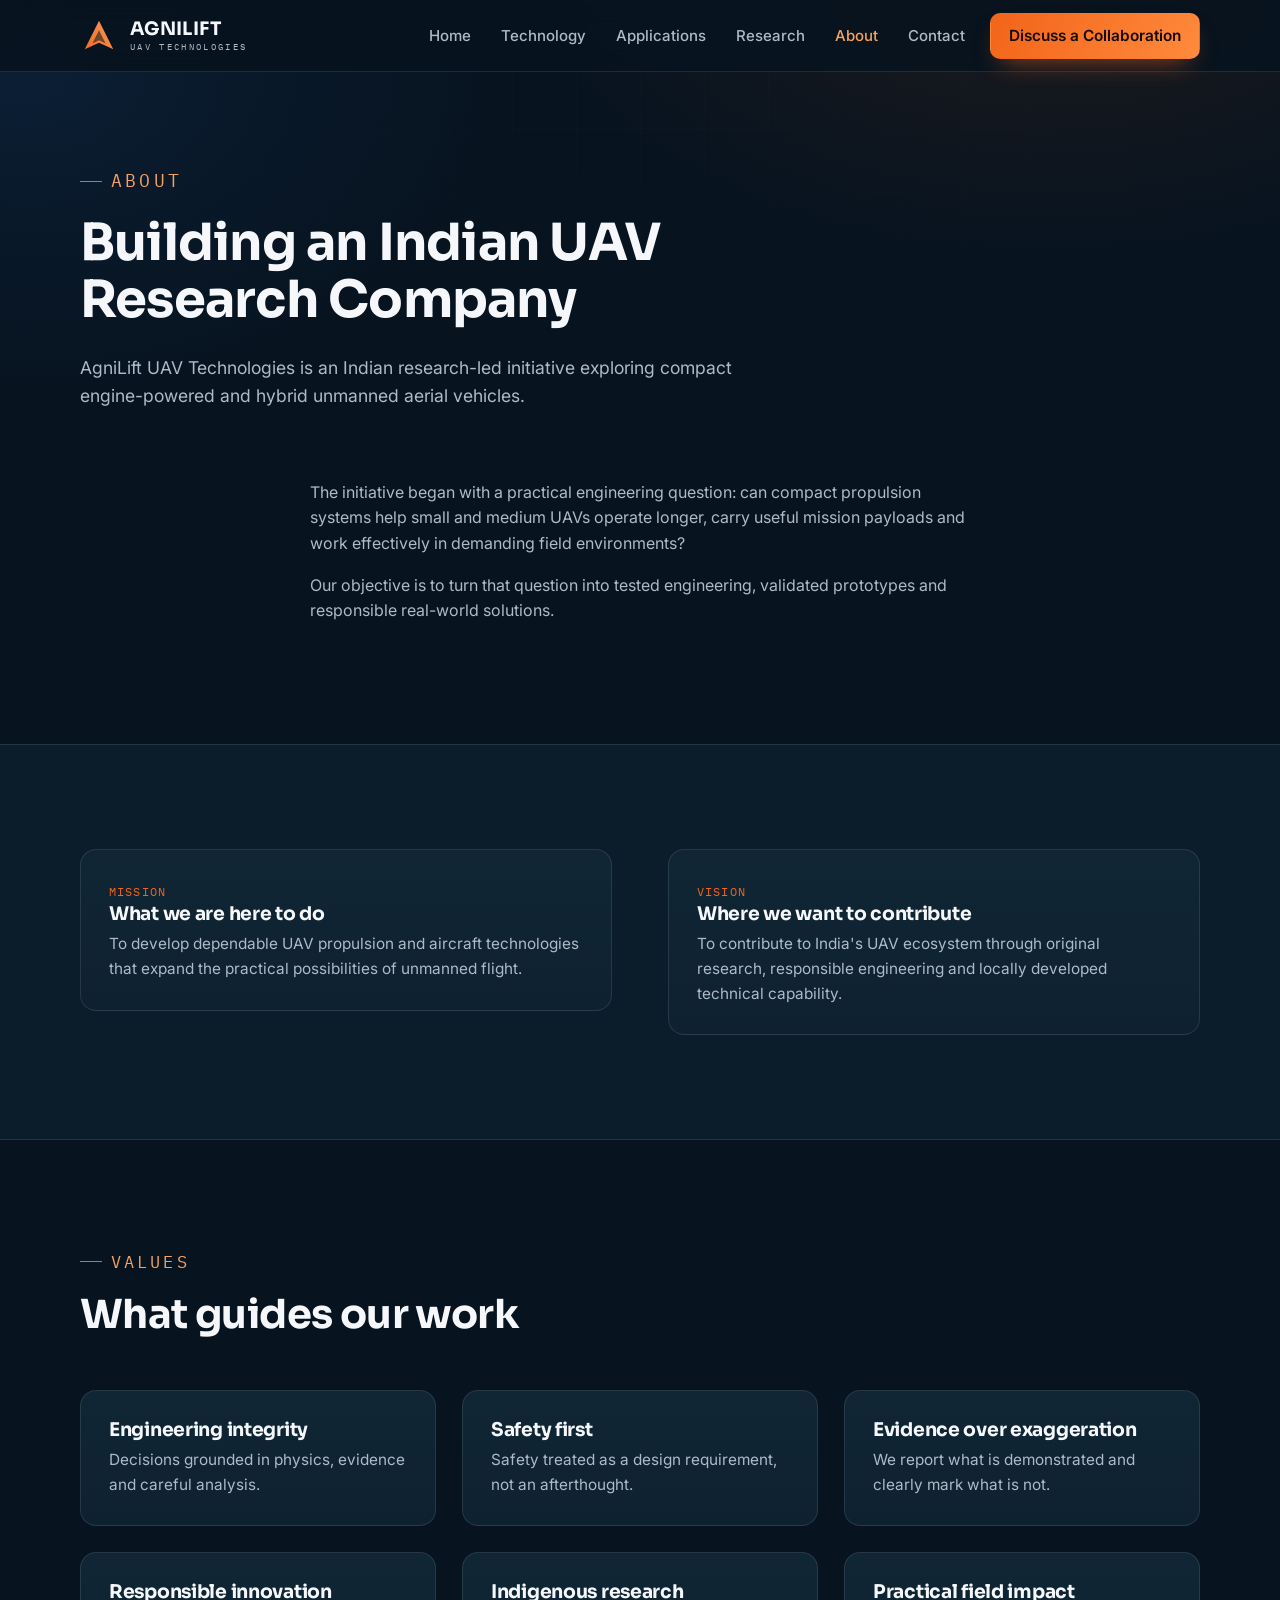
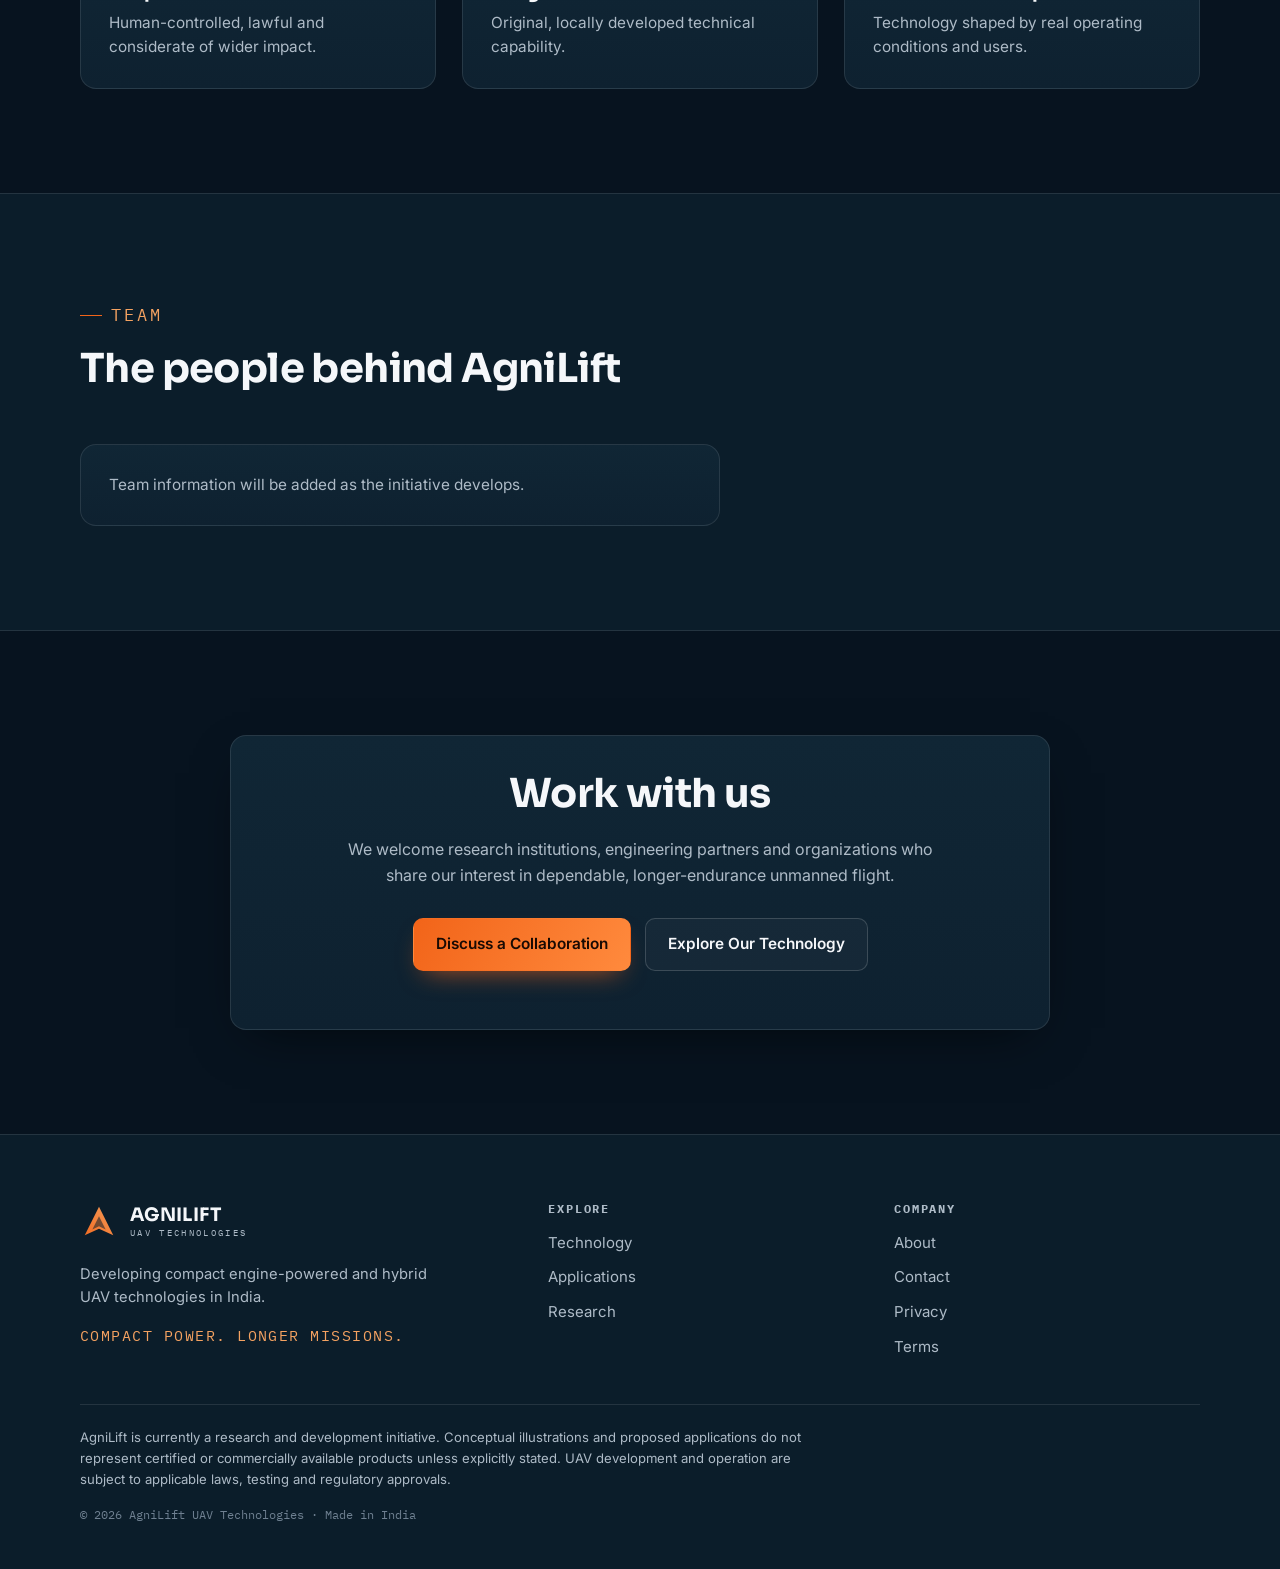
==== about.html @ cc24b802 "Rebrand to AgniLift UAV Technologies — public company website Redesign the site from an internal fou" ====
<!DOCTYPE html>
<html lang="en">
<head>
<meta charset="UTF-8">
<meta name="viewport" content="width=device-width, initial-scale=1.0">
<title>About | AgniLift UAV Technologies</title>
<meta name="description" content="AgniLift UAV Technologies is an Indian research-led initiative exploring compact engine-powered and hybrid unmanned aerial vehicles — our mission, vision and values.">
<meta name="theme-color" content="#07131F">
<meta property="og:type" content="website">
<meta property="og:title" content="About | AgniLift UAV Technologies">
<meta property="og:description" content="Building an Indian UAV research company around compact engine-powered and hybrid propulsion.">
<meta property="og:site_name" content="AgniLift UAV Technologies">
<link rel="preconnect" href="https://fonts.googleapis.com">
<link rel="preconnect" href="https://fonts.gstatic.com" crossorigin>
<link href="https://fonts.googleapis.com/css2?family=Sora:wght@500;600;700&family=Inter:wght@400;500;600&family=IBM+Plex+Mono:wght@400;500&display=swap" rel="stylesheet">
<link rel="stylesheet" href="assets/style.css">
</head>
<body>
<a class="skip-link" href="#main">Skip to content</a>

<header class="site-header">
  <div class="container header-inner">
    <a class="logo" href="index.html" aria-label="AgniLift UAV Technologies — home">
      <svg class="logo-mark" viewBox="0 0 40 40" role="img" aria-label="AgniLift">
        <defs><linearGradient id="agl1" x1="0" y1="40" x2="40" y2="0" gradientUnits="userSpaceOnUse">
          <stop offset="0" stop-color="#F26419"/><stop offset="1" stop-color="#F4A261"/></linearGradient></defs>
        <path d="M20 4 L35 34 L20 27 L5 34 Z" fill="url(#agl1)"/>
        <path d="M20 14 L27 28 L20 24.5 L13 28 Z" fill="#07131F" opacity=".55"/>
      </svg>
      <span class="logo-text"><span class="logo-name">AGNILIFT</span><span class="logo-desc">UAV TECHNOLOGIES</span></span>
    </a>
    <nav class="main-nav" aria-label="Primary">
      <button class="nav-toggle" type="button" aria-label="Open menu" aria-expanded="false" aria-controls="nav-menu">
        <span class="nav-toggle-bars" aria-hidden="true"><span></span><span></span><span></span></span>
      </button>
      <ul class="nav-menu" id="nav-menu">
        <li><a href="index.html">Home</a></li>
        <li><a href="technology.html">Technology</a></li>
        <li><a href="applications.html">Applications</a></li>
        <li><a href="research.html">Research</a></li>
        <li><a href="about.html" class="active" aria-current="page">About</a></li>
        <li><a href="contact.html">Contact</a></li>
        <li class="nav-cta-item"><a class="btn btn-primary" href="contact.html">Discuss a Collaboration</a></li>
      </ul>
    </nav>
  </div>
</header>
<div class="nav-backdrop"></div>

<main id="main">

  <section class="page-hero">
    <div class="container">
      <p class="eyebrow">About</p>
      <h1>Building an Indian UAV Research Company</h1>
      <p>AgniLift UAV Technologies is an Indian research-led initiative exploring compact engine-powered and hybrid unmanned aerial vehicles.</p>
    </div>
  </section>

  <section class="section" style="padding-top:8px">
    <div class="container prose" style="max-width:74ch">
      <p>The initiative began with a practical engineering question: can compact propulsion systems help small and medium UAVs operate longer, carry useful mission payloads and work effectively in demanding field environments?</p>
      <p>Our objective is to turn that question into tested engineering, validated prototypes and responsible real-world solutions.</p>
    </div>
  </section>

  <section class="section alt">
    <div class="container split">
      <div class="card flame">
        <span class="card-index">MISSION</span>
        <h3>What we are here to do</h3>
        <p>To develop dependable UAV propulsion and aircraft technologies that expand the practical possibilities of unmanned flight.</p>
      </div>
      <div class="card">
        <span class="card-index">VISION</span>
        <h3>Where we want to contribute</h3>
        <p>To contribute to India's UAV ecosystem through original research, responsible engineering and locally developed technical capability.</p>
      </div>
    </div>
  </section>

  <section class="section">
    <div class="container">
      <div class="section-head">
        <p class="eyebrow">Values</p>
        <h2>What guides our work</h2>
      </div>
      <div class="grid grid-3">
        <div class="card"><h3>Engineering integrity</h3><p>Decisions grounded in physics, evidence and careful analysis.</p></div>
        <div class="card"><h3>Safety first</h3><p>Safety treated as a design requirement, not an afterthought.</p></div>
        <div class="card"><h3>Evidence over exaggeration</h3><p>We report what is demonstrated and clearly mark what is not.</p></div>
        <div class="card"><h3>Responsible innovation</h3><p>Human-controlled, lawful and considerate of wider impact.</p></div>
        <div class="card"><h3>Indigenous research</h3><p>Original, locally developed technical capability.</p></div>
        <div class="card"><h3>Practical field impact</h3><p>Technology shaped by real operating conditions and users.</p></div>
      </div>
    </div>
  </section>

  <section class="section alt">
    <div class="container">
      <div class="section-head">
        <p class="eyebrow">Team</p>
        <h2>The people behind AgniLift</h2>
      </div>
      <div class="card" style="max-width:640px">
        <p style="margin:0">Team information will be added as the initiative develops.</p>
      </div>
    </div>
  </section>

  <section class="section">
    <div class="container">
      <div class="form-card" style="text-align:center; max-width:820px; margin:0 auto">
        <h2>Work with us</h2>
        <p style="margin:0 auto 24px; max-width:60ch">We welcome research institutions, engineering partners and organizations who share our interest in dependable, longer-endurance unmanned flight.</p>
        <div class="hero-cta" style="justify-content:center">
          <a class="btn btn-primary" href="contact.html">Discuss a Collaboration</a>
          <a class="btn btn-ghost" href="technology.html">Explore Our Technology</a>
        </div>
      </div>
    </div>
  </section>

</main>

<footer class="site-footer">
  <div class="container">
    <div class="footer-top">
      <div class="footer-brand">
        <a class="logo" href="index.html" aria-label="AgniLift UAV Technologies — home">
          <svg class="logo-mark" viewBox="0 0 40 40" role="img" aria-label="AgniLift">
            <defs><linearGradient id="agl2" x1="0" y1="40" x2="40" y2="0" gradientUnits="userSpaceOnUse">
              <stop offset="0" stop-color="#F26419"/><stop offset="1" stop-color="#F4A261"/></linearGradient></defs>
            <path d="M20 4 L35 34 L20 27 L5 34 Z" fill="url(#agl2)"/>
            <path d="M20 14 L27 28 L20 24.5 L13 28 Z" fill="#0B1D2A" opacity=".55"/>
          </svg>
          <span class="logo-text"><span class="logo-name">AGNILIFT</span><span class="logo-desc">UAV TECHNOLOGIES</span></span>
        </a>
        <p>Developing compact engine-powered and hybrid UAV technologies in India.</p>
        <p class="footer-tag">Compact Power. Longer Missions.</p>
      </div>
      <div class="footer-col">
        <h4>Explore</h4>
        <ul><li><a href="technology.html">Technology</a></li><li><a href="applications.html">Applications</a></li><li><a href="research.html">Research</a></li></ul>
      </div>
      <div class="footer-col">
        <h4>Company</h4>
        <ul><li><a href="about.html">About</a></li><li><a href="contact.html">Contact</a></li><li><a href="privacy.html">Privacy</a></li><li><a href="terms.html">Terms</a></li></ul>
      </div>
    </div>
    <div class="footer-bottom">
      <p class="footer-disclaimer">AgniLift is currently a research and development initiative. Conceptual illustrations and proposed applications do not represent certified or commercially available products unless explicitly stated. UAV development and operation are subject to applicable laws, testing and regulatory approvals.</p>
      <p class="footer-copy">© <span id="year">2026</span> AgniLift UAV Technologies · Made in India</p>
    </div>
  </div>
</footer>

<script src="assets/app.js" defer></script>
</body>
</html>
---- assets/style.css ----
/* ==========================================================================
   AgniLift UAV Technologies — shared stylesheet
   Premium dark aerospace theme. One file, reusable components.
   ========================================================================== */

:root {
  /* Colour system */
  --bg:            #07131F;   /* deep navy */
  --bg-section:    #0B1D2A;   /* dark section */
  --card:          #102635;   /* elevated card */
  --card-2:        #0e2130;
  --flame:         #F26419;   /* primary flame orange (controlled highlight) */
  --amber:         #F4A261;   /* warm amber highlight */
  --blue:          #2F80ED;   /* aerospace blue */
  --blue-soft:     #5a9bf0;
  --text:          #F5F7FA;   /* main text */
  --text-dim:      #AEBBC7;   /* secondary text */
  --border:        rgba(255,255,255,0.10);
  --border-2:      rgba(255,255,255,0.16);

  /* Type */
  --font-head: "Sora", "Space Grotesk", system-ui, -apple-system, "Segoe UI", sans-serif;
  --font-body: "Inter", system-ui, -apple-system, "Segoe UI", Roboto, sans-serif;
  --font-mono: "IBM Plex Mono", ui-monospace, "SF Mono", Menlo, monospace;

  /* Scale */
  --maxw: 1200px;
  --radius: 16px;
  --radius-sm: 10px;
  --gap: clamp(16px, 2.5vw, 26px);
  --shadow: 0 18px 50px -20px rgba(0,0,0,.65);
  --shadow-soft: 0 10px 30px -18px rgba(0,0,0,.7);
  --pad-x: clamp(18px, 5vw, 40px);
  --ring: 0 0 0 3px rgba(47,128,237,.55);
}

* { box-sizing: border-box; }

html { scroll-behavior: smooth; scroll-padding-top: 88px; -webkit-text-size-adjust: 100%; overflow-x: clip; }

body {
  margin: 0;
  font-family: var(--font-body);
  background: var(--bg);
  color: var(--text);
  line-height: 1.6;
  font-size: 16px;
  -webkit-font-smoothing: antialiased;
  text-rendering: optimizeLegibility;
  overflow-x: hidden;
}

/* Ambient background: subtle grid + radial glows */
body::before {
  content: "";
  position: fixed; inset: 0; z-index: -2;
  background:
    radial-gradient(900px 520px at 82% -6%, rgba(242,100,25,.10), transparent 60%),
    radial-gradient(820px 560px at 2% 8%, rgba(47,128,237,.10), transparent 58%),
    var(--bg);
}
body::after {
  content: "";
  position: fixed; inset: 0; z-index: -1; opacity: .5;
  background-image:
    linear-gradient(rgba(255,255,255,.028) 1px, transparent 1px),
    linear-gradient(90deg, rgba(255,255,255,.028) 1px, transparent 1px);
  background-size: 64px 64px;
  -webkit-mask-image: radial-gradient(circle at 50% 0%, #000 0%, transparent 78%);
          mask-image: radial-gradient(circle at 50% 0%, #000 0%, transparent 78%);
}

img, svg { max-width: 100%; }
a { color: var(--amber); text-decoration: none; }
a:hover { text-decoration: underline; }

h1, h2, h3, h4 { font-family: var(--font-head); font-weight: 700; line-height: 1.12; letter-spacing: -.015em; color: var(--text); margin: 0 0 .5em; }
h2 { font-size: clamp(1.7rem, 3.6vw, 2.5rem); }
h3 { font-size: 1.25rem; }
p { margin: 0 0 1em; color: var(--text-dim); max-width: 68ch; }
strong { color: var(--text); font-weight: 600; }

/* ---------- Layout helpers ---------- */
.container { max-width: var(--maxw); margin: 0 auto; padding: 0 var(--pad-x); }
.section { padding: clamp(56px, 9vw, 104px) 0; }
.section.alt { background: var(--bg-section); border-top: 1px solid var(--border); border-bottom: 1px solid var(--border); }
.section-head { max-width: 760px; margin-bottom: clamp(28px, 5vw, 52px); }
.section-head.center { margin-left: auto; margin-right: auto; text-align: center; }
.section-head p { font-size: 1.08rem; }

.eyebrow {
  display: inline-flex; align-items: center; gap: 9px;
  font-family: var(--font-mono); font-size: .72rem; letter-spacing: .18em;
  text-transform: uppercase; color: var(--amber);
  margin-bottom: 18px;
}
.eyebrow::before { content: ""; width: 22px; height: 1px; background: var(--flame); display: inline-block; }
.kicker { font-family: var(--font-mono); font-size: .74rem; letter-spacing: .16em; text-transform: uppercase; color: var(--blue-soft); }

/* ---------- Skip link ---------- */
.skip-link {
  position: absolute; left: 12px; top: -60px; z-index: 200;
  background: var(--flame); color: #10060a; font-weight: 600;
  padding: 10px 16px; border-radius: 8px; transition: top .18s ease;
}
.skip-link:focus { top: 12px; text-decoration: none; outline: none; box-shadow: var(--ring); }

/* ---------- Buttons ---------- */
.btn {
  display: inline-flex; align-items: center; justify-content: center; gap: 9px;
  font-family: var(--font-body); font-weight: 600; font-size: .96rem;
  padding: 13px 22px; border-radius: 10px; border: 1px solid transparent;
  cursor: pointer; min-height: 44px; transition: transform .16s ease, background .2s ease, border-color .2s ease, box-shadow .2s ease;
}
.btn:hover { text-decoration: none; }
.btn-primary { background: linear-gradient(120deg, var(--flame), #ff8a3d); color: #180a03; box-shadow: 0 12px 26px -12px rgba(242,100,25,.7); }
.btn-primary:hover { transform: translateY(-2px); }
.btn-ghost { background: rgba(255,255,255,.03); color: var(--text); border-color: var(--border-2); }
.btn-ghost:hover { border-color: var(--blue); background: rgba(47,128,237,.10); transform: translateY(-2px); }
.btn-block { width: 100%; }
.btn:focus-visible { outline: none; box-shadow: var(--ring); }
.arrow { transition: transform .18s ease; }
.btn:hover .arrow { transform: translateX(3px); }

/* ---------- Header / nav ---------- */
.site-header {
  position: sticky; top: 0; z-index: 100;
  background: transparent;
}
/* Frosted background on a pseudo-element so the header itself does NOT
   create a containing block that would trap the fixed mobile drawer. */
.site-header::before {
  content: ""; position: absolute; inset: 0; z-index: -1;
  background: rgba(7,19,31,.9);
  -webkit-backdrop-filter: blur(12px); backdrop-filter: blur(12px);
  border-bottom: 1px solid var(--border);
}
.header-inner { display: flex; align-items: center; gap: 20px; min-height: 72px; position: relative; }

.logo { display: inline-flex; align-items: center; gap: 12px; }
.logo:hover { text-decoration: none; }
.logo-mark { width: 38px; height: 38px; flex: none; display: block; }
.logo-text { display: flex; flex-direction: column; line-height: 1; }
.logo-name { font-family: var(--font-head); font-weight: 700; font-size: 1.16rem; letter-spacing: .02em; color: var(--text); }
.logo-desc { font-family: var(--font-mono); font-size: .56rem; letter-spacing: .26em; color: var(--text-dim); margin-top: 4px; }

.main-nav { margin-left: auto; display: flex; align-items: center; }
.nav-menu { list-style: none; display: flex; align-items: center; gap: 4px; margin: 0; padding: 0; }
.nav-menu > li { display: flex; }
.nav-menu a:not(.btn) {
  color: var(--text-dim); font-weight: 500; font-size: .94rem;
  padding: 9px 13px; border-radius: 8px; min-height: 40px; display: inline-flex; align-items: center;
}
.nav-menu a:not(.btn):hover { color: var(--text); background: rgba(255,255,255,.05); text-decoration: none; }
.nav-menu a.active { color: var(--amber); }
.nav-cta-item { margin-left: 8px; }
.nav-menu .btn-primary { padding: 10px 18px; }

.nav-toggle {
  display: none; width: 46px; height: 46px; border: 1px solid var(--border-2);
  background: rgba(255,255,255,.03); border-radius: 10px; cursor: pointer;
  align-items: center; justify-content: center; margin-left: auto;
}
.nav-toggle:focus-visible { outline: none; box-shadow: var(--ring); }
.nav-toggle-bars { position: relative; width: 20px; height: 14px; }
.nav-toggle-bars span { position: absolute; left: 0; width: 100%; height: 2px; background: var(--text); border-radius: 2px; transition: transform .25s ease, opacity .2s ease, top .25s ease; }
.nav-toggle-bars span:nth-child(1) { top: 0; }
.nav-toggle-bars span:nth-child(2) { top: 6px; }
.nav-toggle-bars span:nth-child(3) { top: 12px; }
.nav-toggle[aria-expanded="true"] .nav-toggle-bars span:nth-child(1) { top: 6px; transform: rotate(45deg); }
.nav-toggle[aria-expanded="true"] .nav-toggle-bars span:nth-child(2) { opacity: 0; }
.nav-toggle[aria-expanded="true"] .nav-toggle-bars span:nth-child(3) { top: 6px; transform: rotate(-45deg); }

.nav-backdrop { display: none; }

@media (max-width: 900px) {
  .nav-toggle { display: inline-flex; }
  .main-nav { margin-left: 0; }
  .nav-menu {
    position: fixed; inset: 0 0 0 auto; width: min(320px, 84vw);
    flex-direction: column; align-items: stretch; gap: 6px;
    background: var(--bg-section); border-left: 1px solid var(--border);
    padding: 88px 22px 32px; transform: translateX(100%);
    transition: transform .28s cubic-bezier(.4,0,.2,1); overflow-y: auto;
    box-shadow: -20px 0 60px -20px rgba(0,0,0,.8);
  }
  .nav-menu.open { transform: translateX(0); }
  .nav-menu a:not(.btn) { padding: 14px 14px; font-size: 1rem; border-radius: 10px; }
  .nav-cta-item { margin: 10px 0 0; }
  .nav-menu .btn-primary { width: 100%; }
  .nav-backdrop.show { display: block; position: fixed; inset: 0; background: rgba(3,9,15,.6); z-index: 90; backdrop-filter: blur(2px); }
  body.nav-locked { overflow: hidden; }
}

/* ---------- Hero ---------- */
.hero { position: relative; padding: clamp(48px, 8vw, 92px) 0 clamp(40px, 6vw, 72px); }
.hero-grid { display: grid; grid-template-columns: 1.05fr .95fr; gap: clamp(28px, 5vw, 60px); align-items: center; }
.hero h1 { font-size: clamp(2.4rem, 6.2vw, 4.1rem); letter-spacing: -.03em; margin-bottom: 22px; }
.hero h1 .line2 { color: var(--flame); display: block; }
.hero-lead { font-size: clamp(1.05rem, 1.7vw, 1.22rem); color: var(--text-dim); max-width: 54ch; }
.hero-cta { display: flex; flex-wrap: wrap; gap: 14px; margin: 30px 0 22px; }
.hero-status { display: inline-flex; align-items: center; gap: 10px; font-family: var(--font-mono); font-size: .78rem; color: var(--text-dim); letter-spacing: .04em; }
.status-dot { width: 9px; height: 9px; border-radius: 50%; background: var(--blue); box-shadow: 0 0 0 4px rgba(47,128,237,.2); position: relative; }
.status-dot::after { content: ""; position: absolute; inset: 0; border-radius: 50%; background: var(--blue); animation: pulse 2.6s ease-out infinite; }
@keyframes pulse { 0% { transform: scale(1); opacity: .8; } 70%,100% { transform: scale(2.6); opacity: 0; } }

/* Hero visual (conceptual UAV) */
.hero-visual { position: relative; }
.hero-visual figure { margin: 0; }
.hero-visual .visual-frame {
  position: relative; border: 1px solid var(--border); border-radius: var(--radius);
  background: linear-gradient(180deg, rgba(16,38,53,.7), rgba(11,29,42,.5));
  padding: 18px; box-shadow: var(--shadow);
}
.hero-visual figcaption {
  font-family: var(--font-mono); font-size: .68rem; letter-spacing: .14em; text-transform: uppercase;
  color: var(--text-dim); margin-top: 12px; text-align: center;
}
.orbit { transform-origin: center; animation: spin 60s linear infinite; }
.orbit.rev { animation-duration: 90s; animation-direction: reverse; }
@keyframes spin { to { transform: rotate(360deg); } }
.airflow { stroke-dasharray: 4 8; animation: dash 3.5s linear infinite; }
@keyframes dash { to { stroke-dashoffset: -24; } }

@media (max-width: 860px) {
  .hero-grid { grid-template-columns: 1fr; }
  .hero-visual { order: -1; max-width: 460px; }
}

/* ---------- Trust strip ---------- */
.trust-strip { border-top: 1px solid var(--border); border-bottom: 1px solid var(--border); background: rgba(11,29,42,.5); }
.trust-grid { display: grid; grid-template-columns: repeat(4, 1fr); }
.trust-item { display: flex; align-items: center; gap: 12px; padding: 22px var(--pad-x); }
.trust-item + .trust-item { border-left: 1px solid var(--border); }
.trust-item svg { width: 26px; height: 26px; color: var(--blue-soft); flex: none; }
.trust-item span { font-size: .92rem; font-weight: 500; color: var(--text); }
@media (max-width: 760px) {
  .trust-grid { grid-template-columns: 1fr 1fr; }
  .trust-item:nth-child(odd) { border-left: none; }
  .trust-item:nth-child(n+3) { border-top: 1px solid var(--border); }
}
@media (max-width: 420px) { .trust-grid { grid-template-columns: 1fr; } .trust-item + .trust-item { border-left: none; border-top: 1px solid var(--border); } }

/* ---------- Cards & grids ---------- */
.grid { display: grid; gap: var(--gap); }
.grid-2 { grid-template-columns: repeat(2, 1fr); }
.grid-3 { grid-template-columns: repeat(3, 1fr); }
.grid-4 { grid-template-columns: repeat(4, 1fr); }
@media (max-width: 900px) { .grid-3, .grid-4 { grid-template-columns: repeat(2, 1fr); } }
@media (max-width: 620px) { .grid-2, .grid-3, .grid-4 { grid-template-columns: 1fr; } }

.card {
  background: linear-gradient(180deg, var(--card), var(--card-2));
  border: 1px solid var(--border); border-radius: var(--radius);
  padding: clamp(20px, 3vw, 28px); position: relative; overflow: hidden;
  transition: transform .2s ease, border-color .2s ease, box-shadow .2s ease;
}
.card:hover { transform: translateY(-3px); border-color: var(--border-2); box-shadow: var(--shadow-soft); }
.card .card-icon {
  width: 46px; height: 46px; border-radius: 12px; display: grid; place-items: center;
  background: rgba(47,128,237,.12); border: 1px solid rgba(47,128,237,.25); margin-bottom: 16px;
}
.card .card-icon svg { width: 24px; height: 24px; color: var(--blue-soft); }
.card.flame .card-icon { background: rgba(242,100,25,.12); border-color: rgba(242,100,25,.3); }
.card.flame .card-icon svg { color: var(--amber); }
.card h3 { font-size: 1.18rem; margin-bottom: 8px; }
.card p { font-size: .96rem; margin: 0; }
.card .card-index { font-family: var(--font-mono); font-size: .72rem; color: var(--flame); letter-spacing: .1em; }

/* ---------- Propulsion diagram (steps) ---------- */
.steps { display: grid; grid-template-columns: repeat(3, 1fr); gap: var(--gap); }
@media (max-width: 900px) { .steps { grid-template-columns: 1fr; } }
.step {
  background: linear-gradient(180deg, var(--card), var(--card-2));
  border: 1px solid var(--border); border-radius: var(--radius); padding: 26px; position: relative;
}
.step.primary { border-color: rgba(242,100,25,.4); box-shadow: 0 0 0 1px rgba(242,100,25,.15), var(--shadow-soft); }
.step-badge { position: absolute; top: 18px; right: 18px; font-family: var(--font-mono); font-size: .62rem; letter-spacing: .1em; text-transform: uppercase; color: #180a03; background: var(--amber); padding: 4px 9px; border-radius: 999px; }
.step-num { font-family: var(--font-mono); color: var(--blue-soft); font-size: .8rem; letter-spacing: .1em; }
.step h3 { margin: 8px 0 10px; font-size: 1.15rem; }
.step .diagram { margin: 14px 0 16px; }
.step .best-for { font-family: var(--font-mono); font-size: .68rem; letter-spacing: .12em; text-transform: uppercase; color: var(--text-dim); margin: 14px 0 8px; }
.step ul { margin: 0; padding-left: 18px; }
.step li { color: var(--text-dim); font-size: .92rem; margin: 5px 0; }

/* ---------- Timeline ---------- */
.timeline { display: grid; grid-template-columns: repeat(5, 1fr); gap: 0; position: relative; }
.timeline::before { content: ""; position: absolute; left: 0; right: 0; top: 34px; height: 2px; background: linear-gradient(90deg, var(--flame), var(--blue)); opacity: .4; }
.tl-node { padding: 0 14px; position: relative; }
.tl-node:first-child { padding-left: 0; }
.tl-dot { width: 16px; height: 16px; border-radius: 50%; background: var(--bg); border: 2px solid var(--flame); position: relative; margin: 27px 0 18px; }
.tl-node:nth-child(n+2) .tl-dot { border-color: var(--blue); }
.tl-step { font-family: var(--font-mono); font-size: .72rem; color: var(--amber); letter-spacing: .08em; }
.tl-node h3 { font-size: 1.02rem; margin: 6px 0 6px; }
.tl-node p { font-size: .88rem; margin: 0; }
@media (max-width: 900px) {
  .timeline { grid-template-columns: 1fr; }
  .timeline::before { left: 7px; right: auto; top: 0; bottom: 0; width: 2px; height: auto; }
  .tl-node { padding: 0 0 26px 34px; }
  .tl-node:first-child { padding-left: 34px; }
  .tl-dot { position: absolute; left: 0; top: 4px; margin: 0; }
}

/* ---------- Feature list / commitments ---------- */
.commit-list { list-style: none; padding: 0; margin: 0; display: grid; grid-template-columns: 1fr 1fr; gap: 14px 30px; }
@media (max-width: 620px) { .commit-list { grid-template-columns: 1fr; } }
.commit-list li { display: flex; gap: 12px; align-items: flex-start; color: var(--text); font-size: .98rem; }
.commit-list li svg { width: 20px; height: 20px; color: var(--blue-soft); flex: none; margin-top: 3px; }

/* ---------- Callouts ---------- */
.note {
  border: 1px solid var(--border); border-left: 3px solid var(--blue);
  background: rgba(47,128,237,.06); border-radius: 0 12px 12px 0;
  padding: 16px 20px; margin: 22px 0; font-size: .94rem; color: var(--text-dim);
}
.note.flag { border-left-color: var(--amber); background: rgba(244,162,97,.07); }
.note strong { color: var(--text); }

/* Prose blocks (technology / research / applications) */
.prose { max-width: 74ch; }
.prose h2 { margin-top: 1.6em; }
.prose h3 { margin-top: 1.4em; color: var(--text); }
.prose p, .prose li { color: var(--text-dim); }
.prose ul { padding-left: 20px; }
.prose li { margin: 6px 0; }
.prose .mono-label { font-family: var(--font-mono); font-size: .7rem; letter-spacing: .14em; text-transform: uppercase; color: var(--blue-soft); }

/* Split content row */
.split { display: grid; grid-template-columns: 1fr 1fr; gap: clamp(26px, 5vw, 56px); align-items: start; }
@media (max-width: 860px) { .split { grid-template-columns: 1fr; } }

/* ---------- Tables → responsive ---------- */
.table-wrap { overflow-x: auto; border: 1px solid var(--border); border-radius: var(--radius); margin: 22px 0; -webkit-overflow-scrolling: touch; }
table { border-collapse: collapse; width: 100%; min-width: 560px; font-size: .92rem; }
thead th { background: var(--card); text-align: left; font-family: var(--font-head); font-weight: 600; color: var(--text); padding: 13px 16px; border-bottom: 1px solid var(--border-2); }
tbody td { padding: 12px 16px; border-bottom: 1px solid var(--border); color: var(--text-dim); vertical-align: top; }
tbody tr:last-child td { border-bottom: none; }
td strong { color: var(--text); }
.pill { display: inline-block; font-family: var(--font-mono); font-size: .68rem; padding: 2px 9px; border-radius: 999px; border: 1px solid var(--border-2); color: var(--text-dim); }
.pill.blue { color: var(--blue-soft); border-color: rgba(47,128,237,.4); background: rgba(47,128,237,.08); }
.pill.flame { color: var(--amber); border-color: rgba(242,100,25,.4); background: rgba(242,100,25,.08); }

/* ---------- Page hero (interior) ---------- */
.page-hero { padding: clamp(50px, 8vw, 92px) 0 clamp(28px, 4vw, 44px); position: relative; }
.page-hero h1 { font-size: clamp(2rem, 5vw, 3.2rem); max-width: 18ch; }
.page-hero p { font-size: 1.1rem; max-width: 62ch; }

/* ---------- Forms ---------- */
.form-card { background: linear-gradient(180deg, var(--card), var(--card-2)); border: 1px solid var(--border); border-radius: var(--radius); padding: clamp(22px, 4vw, 36px); box-shadow: var(--shadow); }
.form-row { display: grid; grid-template-columns: 1fr 1fr; gap: 18px; }
@media (max-width: 620px) { .form-row { grid-template-columns: 1fr; } }
.field { display: flex; flex-direction: column; gap: 7px; margin-bottom: 18px; }
.field label { font-size: .86rem; font-weight: 500; color: var(--text); }
.field .req { color: var(--flame); }
.field input, .field select, .field textarea {
  font-family: var(--font-body); font-size: .96rem; color: var(--text);
  background: rgba(7,19,31,.6); border: 1px solid var(--border-2); border-radius: 10px;
  padding: 12px 14px; min-height: 46px; width: 100%; transition: border-color .18s ease, box-shadow .18s ease;
}
.field textarea { min-height: 130px; resize: vertical; }
.field input::placeholder, .field textarea::placeholder { color: #6f8091; }
.field input:focus, .field select:focus, .field textarea:focus { outline: none; border-color: var(--blue); box-shadow: var(--ring); }
.form-note { font-size: .84rem; color: var(--text-dim); margin-top: 6px; }
.form-status { margin-top: 16px; padding: 14px 16px; border-radius: 10px; font-size: .92rem; display: none; }
.form-status.show { display: block; }
.form-status.info { background: rgba(47,128,237,.1); border: 1px solid rgba(47,128,237,.35); color: var(--text); }

/* ---------- Footer ---------- */
.site-footer { background: var(--bg-section); border-top: 1px solid var(--border); padding: clamp(44px, 6vw, 68px) 0 32px; margin-top: 0; }
.footer-top { display: grid; grid-template-columns: 1.4fr 1fr 1fr; gap: 40px; }
@media (max-width: 760px) { .footer-top { grid-template-columns: 1fr; gap: 28px; } }
.footer-brand p { font-size: .92rem; max-width: 42ch; margin-top: 14px; }
.footer-tag { font-family: var(--font-mono); font-size: .74rem; letter-spacing: .1em; color: var(--amber); text-transform: uppercase; margin-top: 12px; }
.footer-col h4 { font-family: var(--font-mono); font-size: .72rem; letter-spacing: .16em; text-transform: uppercase; color: var(--text-dim); margin-bottom: 14px; }
.footer-col ul { list-style: none; padding: 0; margin: 0; }
.footer-col li { margin: 9px 0; }
.footer-col a { color: var(--text-dim); font-size: .94rem; }
.footer-col a:hover { color: var(--text); }
.footer-bottom { border-top: 1px solid var(--border); margin-top: 36px; padding-top: 22px; }
.footer-disclaimer { font-size: .82rem; color: var(--text-dim); max-width: 92ch; }
.footer-copy { font-family: var(--font-mono); font-size: .74rem; color: #6f8091; margin-top: 16px; }

hr.rule { border: none; border-top: 1px solid var(--border); margin: 40px 0; }

/* Application detail cards */
.app-card { display: grid; grid-template-columns: 200px 1fr; gap: clamp(18px, 3vw, 36px); align-items: start; }
@media (max-width: 760px) { .app-card { grid-template-columns: 1fr; } }
.app-card .app-head .card-icon { margin-bottom: 14px; }
.app-card .app-head h3 { font-size: 1.35rem; margin: 0; }
.app-fields { display: grid; grid-template-columns: 1fr 1fr; gap: 16px 30px; }
@media (max-width: 620px) { .app-fields { grid-template-columns: 1fr; } }
.app-fields .mono-label { margin-bottom: 5px; }
.app-fields p:last-child { margin: 0; }
.app-fields .field-span { grid-column: 1 / -1; }

/* Reveal-on-scroll (progressive; visible by default without JS) */
.reveal { opacity: 1; }
.js .reveal { opacity: 0; transform: translateY(16px); transition: opacity .6s ease, transform .6s ease; }
.js .reveal.in { opacity: 1; transform: none; }

/* ---------- Reduced motion ---------- */
@media (prefers-reduced-motion: reduce) {
  * { animation-duration: .001ms !important; animation-iteration-count: 1 !important; transition-duration: .001ms !important; scroll-behavior: auto !important; }
  .js .reveal { opacity: 1; transform: none; }
}
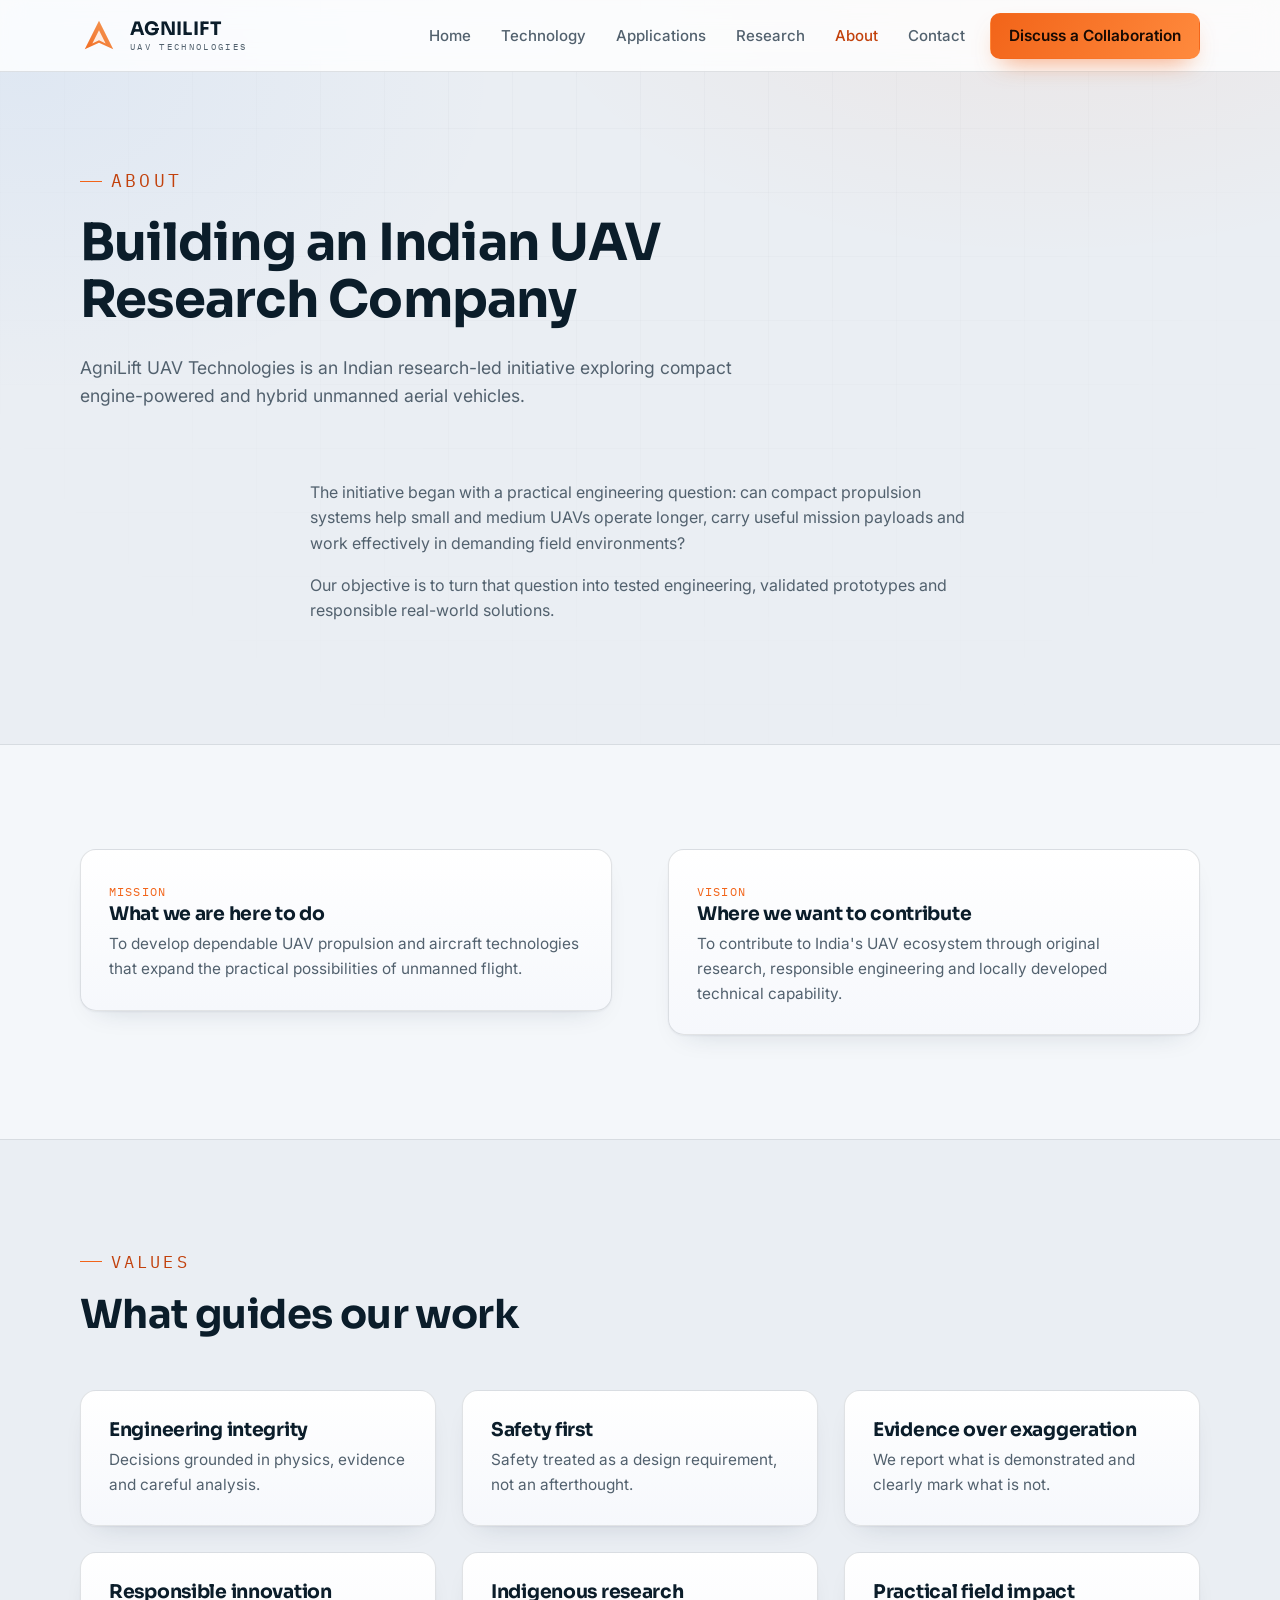
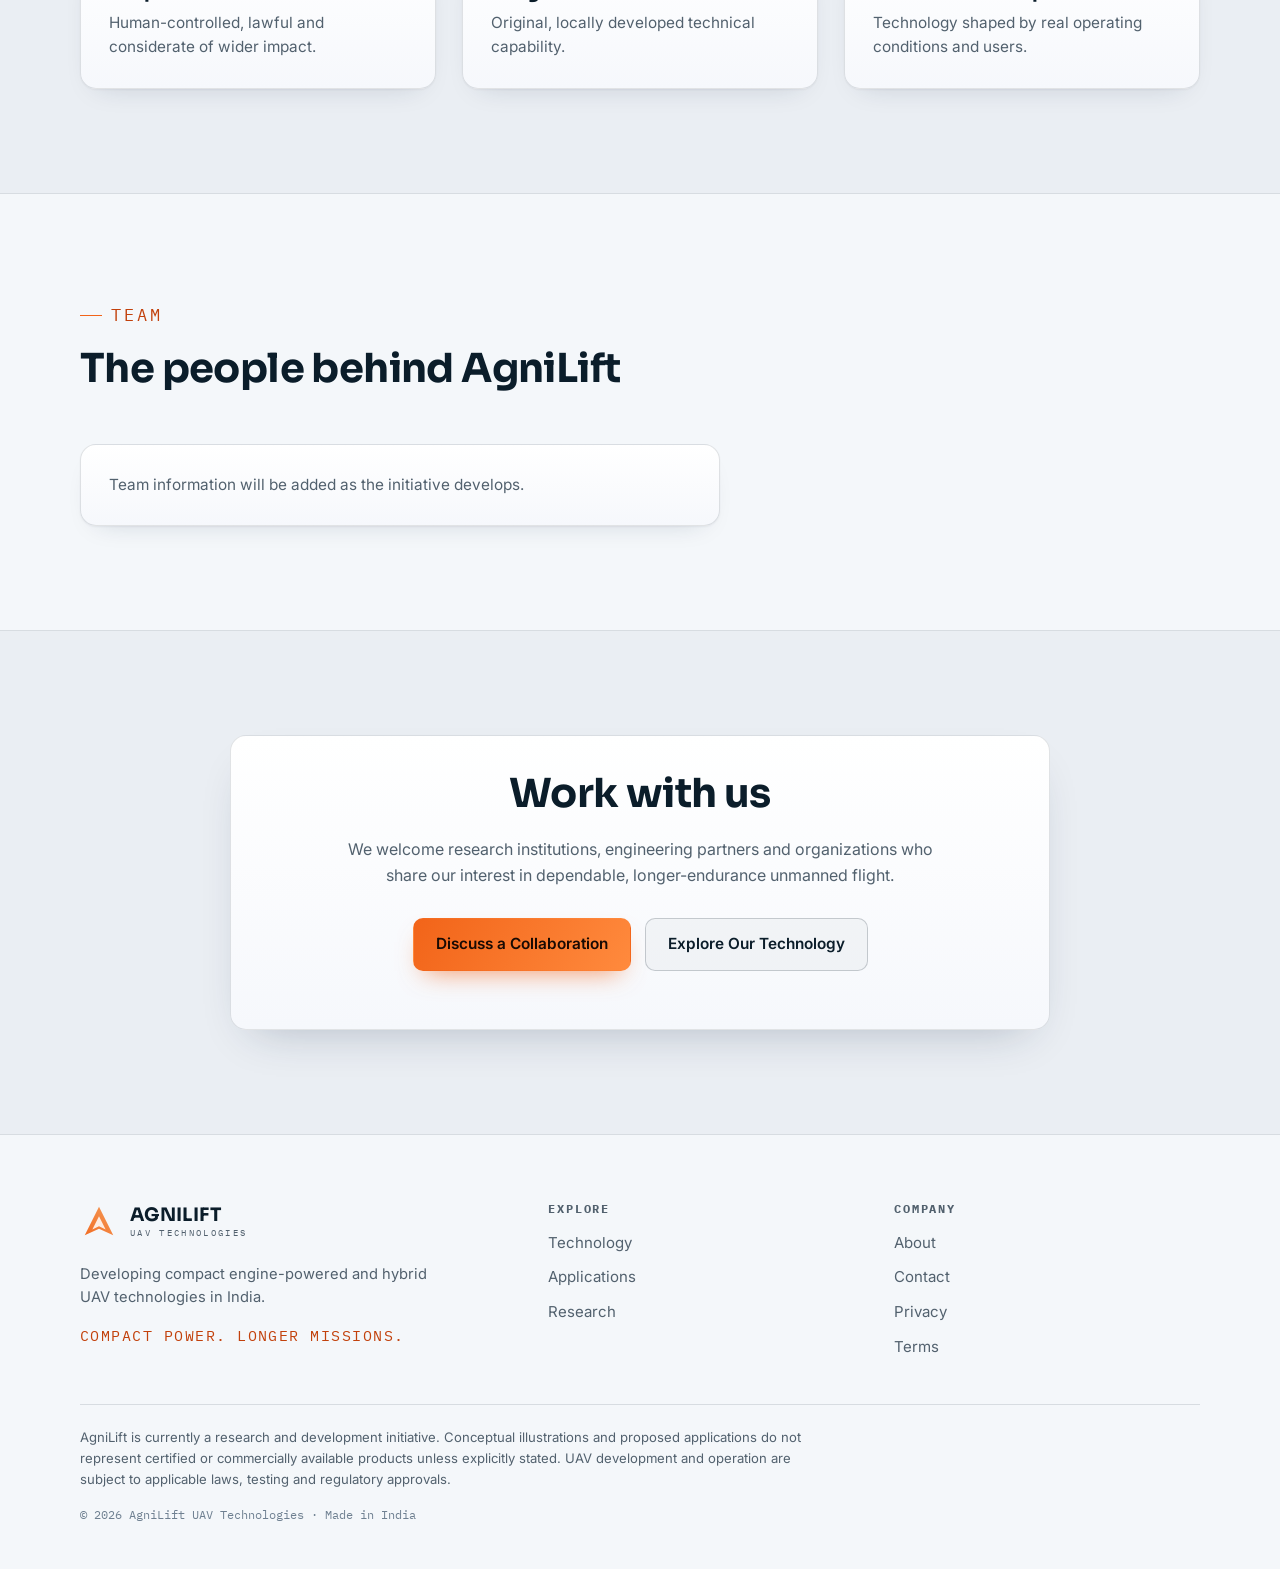
==== commit b30e0290: "Switch site to Titanium light theme Remap the design tokens to a light aerospace palette (ivory page" ====
--- a/about.html
+++ b/about.html
@@ -5,7 +5,7 @@
 <meta name="viewport" content="width=device-width, initial-scale=1.0">
 <title>About | AgniLift UAV Technologies</title>
 <meta name="description" content="AgniLift UAV Technologies is an Indian research-led initiative exploring compact engine-powered and hybrid unmanned aerial vehicles — our mission, vision and values.">
-<meta name="theme-color" content="#07131F">
+<meta name="theme-color" content="#EAEEF3">
 <meta property="og:type" content="website">
 <meta property="og:title" content="About | AgniLift UAV Technologies">
 <meta property="og:description" content="Building an Indian UAV research company around compact engine-powered and hybrid propulsion.">
@@ -25,7 +25,7 @@
         <defs><linearGradient id="agl1" x1="0" y1="40" x2="40" y2="0" gradientUnits="userSpaceOnUse">
           <stop offset="0" stop-color="#F26419"/><stop offset="1" stop-color="#F4A261"/></linearGradient></defs>
         <path d="M20 4 L35 34 L20 27 L5 34 Z" fill="url(#agl1)"/>
-        <path d="M20 14 L27 28 L20 24.5 L13 28 Z" fill="#07131F" opacity=".55"/>
+        <path d="M20 14 L27 28 L20 24.5 L13 28 Z" fill="#FFFFFF" opacity=".85"/>
       </svg>
       <span class="logo-text"><span class="logo-name">AGNILIFT</span><span class="logo-desc">UAV TECHNOLOGIES</span></span>
     </a>
@@ -132,7 +132,7 @@
             <defs><linearGradient id="agl2" x1="0" y1="40" x2="40" y2="0" gradientUnits="userSpaceOnUse">
               <stop offset="0" stop-color="#F26419"/><stop offset="1" stop-color="#F4A261"/></linearGradient></defs>
             <path d="M20 4 L35 34 L20 27 L5 34 Z" fill="url(#agl2)"/>
-            <path d="M20 14 L27 28 L20 24.5 L13 28 Z" fill="#0B1D2A" opacity=".55"/>
+            <path d="M20 14 L27 28 L20 24.5 L13 28 Z" fill="#FFFFFF" opacity=".85"/>
           </svg>
           <span class="logo-text"><span class="logo-name">AGNILIFT</span><span class="logo-desc">UAV TECHNOLOGIES</span></span>
         </a>
--- a/assets/style.css
+++ b/assets/style.css
@@ -1,22 +1,22 @@
 /* ==========================================================================
    AgniLift UAV Technologies — shared stylesheet
-   Premium dark aerospace theme. One file, reusable components.
+   Premium light (Titanium) aerospace theme. One file, reusable components.
    ========================================================================== */
 
 :root {
   /* Colour system */
-  --bg:            #07131F;   /* deep navy */
-  --bg-section:    #0B1D2A;   /* dark section */
-  --card:          #102635;   /* elevated card */
-  --card-2:        #0e2130;
+  --bg:            #EAEEF3;   /* light page */
+  --bg-section:    #F4F7FA;   /* lighter alternating section */
+  --card:          #FFFFFF;   /* elevated card */
+  --card-2:        #F6F8FC;
   --flame:         #F26419;   /* primary flame orange (controlled highlight) */
-  --amber:         #F4A261;   /* warm amber highlight */
+  --amber:         #C2410C;   /* burnt-orange accent, readable on white */
   --blue:          #2F80ED;   /* aerospace blue */
-  --blue-soft:     #5a9bf0;
-  --text:          #F5F7FA;   /* main text */
-  --text-dim:      #AEBBC7;   /* secondary text */
-  --border:        rgba(255,255,255,0.10);
-  --border-2:      rgba(255,255,255,0.16);
+  --blue-soft:     #2563EB;   /* deeper blue for icons/text on white */
+  --text:          #0B1D2A;   /* ink text */
+  --text-dim:      #52616E;   /* secondary text */
+  --border:        rgba(11,29,42,0.12);
+  --border-2:      rgba(11,29,42,0.20);
 
   /* Type */
   --font-head: "Sora", "Space Grotesk", system-ui, -apple-system, "Segoe UI", sans-serif;
@@ -28,8 +28,8 @@
   --radius: 16px;
   --radius-sm: 10px;
   --gap: clamp(16px, 2.5vw, 26px);
-  --shadow: 0 18px 50px -20px rgba(0,0,0,.65);
-  --shadow-soft: 0 10px 30px -18px rgba(0,0,0,.7);
+  --shadow: 0 20px 45px -24px rgba(20,40,70,.30);
+  --shadow-soft: 0 12px 28px -20px rgba(20,40,70,.20);
   --pad-x: clamp(18px, 5vw, 40px);
   --ring: 0 0 0 3px rgba(47,128,237,.55);
 }
@@ -55,16 +55,16 @@
   content: "";
   position: fixed; inset: 0; z-index: -2;
   background:
-    radial-gradient(900px 520px at 82% -6%, rgba(242,100,25,.10), transparent 60%),
-    radial-gradient(820px 560px at 2% 8%, rgba(47,128,237,.10), transparent 58%),
+    radial-gradient(900px 520px at 82% -6%, rgba(242,100,25,.07), transparent 60%),
+    radial-gradient(820px 560px at 2% 8%, rgba(47,128,237,.06), transparent 58%),
     var(--bg);
 }
 body::after {
   content: "";
   position: fixed; inset: 0; z-index: -1; opacity: .5;
   background-image:
-    linear-gradient(rgba(255,255,255,.028) 1px, transparent 1px),
-    linear-gradient(90deg, rgba(255,255,255,.028) 1px, transparent 1px);
+    linear-gradient(rgba(11,29,42,.05) 1px, transparent 1px),
+    linear-gradient(90deg, rgba(11,29,42,.05) 1px, transparent 1px);
   background-size: 64px 64px;
   -webkit-mask-image: radial-gradient(circle at 50% 0%, #000 0%, transparent 78%);
           mask-image: radial-gradient(circle at 50% 0%, #000 0%, transparent 78%);
@@ -115,7 +115,7 @@
 .btn:hover { text-decoration: none; }
 .btn-primary { background: linear-gradient(120deg, var(--flame), #ff8a3d); color: #180a03; box-shadow: 0 12px 26px -12px rgba(242,100,25,.7); }
 .btn-primary:hover { transform: translateY(-2px); }
-.btn-ghost { background: rgba(255,255,255,.03); color: var(--text); border-color: var(--border-2); }
+.btn-ghost { background: rgba(11,29,42,.03); color: var(--text); border-color: var(--border-2); }
 .btn-ghost:hover { border-color: var(--blue); background: rgba(47,128,237,.10); transform: translateY(-2px); }
 .btn-block { width: 100%; }
 .btn:focus-visible { outline: none; box-shadow: var(--ring); }
@@ -131,8 +131,8 @@
    create a containing block that would trap the fixed mobile drawer. */
 .site-header::before {
   content: ""; position: absolute; inset: 0; z-index: -1;
-  background: rgba(7,19,31,.9);
-  -webkit-backdrop-filter: blur(12px); backdrop-filter: blur(12px);
+  background: rgba(255,255,255,.82);
+  -webkit-backdrop-filter: blur(12px) saturate(1.4); backdrop-filter: blur(12px) saturate(1.4);
   border-bottom: 1px solid var(--border);
 }
 .header-inner { display: flex; align-items: center; gap: 20px; min-height: 72px; position: relative; }
@@ -151,14 +151,14 @@
   color: var(--text-dim); font-weight: 500; font-size: .94rem;
   padding: 9px 13px; border-radius: 8px; min-height: 40px; display: inline-flex; align-items: center;
 }
-.nav-menu a:not(.btn):hover { color: var(--text); background: rgba(255,255,255,.05); text-decoration: none; }
+.nav-menu a:not(.btn):hover { color: var(--text); background: rgba(11,29,42,.05); text-decoration: none; }
 .nav-menu a.active { color: var(--amber); }
 .nav-cta-item { margin-left: 8px; }
 .nav-menu .btn-primary { padding: 10px 18px; }
 
 .nav-toggle {
   display: none; width: 46px; height: 46px; border: 1px solid var(--border-2);
-  background: rgba(255,255,255,.03); border-radius: 10px; cursor: pointer;
+  background: rgba(11,29,42,.03); border-radius: 10px; cursor: pointer;
   align-items: center; justify-content: center; margin-left: auto;
 }
 .nav-toggle:focus-visible { outline: none; box-shadow: var(--ring); }
@@ -208,8 +208,8 @@
 .hero-visual { position: relative; }
 .hero-visual figure { margin: 0; }
 .hero-visual .visual-frame {
-  position: relative; border: 1px solid var(--border); border-radius: var(--radius);
-  background: linear-gradient(180deg, rgba(16,38,53,.7), rgba(11,29,42,.5));
+  position: relative; border: 1px solid rgba(255,255,255,.08); border-radius: var(--radius);
+  background: linear-gradient(180deg, #0f2233, #0a1826);
   padding: 18px; box-shadow: var(--shadow);
 }
 .hero-visual figcaption {
@@ -228,7 +228,7 @@
 }
 
 /* ---------- Trust strip ---------- */
-.trust-strip { border-top: 1px solid var(--border); border-bottom: 1px solid var(--border); background: rgba(11,29,42,.5); }
+.trust-strip { border-top: 1px solid var(--border); border-bottom: 1px solid var(--border); background: var(--bg-section); }
 .trust-grid { display: grid; grid-template-columns: repeat(4, 1fr); }
 .trust-item { display: flex; align-items: center; gap: 12px; padding: 22px var(--pad-x); }
 .trust-item + .trust-item { border-left: 1px solid var(--border); }
@@ -253,9 +253,10 @@
   background: linear-gradient(180deg, var(--card), var(--card-2));
   border: 1px solid var(--border); border-radius: var(--radius);
   padding: clamp(20px, 3vw, 28px); position: relative; overflow: hidden;
+  box-shadow: 0 1px 2px rgba(11,29,42,.05), 0 12px 28px -18px rgba(20,40,70,.22);
   transition: transform .2s ease, border-color .2s ease, box-shadow .2s ease;
 }
-.card:hover { transform: translateY(-3px); border-color: var(--border-2); box-shadow: var(--shadow-soft); }
+.card:hover { transform: translateY(-3px); border-color: var(--border-2); box-shadow: 0 2px 4px rgba(11,29,42,.06), 0 18px 40px -20px rgba(20,40,70,.30); }
 .card .card-icon {
   width: 46px; height: 46px; border-radius: 12px; display: grid; place-items: center;
   background: rgba(47,128,237,.12); border: 1px solid rgba(47,128,237,.25); margin-bottom: 16px;
@@ -273,6 +274,7 @@
 .step {
   background: linear-gradient(180deg, var(--card), var(--card-2));
   border: 1px solid var(--border); border-radius: var(--radius); padding: 26px; position: relative;
+  box-shadow: 0 1px 2px rgba(11,29,42,.05), 0 12px 28px -18px rgba(20,40,70,.22);
 }
 .step.primary { border-color: rgba(242,100,25,.4); box-shadow: 0 0 0 1px rgba(242,100,25,.15), var(--shadow-soft); }
 .step-badge { position: absolute; top: 18px; right: 18px; font-family: var(--font-mono); font-size: .62rem; letter-spacing: .1em; text-transform: uppercase; color: #180a03; background: var(--amber); padding: 4px 9px; border-radius: 999px; }
@@ -354,11 +356,11 @@
 .field .req { color: var(--flame); }
 .field input, .field select, .field textarea {
   font-family: var(--font-body); font-size: .96rem; color: var(--text);
-  background: rgba(7,19,31,.6); border: 1px solid var(--border-2); border-radius: 10px;
+  background: #FFFFFF; border: 1px solid var(--border-2); border-radius: 10px;
   padding: 12px 14px; min-height: 46px; width: 100%; transition: border-color .18s ease, box-shadow .18s ease;
 }
 .field textarea { min-height: 130px; resize: vertical; }
-.field input::placeholder, .field textarea::placeholder { color: #6f8091; }
+.field input::placeholder, .field textarea::placeholder { color: #8a97a3; }
 .field input:focus, .field select:focus, .field textarea:focus { outline: none; border-color: var(--blue); box-shadow: var(--ring); }
 .form-note { font-size: .84rem; color: var(--text-dim); margin-top: 6px; }
 .form-status { margin-top: 16px; padding: 14px 16px; border-radius: 10px; font-size: .92rem; display: none; }
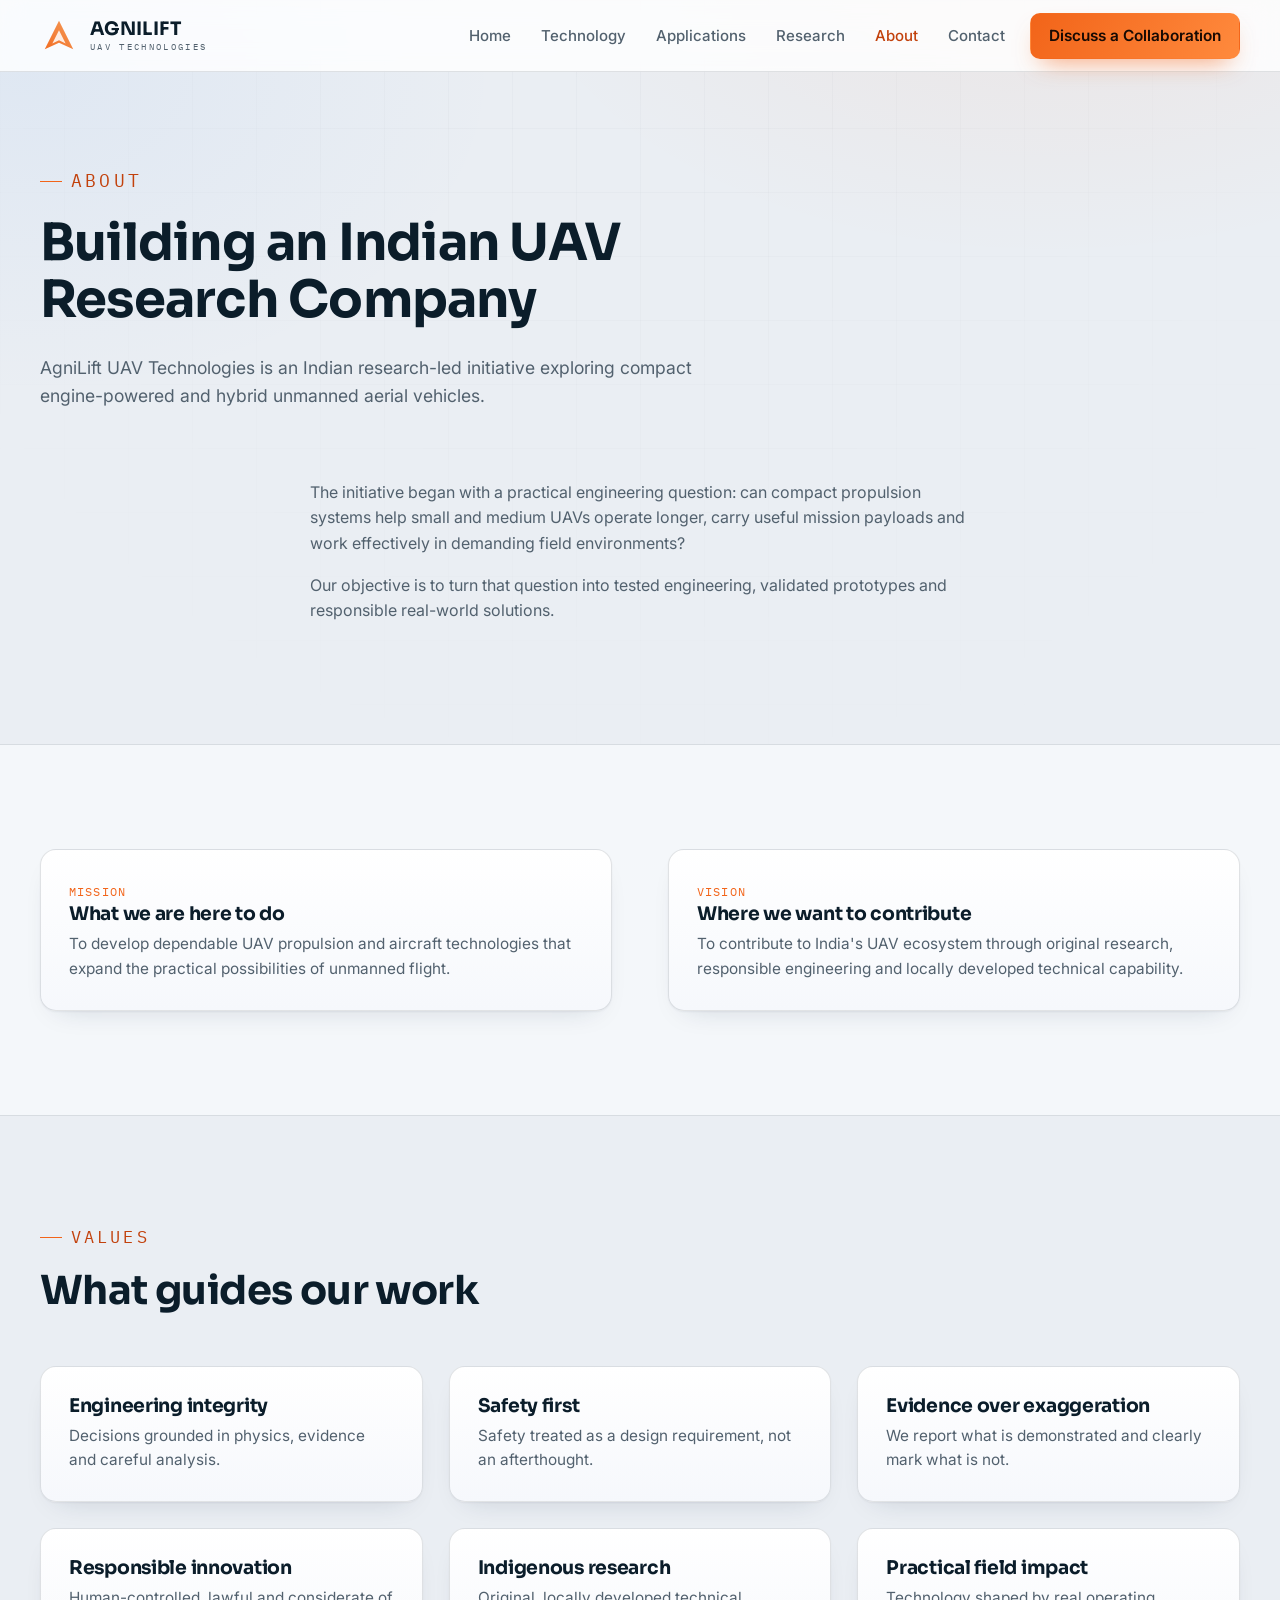
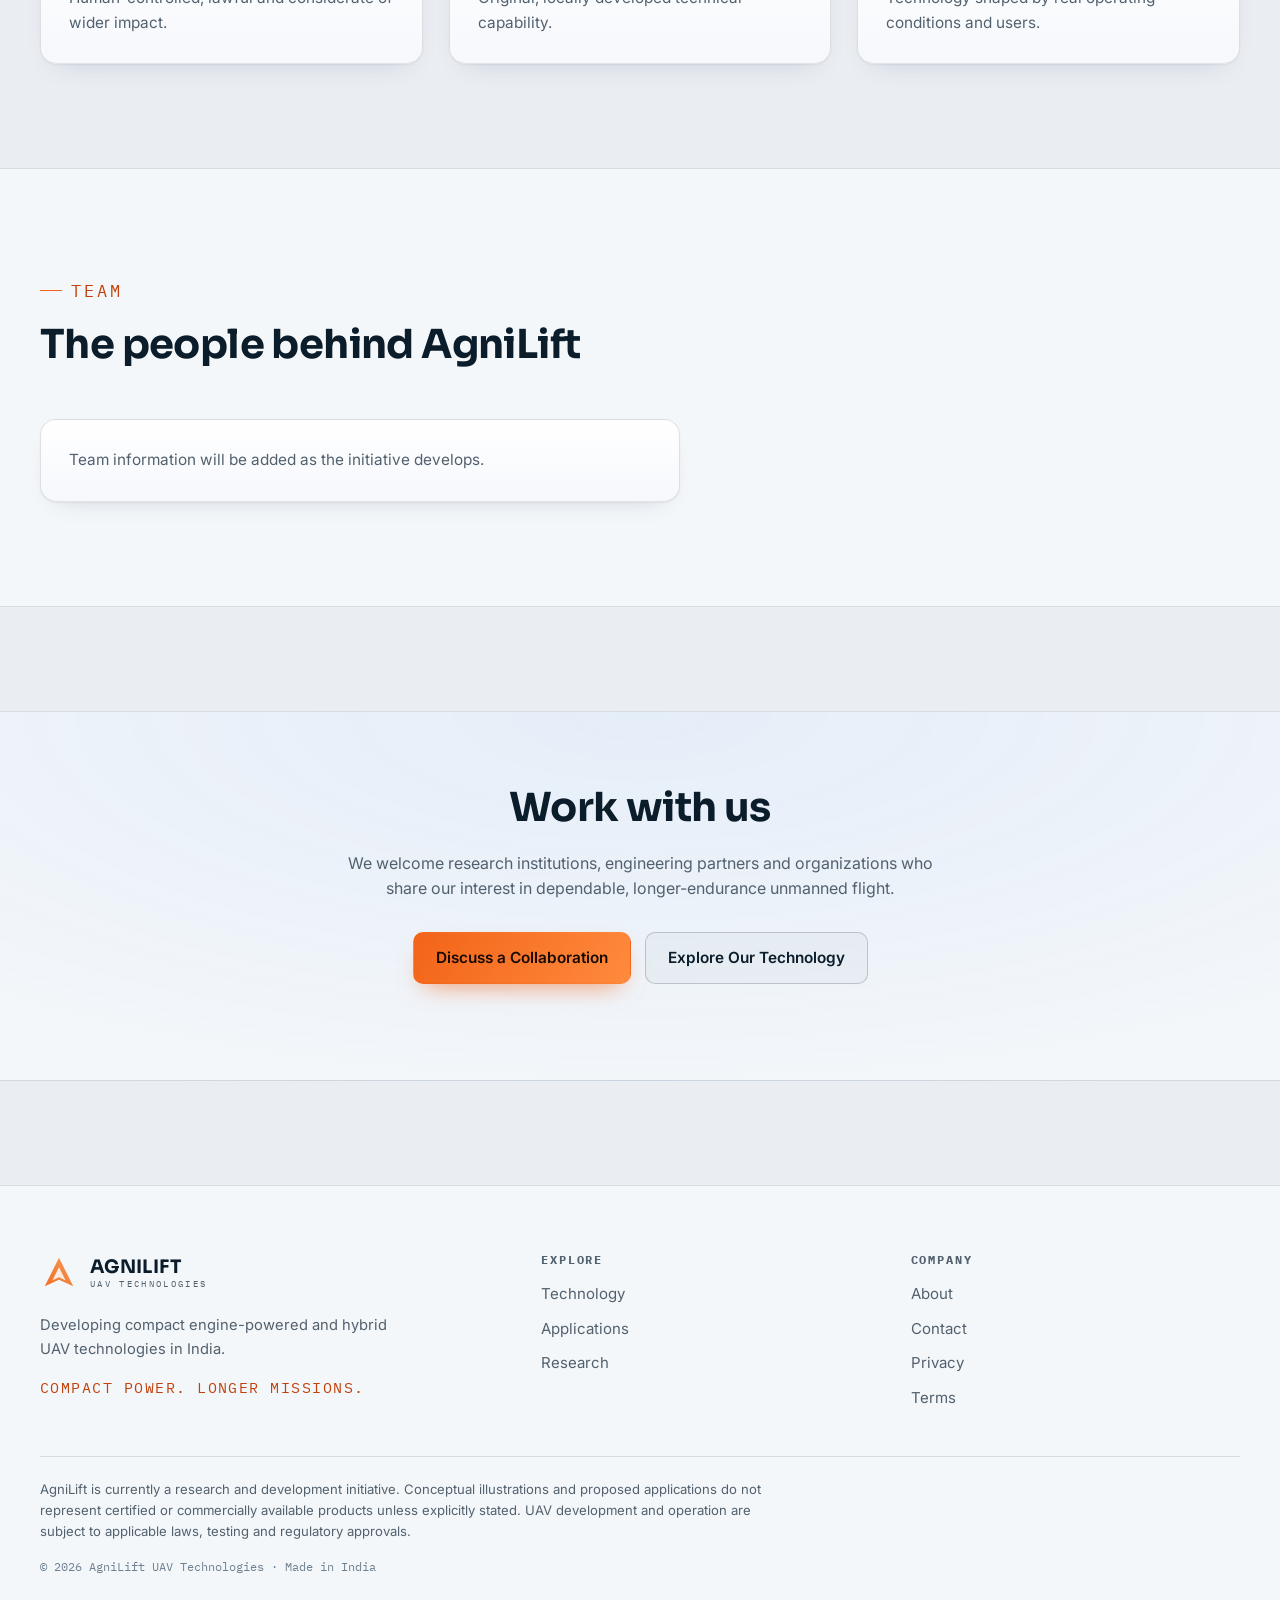
==== commit 388c4290: "Improve desktop fit: wider layout + full-width CTA bands On wide monitors the capped 1200px content " ====
--- a/about.html
+++ b/about.html
@@ -110,7 +110,7 @@
 
   <section class="section">
     <div class="container">
-      <div class="form-card" style="text-align:center; max-width:820px; margin:0 auto">
+      <div class="cta-inner">
         <h2>Work with us</h2>
         <p style="margin:0 auto 24px; max-width:60ch">We welcome research institutions, engineering partners and organizations who share our interest in dependable, longer-endurance unmanned flight.</p>
         <div class="hero-cta" style="justify-content:center">
--- a/assets/style.css
+++ b/assets/style.css
@@ -24,7 +24,7 @@
   --font-mono: "IBM Plex Mono", ui-monospace, "SF Mono", Menlo, monospace;
 
   /* Scale */
-  --maxw: 1200px;
+  --maxw: 1280px;
   --radius: 16px;
   --radius-sm: 10px;
   --gap: clamp(16px, 2.5vw, 26px);
@@ -366,6 +366,8 @@
 .form-status { margin-top: 16px; padding: 14px 16px; border-radius: 10px; font-size: .92rem; display: none; }
 .form-status.show { display: block; }
 .form-status.info { background: rgba(47,128,237,.1); border: 1px solid rgba(47,128,237,.35); color: var(--text); }
+.form-status.success { background: rgba(34,160,90,.10); border: 1px solid rgba(34,160,90,.40); color: #1c7a48; }
+.form-status.error { background: rgba(214,60,60,.09); border: 1px solid rgba(214,60,60,.40); color: #b02a2a; }
 
 /* ---------- Footer ---------- */
 .site-footer { background: var(--bg-section); border-top: 1px solid var(--border); padding: clamp(44px, 6vw, 68px) 0 32px; margin-top: 0; }
@@ -384,6 +386,18 @@
 
 hr.rule { border: none; border-top: 1px solid var(--border); margin: 40px 0; }
 
+/* Full-width CTA band (breaks out of the centered container) */
+.cta-inner {
+  width: 100vw; margin-left: calc(50% - 50vw);
+  padding: clamp(44px, 6vw, 74px) var(--pad-x);
+  background: radial-gradient(140% 180% at 50% 0%, rgba(47,128,237,.08), transparent 60%), var(--bg-section);
+  border-top: 1px solid var(--border); border-bottom: 1px solid var(--border);
+  text-align: center;
+}
+.cta-inner > * { max-width: 720px; margin-left: auto; margin-right: auto; }
+.cta-inner > h2 { margin-top: 0; }
+.cta-inner .eyebrow { justify-content: center; display: inline-flex; }
+
 /* Application detail cards */
 .app-card { display: grid; grid-template-columns: 200px 1fr; gap: clamp(18px, 3vw, 36px); align-items: start; }
 @media (max-width: 760px) { .app-card { grid-template-columns: 1fr; } }
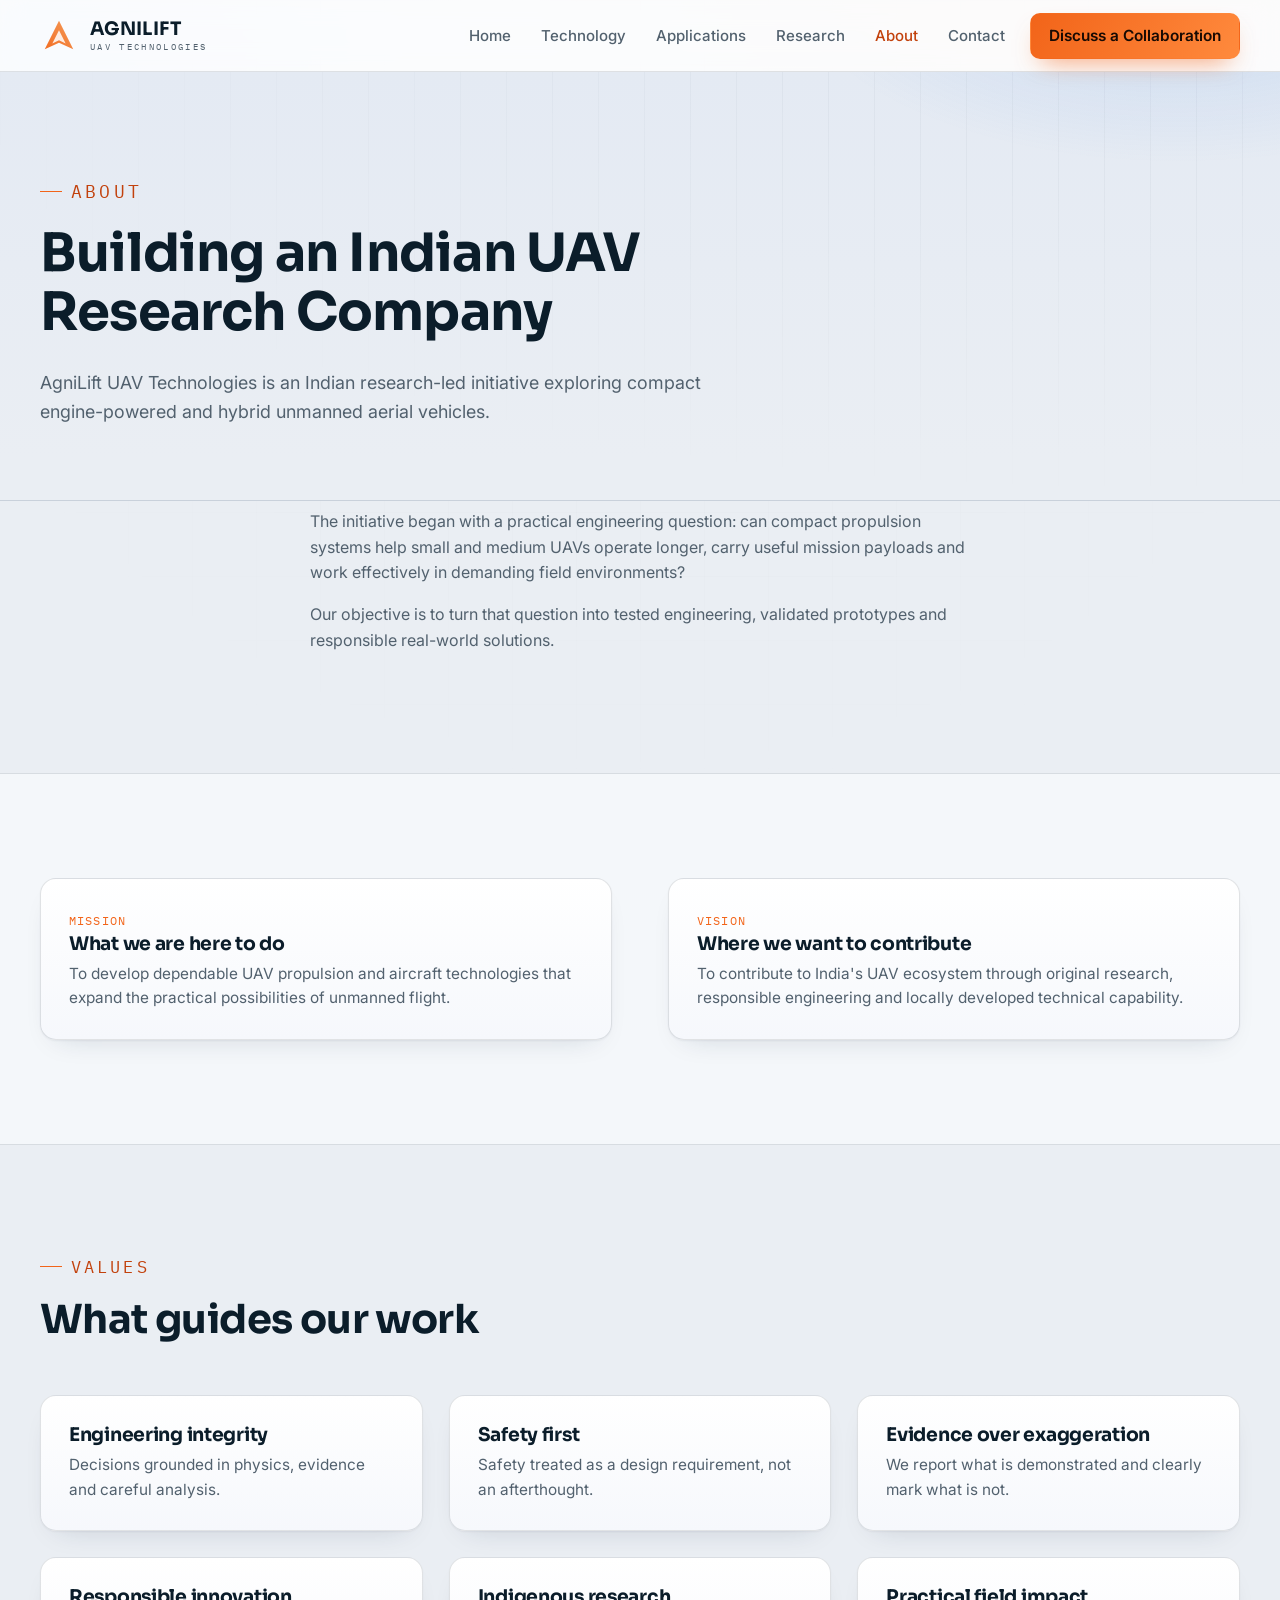
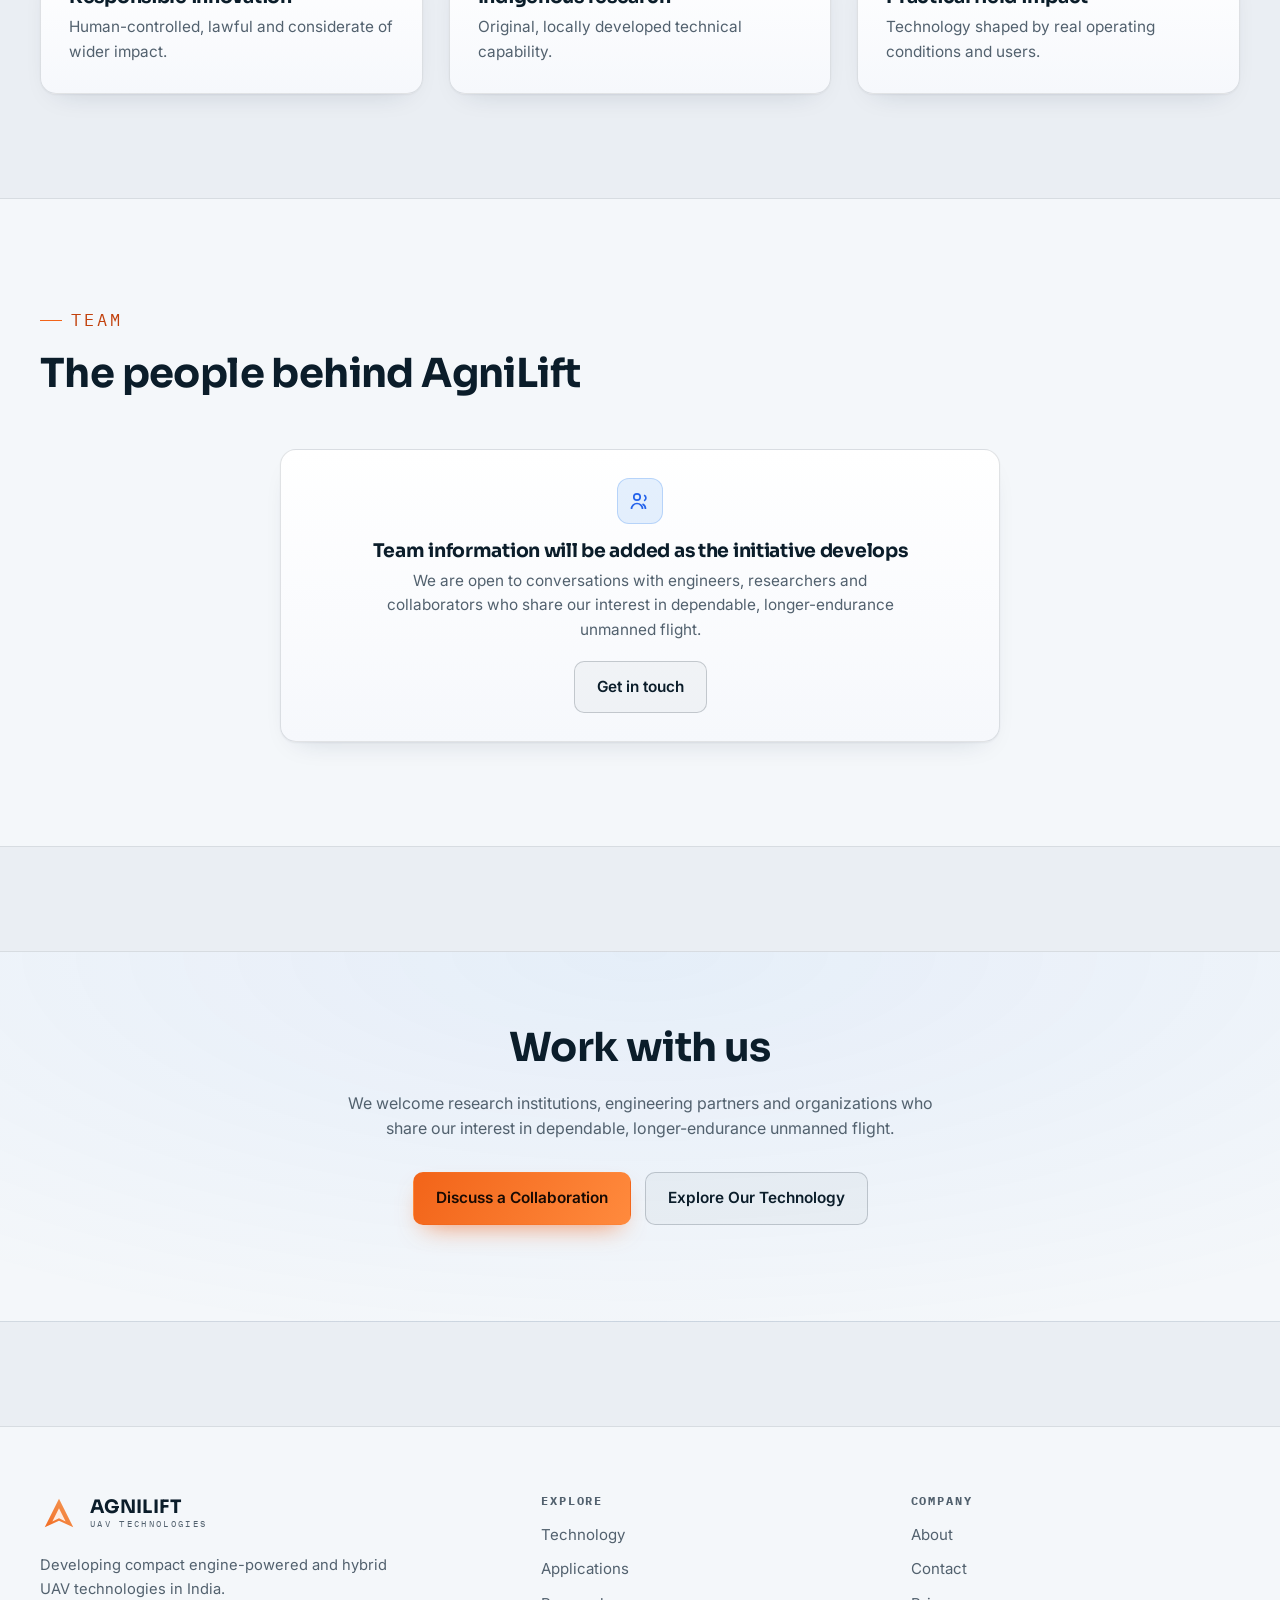
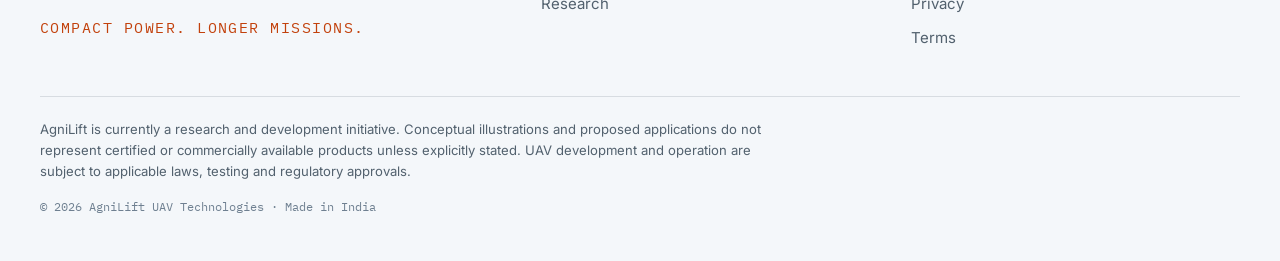
==== commit 0477cec6: "Professional polish pass across all pages - Add a branded favicon (favicon.svg) linked on every page" ====
--- a/about.html
+++ b/about.html
@@ -6,6 +6,7 @@
 <title>About | AgniLift UAV Technologies</title>
 <meta name="description" content="AgniLift UAV Technologies is an Indian research-led initiative exploring compact engine-powered and hybrid unmanned aerial vehicles — our mission, vision and values.">
 <meta name="theme-color" content="#EAEEF3">
+<link rel="icon" href="favicon.svg" type="image/svg+xml">
 <meta property="og:type" content="website">
 <meta property="og:title" content="About | AgniLift UAV Technologies">
 <meta property="og:description" content="Building an Indian UAV research company around compact engine-powered and hybrid propulsion.">
@@ -13,7 +14,7 @@
 <link rel="preconnect" href="https://fonts.googleapis.com">
 <link rel="preconnect" href="https://fonts.gstatic.com" crossorigin>
 <link href="https://fonts.googleapis.com/css2?family=Sora:wght@500;600;700&family=Inter:wght@400;500;600&family=IBM+Plex+Mono:wght@400;500&display=swap" rel="stylesheet">
-<link rel="stylesheet" href="assets/style.css">
+<link rel="stylesheet" href="assets/style.css?v=3">
 </head>
 <body>
 <a class="skip-link" href="#main">Skip to content</a>
@@ -102,8 +103,11 @@
         <p class="eyebrow">Team</p>
         <h2>The people behind AgniLift</h2>
       </div>
-      <div class="card" style="max-width:640px">
-        <p style="margin:0">Team information will be added as the initiative develops.</p>
+      <div class="card" style="text-align:center; max-width:720px; margin:0 auto">
+        <div class="card-icon" style="margin:0 auto 16px"><svg viewBox="0 0 24 24" fill="none" stroke="currentColor" stroke-width="1.7" aria-hidden="true"><circle cx="9" cy="8" r="3.2"/><path d="M3.5 20a5.5 5.5 0 0 1 11 0M16 6.2a3 3 0 0 1 0 5.6M17.5 20a5.5 5.5 0 0 0-3-4.9"/></svg></div>
+        <h3 style="margin:0 0 8px">Team information will be added as the initiative develops</h3>
+        <p style="margin:0 auto 18px; max-width:52ch">We are open to conversations with engineers, researchers and collaborators who share our interest in dependable, longer-endurance unmanned flight.</p>
+        <a class="btn btn-ghost" href="contact.html">Get in touch</a>
       </div>
     </div>
   </section>
@@ -155,6 +159,6 @@
   </div>
 </footer>
 
-<script src="assets/app.js" defer></script>
+<script src="assets/app.js?v=3" defer></script>
 </body>
 </html>
--- a/assets/style.css
+++ b/assets/style.css
@@ -342,10 +342,25 @@
 .pill.blue { color: var(--blue-soft); border-color: rgba(47,128,237,.4); background: rgba(47,128,237,.08); }
 .pill.flame { color: var(--amber); border-color: rgba(242,100,25,.4); background: rgba(242,100,25,.08); }
 
-/* ---------- Page hero (interior) ---------- */
-.page-hero { padding: clamp(50px, 8vw, 92px) 0 clamp(28px, 4vw, 44px); position: relative; }
-.page-hero h1 { font-size: clamp(2rem, 5vw, 3.2rem); max-width: 18ch; }
-.page-hero p { font-size: 1.1rem; max-width: 62ch; }
+/* ---------- Page hero (interior) — polished header band ---------- */
+.page-hero {
+  padding: clamp(56px, 8vw, 104px) 0 clamp(36px, 5vw, 56px);
+  position: relative; overflow: hidden;
+  background: linear-gradient(180deg, #E4EAF3 0%, var(--bg) 90%);
+  border-bottom: 1px solid var(--border);
+}
+.page-hero::after {
+  content: ""; position: absolute; inset: 0; z-index: 0; pointer-events: none;
+  background:
+    radial-gradient(640px 320px at 92% -25%, rgba(47,128,237,.16), transparent 62%),
+    radial-gradient(440px 260px at 6% 130%, rgba(242,100,25,.07), transparent 60%),
+    repeating-linear-gradient(90deg, rgba(11,29,42,.03) 0 1px, transparent 1px 46px);
+  -webkit-mask-image: radial-gradient(120% 130% at 88% 0%, #000 20%, transparent 78%);
+          mask-image: radial-gradient(120% 130% at 88% 0%, #000 20%, transparent 78%);
+}
+.page-hero .container { position: relative; z-index: 1; }
+.page-hero h1 { font-size: clamp(2.1rem, 5vw, 3.3rem); max-width: 20ch; }
+.page-hero p { font-size: 1.12rem; max-width: 64ch; }
 
 /* ---------- Forms ---------- */
 .form-card { background: linear-gradient(180deg, var(--card), var(--card-2)); border: 1px solid var(--border); border-radius: var(--radius); padding: clamp(22px, 4vw, 36px); box-shadow: var(--shadow); }
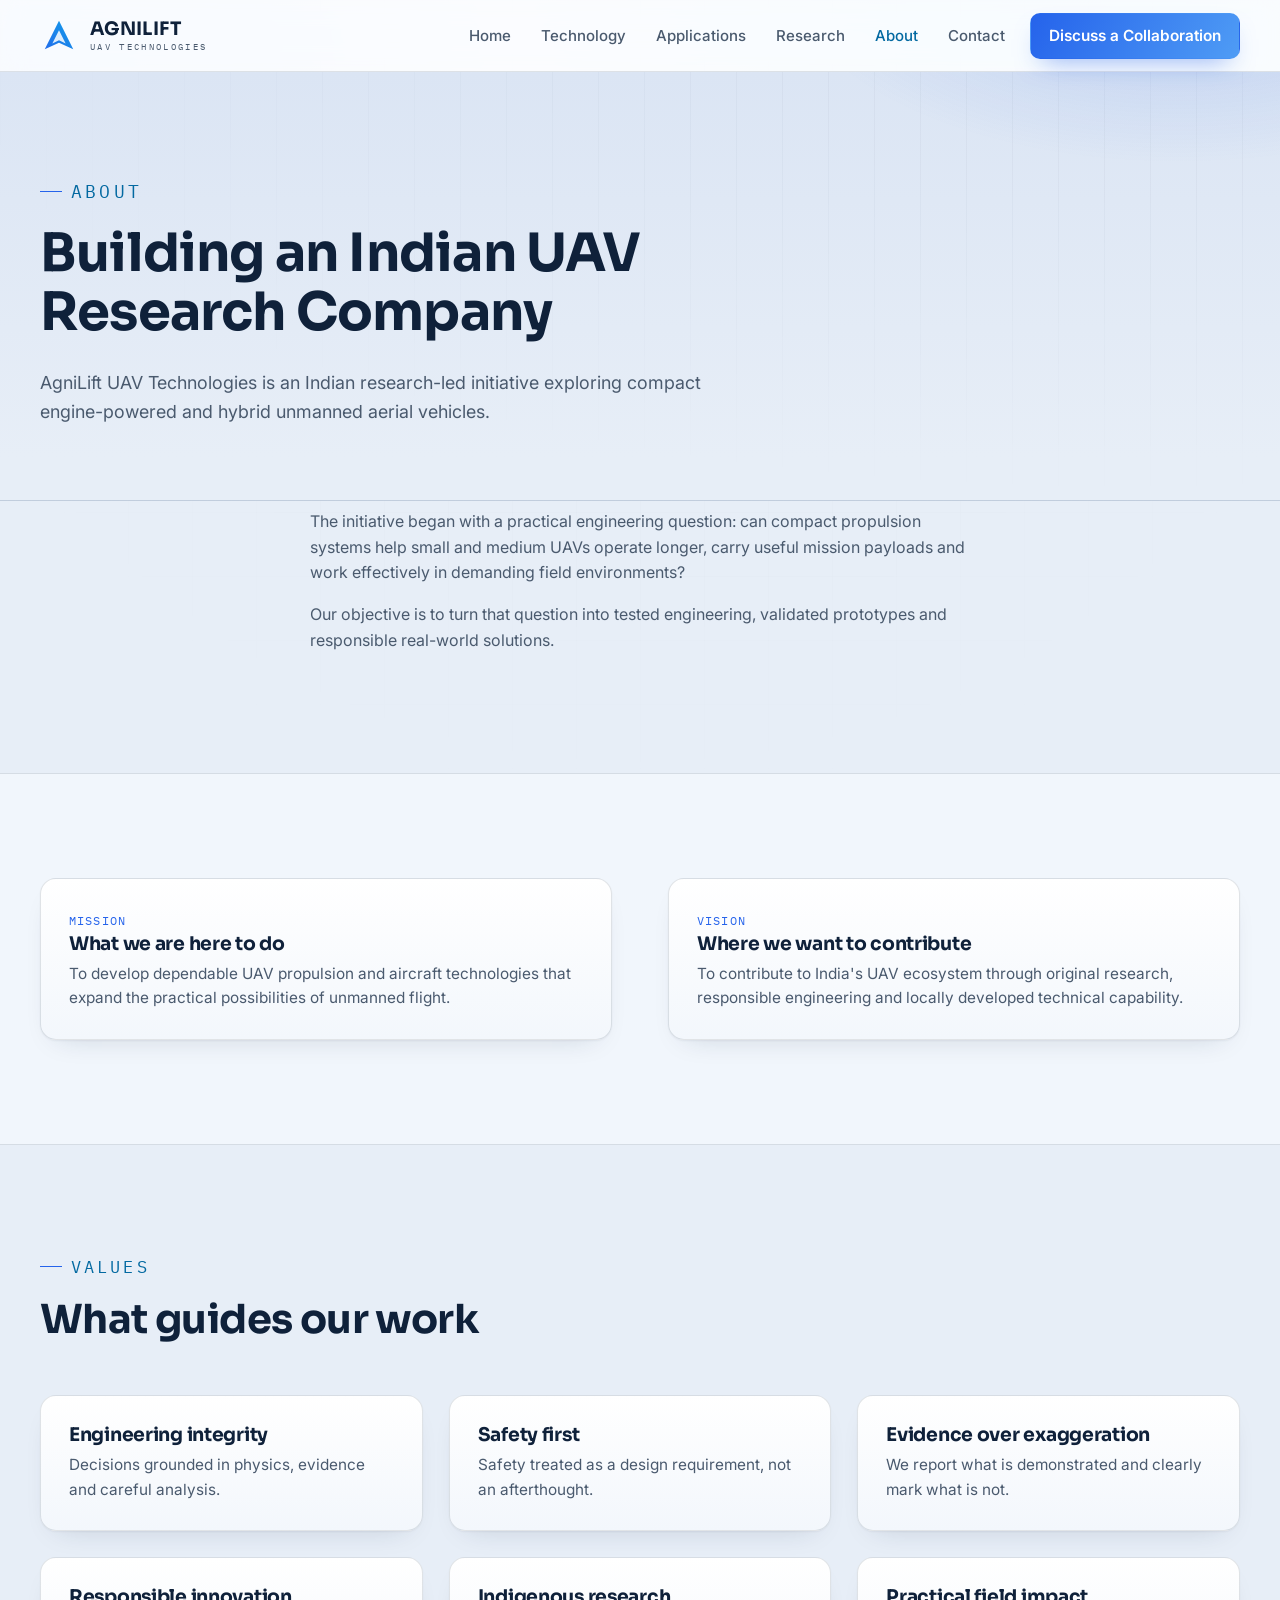
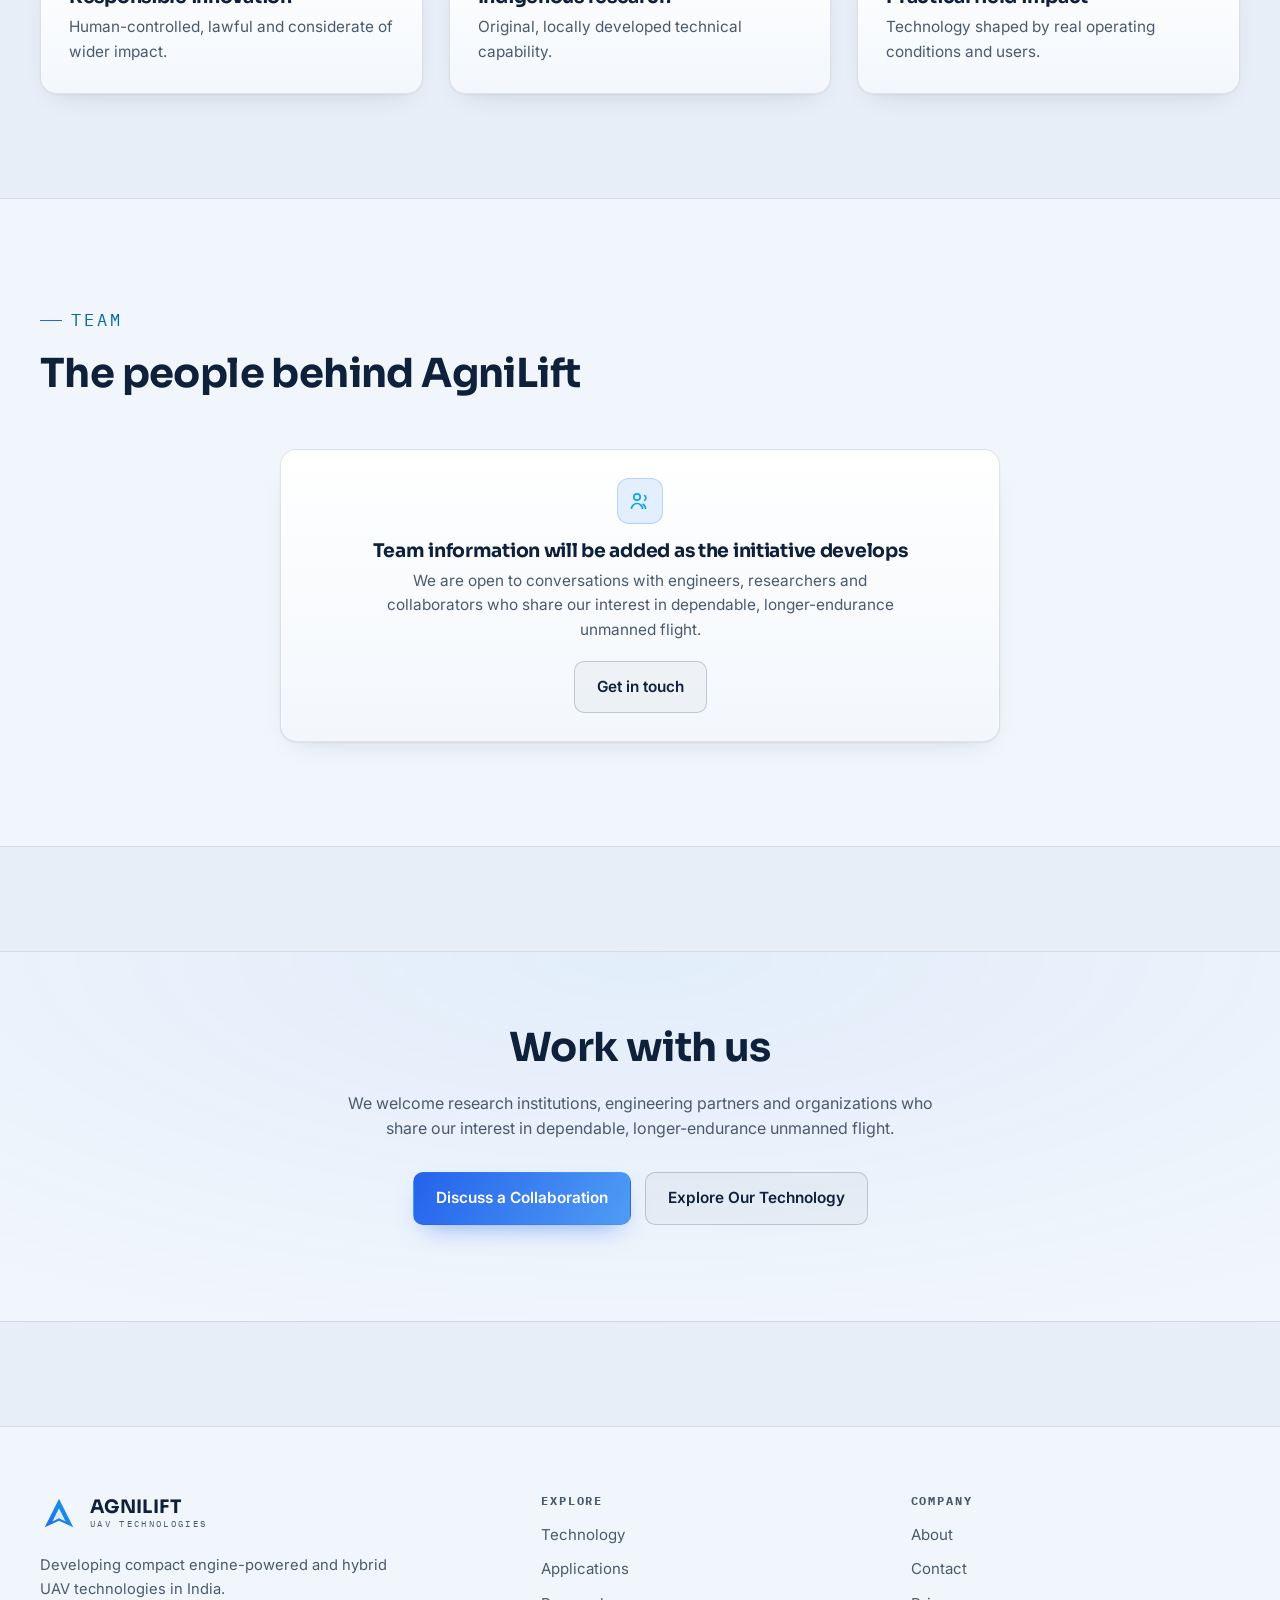
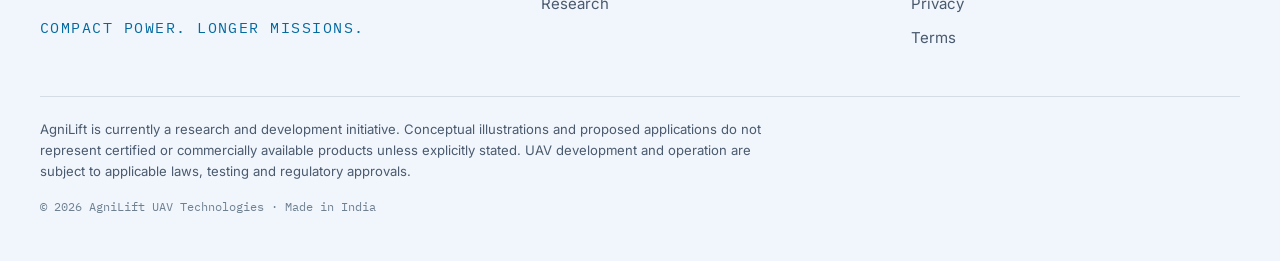
==== commit f4d643c2: "Switch to Corporate Light Blue theme Recolor the brand from orange to blue across the whole site: de" ====
--- a/about.html
+++ b/about.html
@@ -5,7 +5,7 @@
 <meta name="viewport" content="width=device-width, initial-scale=1.0">
 <title>About | AgniLift UAV Technologies</title>
 <meta name="description" content="AgniLift UAV Technologies is an Indian research-led initiative exploring compact engine-powered and hybrid unmanned aerial vehicles — our mission, vision and values.">
-<meta name="theme-color" content="#EAEEF3">
+<meta name="theme-color" content="#E7EEF7">
 <link rel="icon" href="favicon.svg" type="image/svg+xml">
 <meta property="og:type" content="website">
 <meta property="og:title" content="About | AgniLift UAV Technologies">
@@ -14,7 +14,7 @@
 <link rel="preconnect" href="https://fonts.googleapis.com">
 <link rel="preconnect" href="https://fonts.gstatic.com" crossorigin>
 <link href="https://fonts.googleapis.com/css2?family=Sora:wght@500;600;700&family=Inter:wght@400;500;600&family=IBM+Plex+Mono:wght@400;500&display=swap" rel="stylesheet">
-<link rel="stylesheet" href="assets/style.css?v=3">
+<link rel="stylesheet" href="assets/style.css?v=4">
 </head>
 <body>
 <a class="skip-link" href="#main">Skip to content</a>
@@ -24,7 +24,7 @@
     <a class="logo" href="index.html" aria-label="AgniLift UAV Technologies — home">
       <svg class="logo-mark" viewBox="0 0 40 40" role="img" aria-label="AgniLift">
         <defs><linearGradient id="agl1" x1="0" y1="40" x2="40" y2="0" gradientUnits="userSpaceOnUse">
-          <stop offset="0" stop-color="#F26419"/><stop offset="1" stop-color="#F4A261"/></linearGradient></defs>
+          <stop offset="0" stop-color="#2563EB"/><stop offset="1" stop-color="#0EA5E9"/></linearGradient></defs>
         <path d="M20 4 L35 34 L20 27 L5 34 Z" fill="url(#agl1)"/>
         <path d="M20 14 L27 28 L20 24.5 L13 28 Z" fill="#FFFFFF" opacity=".85"/>
       </svg>
@@ -134,7 +134,7 @@
         <a class="logo" href="index.html" aria-label="AgniLift UAV Technologies — home">
           <svg class="logo-mark" viewBox="0 0 40 40" role="img" aria-label="AgniLift">
             <defs><linearGradient id="agl2" x1="0" y1="40" x2="40" y2="0" gradientUnits="userSpaceOnUse">
-              <stop offset="0" stop-color="#F26419"/><stop offset="1" stop-color="#F4A261"/></linearGradient></defs>
+              <stop offset="0" stop-color="#2563EB"/><stop offset="1" stop-color="#0EA5E9"/></linearGradient></defs>
             <path d="M20 4 L35 34 L20 27 L5 34 Z" fill="url(#agl2)"/>
             <path d="M20 14 L27 28 L20 24.5 L13 28 Z" fill="#FFFFFF" opacity=".85"/>
           </svg>
@@ -159,6 +159,6 @@
   </div>
 </footer>
 
-<script src="assets/app.js?v=3" defer></script>
+<script src="assets/app.js?v=4" defer></script>
 </body>
 </html>
--- a/assets/style.css
+++ b/assets/style.css
@@ -5,18 +5,18 @@
 
 :root {
   /* Colour system */
-  --bg:            #EAEEF3;   /* light page */
-  --bg-section:    #F4F7FA;   /* lighter alternating section */
+  --bg:            #E7EEF7;   /* soft blue-tinted page */
+  --bg-section:    #F1F6FC;   /* lighter alternating section */
   --card:          #FFFFFF;   /* elevated card */
-  --card-2:        #F6F8FC;
-  --flame:         #F26419;   /* primary flame orange (controlled highlight) */
-  --amber:         #C2410C;   /* burnt-orange accent, readable on white */
-  --blue:          #2F80ED;   /* aerospace blue */
-  --blue-soft:     #2563EB;   /* deeper blue for icons/text on white */
-  --text:          #0B1D2A;   /* ink text */
-  --text-dim:      #52616E;   /* secondary text */
-  --border:        rgba(11,29,42,0.12);
-  --border-2:      rgba(11,29,42,0.20);
+  --card-2:        #F3F7FC;
+  --flame:         #2563EB;   /* primary blue (buttons, highlights) */
+  --amber:         #0369A1;   /* deep sky accent, readable on white */
+  --blue:          #2563EB;   /* aerospace blue */
+  --blue-soft:     #0EA5E9;   /* sky / cyan for icons */
+  --text:          #0F213A;   /* deep navy ink text */
+  --text-dim:      #4A5A6E;   /* secondary text */
+  --border:        rgba(15,33,58,0.12);
+  --border-2:      rgba(15,33,58,0.20);
 
   /* Type */
   --font-head: "Sora", "Space Grotesk", system-ui, -apple-system, "Segoe UI", sans-serif;
@@ -55,8 +55,8 @@
   content: "";
   position: fixed; inset: 0; z-index: -2;
   background:
-    radial-gradient(900px 520px at 82% -6%, rgba(242,100,25,.07), transparent 60%),
-    radial-gradient(820px 560px at 2% 8%, rgba(47,128,237,.06), transparent 58%),
+    radial-gradient(900px 520px at 82% -6%, rgba(14,165,233,.08), transparent 60%),
+    radial-gradient(820px 560px at 2% 8%, rgba(37,99,235,.07), transparent 58%),
     var(--bg);
 }
 body::after {
@@ -113,7 +113,7 @@
   cursor: pointer; min-height: 44px; transition: transform .16s ease, background .2s ease, border-color .2s ease, box-shadow .2s ease;
 }
 .btn:hover { text-decoration: none; }
-.btn-primary { background: linear-gradient(120deg, var(--flame), #ff8a3d); color: #180a03; box-shadow: 0 12px 26px -12px rgba(242,100,25,.7); }
+.btn-primary { background: linear-gradient(120deg, var(--flame), #4f9cf5); color: #ffffff; box-shadow: 0 12px 26px -12px rgba(37,99,235,.55); }
 .btn-primary:hover { transform: translateY(-2px); }
 .btn-ghost { background: rgba(11,29,42,.03); color: var(--text); border-color: var(--border-2); }
 .btn-ghost:hover { border-color: var(--blue); background: rgba(47,128,237,.10); transform: translateY(-2px); }
@@ -262,7 +262,7 @@
   background: rgba(47,128,237,.12); border: 1px solid rgba(47,128,237,.25); margin-bottom: 16px;
 }
 .card .card-icon svg { width: 24px; height: 24px; color: var(--blue-soft); }
-.card.flame .card-icon { background: rgba(242,100,25,.12); border-color: rgba(242,100,25,.3); }
+.card.flame .card-icon { background: rgba(14,165,233,.12); border-color: rgba(14,165,233,.32); }
 .card.flame .card-icon svg { color: var(--amber); }
 .card h3 { font-size: 1.18rem; margin-bottom: 8px; }
 .card p { font-size: .96rem; margin: 0; }
@@ -276,8 +276,8 @@
   border: 1px solid var(--border); border-radius: var(--radius); padding: 26px; position: relative;
   box-shadow: 0 1px 2px rgba(11,29,42,.05), 0 12px 28px -18px rgba(20,40,70,.22);
 }
-.step.primary { border-color: rgba(242,100,25,.4); box-shadow: 0 0 0 1px rgba(242,100,25,.15), var(--shadow-soft); }
-.step-badge { position: absolute; top: 18px; right: 18px; font-family: var(--font-mono); font-size: .62rem; letter-spacing: .1em; text-transform: uppercase; color: #180a03; background: var(--amber); padding: 4px 9px; border-radius: 999px; }
+.step.primary { border-color: rgba(37,99,235,.45); box-shadow: 0 0 0 1px rgba(37,99,235,.15), var(--shadow-soft); }
+.step-badge { position: absolute; top: 18px; right: 18px; font-family: var(--font-mono); font-size: .62rem; letter-spacing: .1em; text-transform: uppercase; color: #fff; background: var(--flame); padding: 4px 9px; border-radius: 999px; }
 .step-num { font-family: var(--font-mono); color: var(--blue-soft); font-size: .8rem; letter-spacing: .1em; }
 .step h3 { margin: 8px 0 10px; font-size: 1.15rem; }
 .step .diagram { margin: 14px 0 16px; }
@@ -340,21 +340,21 @@
 td strong { color: var(--text); }
 .pill { display: inline-block; font-family: var(--font-mono); font-size: .68rem; padding: 2px 9px; border-radius: 999px; border: 1px solid var(--border-2); color: var(--text-dim); }
 .pill.blue { color: var(--blue-soft); border-color: rgba(47,128,237,.4); background: rgba(47,128,237,.08); }
-.pill.flame { color: var(--amber); border-color: rgba(242,100,25,.4); background: rgba(242,100,25,.08); }
+.pill.flame { color: var(--amber); border-color: rgba(37,99,235,.4); background: rgba(37,99,235,.08); }
 
 /* ---------- Page hero (interior) — polished header band ---------- */
 .page-hero {
   padding: clamp(56px, 8vw, 104px) 0 clamp(36px, 5vw, 56px);
   position: relative; overflow: hidden;
-  background: linear-gradient(180deg, #E4EAF3 0%, var(--bg) 90%);
+  background: linear-gradient(180deg, #DBE5F4 0%, var(--bg) 90%);
   border-bottom: 1px solid var(--border);
 }
 .page-hero::after {
   content: ""; position: absolute; inset: 0; z-index: 0; pointer-events: none;
   background:
-    radial-gradient(640px 320px at 92% -25%, rgba(47,128,237,.16), transparent 62%),
-    radial-gradient(440px 260px at 6% 130%, rgba(242,100,25,.07), transparent 60%),
-    repeating-linear-gradient(90deg, rgba(11,29,42,.03) 0 1px, transparent 1px 46px);
+    radial-gradient(640px 320px at 92% -25%, rgba(37,99,235,.18), transparent 62%),
+    radial-gradient(440px 260px at 6% 130%, rgba(14,165,233,.10), transparent 60%),
+    repeating-linear-gradient(90deg, rgba(15,33,58,.03) 0 1px, transparent 1px 46px);
   -webkit-mask-image: radial-gradient(120% 130% at 88% 0%, #000 20%, transparent 78%);
           mask-image: radial-gradient(120% 130% at 88% 0%, #000 20%, transparent 78%);
 }
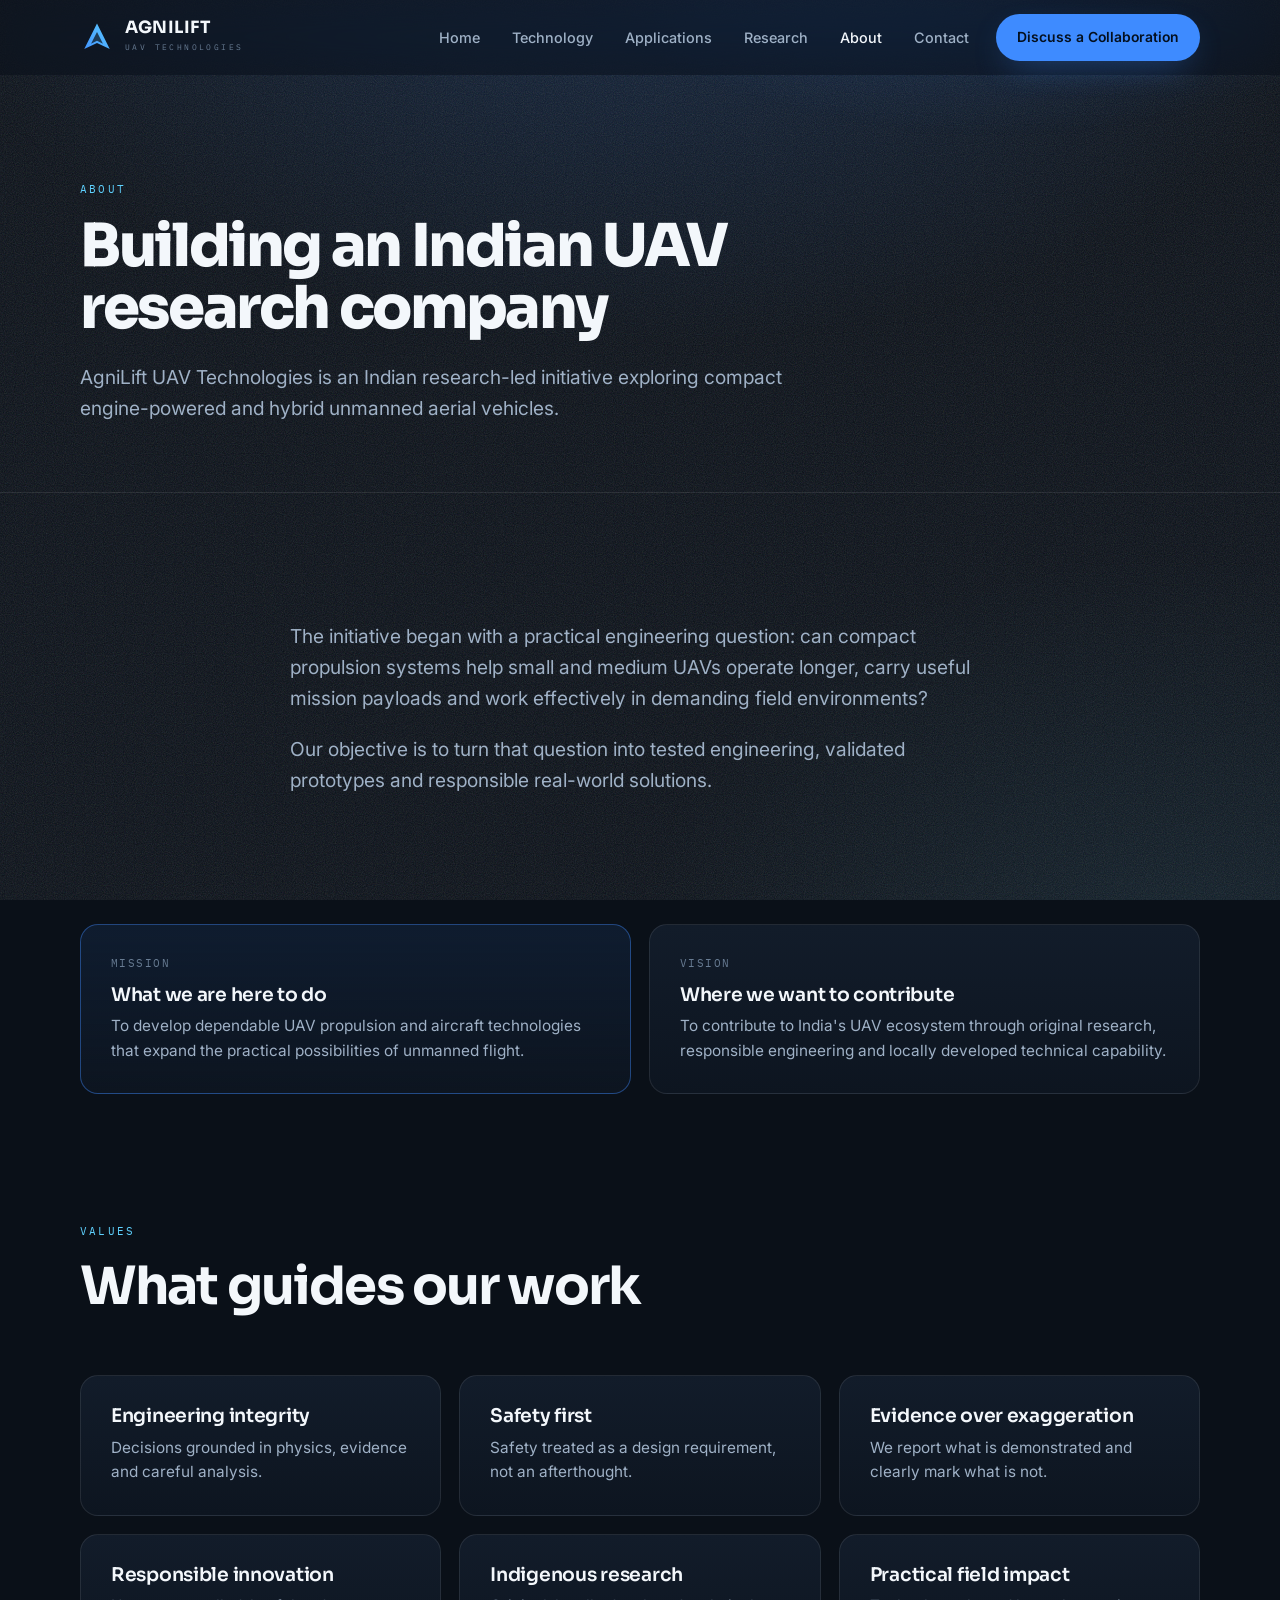
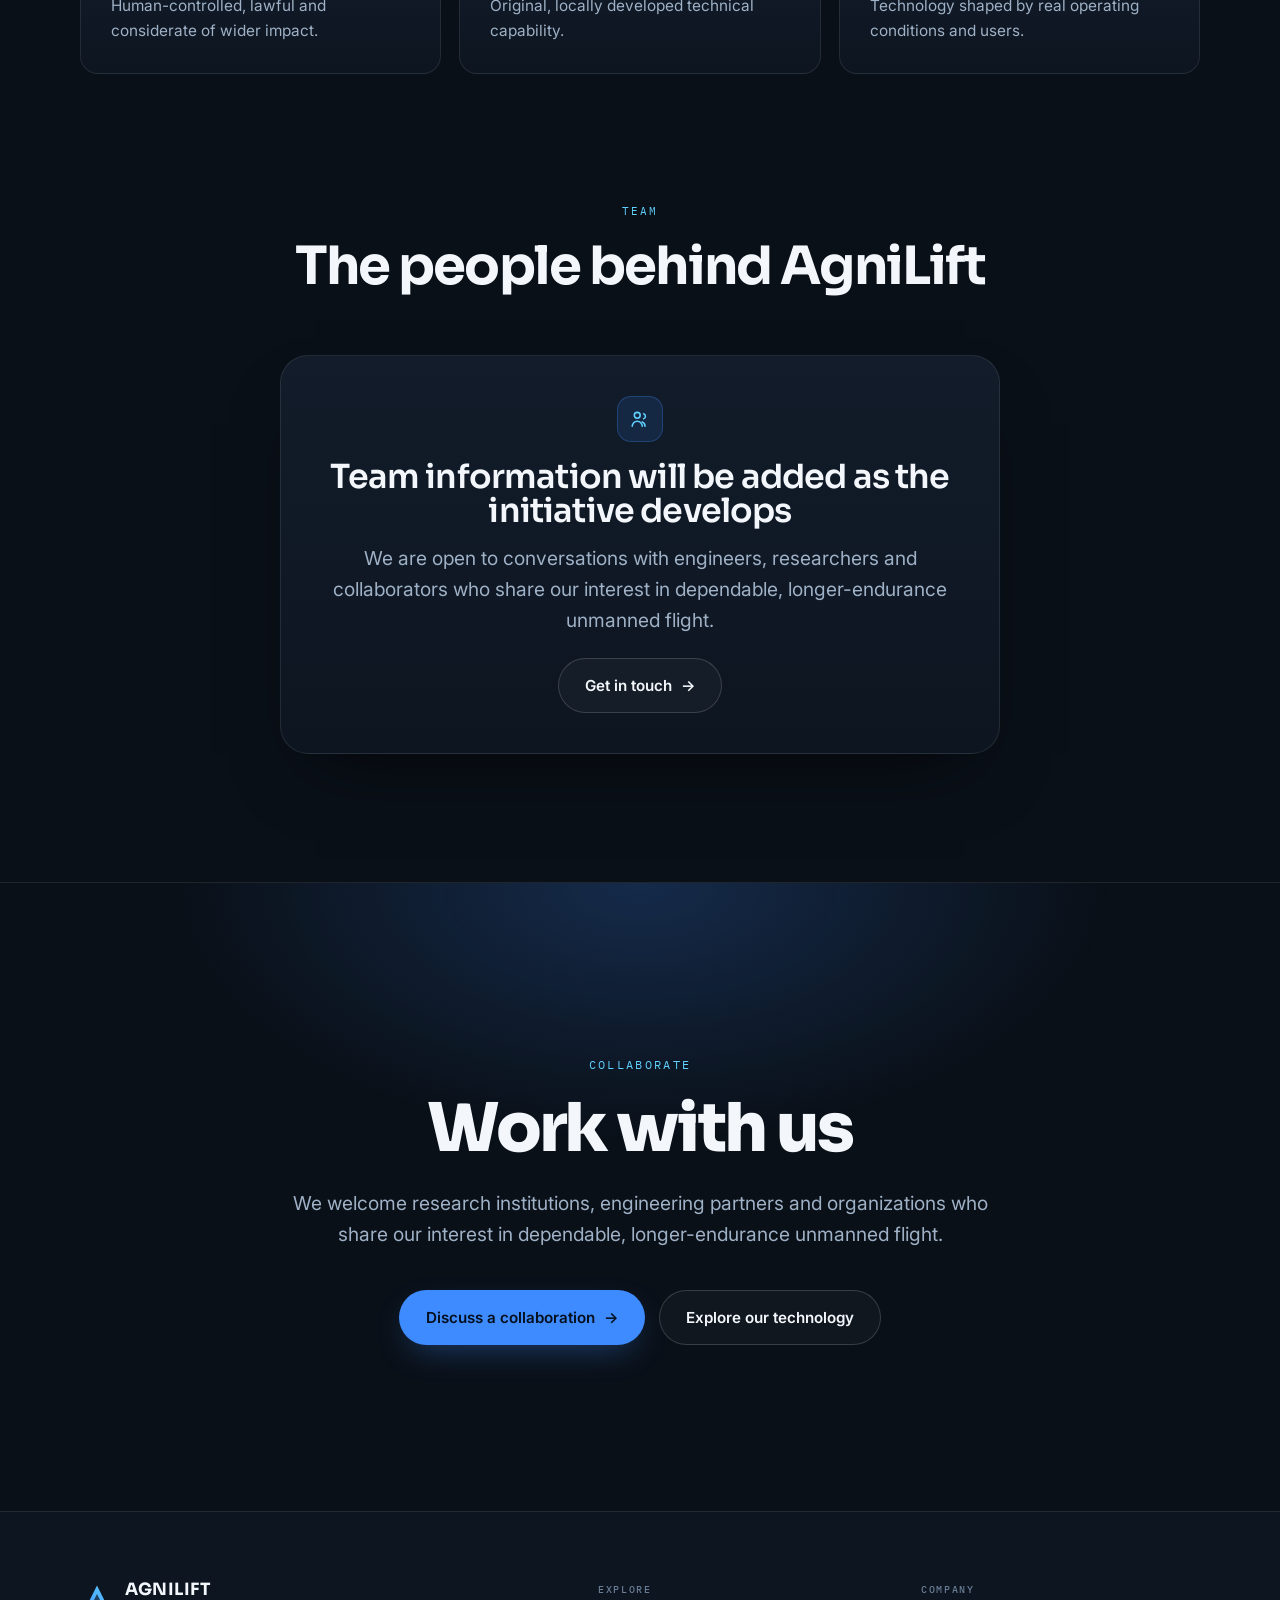
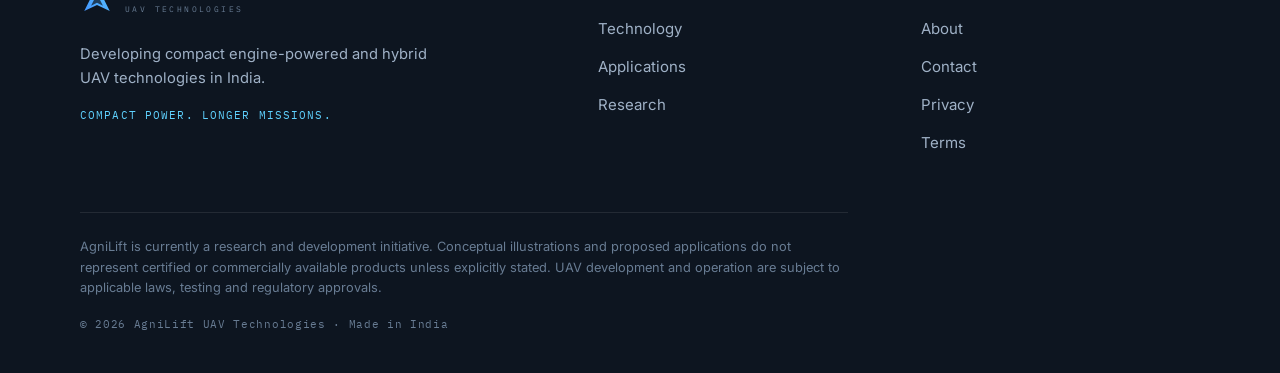
==== commit 4dfd8152: "Rebuild the site on a new dark aerospace design system Replace the light-blue theme with a purpose-b" ====
--- a/about.html
+++ b/about.html
@@ -5,88 +5,81 @@
 <meta name="viewport" content="width=device-width, initial-scale=1.0">
 <title>About | AgniLift UAV Technologies</title>
 <meta name="description" content="AgniLift UAV Technologies is an Indian research-led initiative exploring compact engine-powered and hybrid unmanned aerial vehicles — our mission, vision and values.">
-<meta name="theme-color" content="#E7EEF7">
+<meta name="theme-color" content="#0A1018">
 <link rel="icon" href="favicon.svg" type="image/svg+xml">
 <meta property="og:type" content="website">
 <meta property="og:title" content="About | AgniLift UAV Technologies">
-<meta property="og:description" content="Building an Indian UAV research company around compact engine-powered and hybrid propulsion.">
+<meta property="og:description" content="AgniLift UAV Technologies is an Indian research-led initiative exploring compact engine-powered and hybrid unmanned aerial vehicles — our mission, vision and values.">
 <meta property="og:site_name" content="AgniLift UAV Technologies">
 <link rel="preconnect" href="https://fonts.googleapis.com">
 <link rel="preconnect" href="https://fonts.gstatic.com" crossorigin>
-<link href="https://fonts.googleapis.com/css2?family=Sora:wght@500;600;700&family=Inter:wght@400;500;600&family=IBM+Plex+Mono:wght@400;500&display=swap" rel="stylesheet">
-<link rel="stylesheet" href="assets/style.css?v=4">
+<link href="https://fonts.googleapis.com/css2?family=Sora:wght@500;600;700;800&family=Inter:wght@400;500;600&family=IBM+Plex+Mono:wght@400;500&display=swap" rel="stylesheet">
+<link rel="stylesheet" href="assets/style.css?v=5">
 </head>
 <body>
-<a class="skip-link" href="#main">Skip to content</a>
+<a class="skip" href="#main">Skip to content</a>
+<div class="progress" id="progress"></div>
 
-<header class="site-header">
-  <div class="container header-inner">
-    <a class="logo" href="index.html" aria-label="AgniLift UAV Technologies — home">
-      <svg class="logo-mark" viewBox="0 0 40 40" role="img" aria-label="AgniLift">
-        <defs><linearGradient id="agl1" x1="0" y1="40" x2="40" y2="0" gradientUnits="userSpaceOnUse">
-          <stop offset="0" stop-color="#2563EB"/><stop offset="1" stop-color="#0EA5E9"/></linearGradient></defs>
-        <path d="M20 4 L35 34 L20 27 L5 34 Z" fill="url(#agl1)"/>
-        <path d="M20 14 L27 28 L20 24.5 L13 28 Z" fill="#FFFFFF" opacity=".85"/>
-      </svg>
-      <span class="logo-text"><span class="logo-name">AGNILIFT</span><span class="logo-desc">UAV TECHNOLOGIES</span></span>
+<header class="nav" id="nav">
+  <div class="nav-in">
+    <a class="brand" href="index.html" aria-label="AgniLift UAV Technologies — home">
+      <svg viewBox="0 0 40 40" role="img" aria-label="AgniLift"><defs><linearGradient id="lg" x1="0" y1="40" x2="40" y2="0" gradientUnits="userSpaceOnUse"><stop offset="0" stop-color="#3E8BFF"/><stop offset="1" stop-color="#5FD2FF"/></linearGradient></defs><path d="M20 4 L35 34 L20 27 L5 34 Z" fill="url(#lg)"/><path d="M20 14 L27 28 L20 24.5 L13 28 Z" fill="#0A1018" opacity=".72"/></svg>
+      <span><b>AGNILIFT</b><small>UAV Technologies</small></span>
     </a>
-    <nav class="main-nav" aria-label="Primary">
-      <button class="nav-toggle" type="button" aria-label="Open menu" aria-expanded="false" aria-controls="nav-menu">
-        <span class="nav-toggle-bars" aria-hidden="true"><span></span><span></span><span></span></span>
-      </button>
-      <ul class="nav-menu" id="nav-menu">
-        <li><a href="index.html">Home</a></li>
-        <li><a href="technology.html">Technology</a></li>
-        <li><a href="applications.html">Applications</a></li>
-        <li><a href="research.html">Research</a></li>
-        <li><a href="about.html" class="active" aria-current="page">About</a></li>
-        <li><a href="contact.html">Contact</a></li>
-        <li class="nav-cta-item"><a class="btn btn-primary" href="contact.html">Discuss a Collaboration</a></li>
-      </ul>
+    <nav class="links" id="menu" aria-label="Primary">
+      <a href="index.html">Home</a>
+      <a href="technology.html">Technology</a>
+      <a href="applications.html">Applications</a>
+      <a href="research.html">Research</a>
+      <a href="about.html" class="on" aria-current="page">About</a>
+      <a href="contact.html">Contact</a>
+      <span class="navcta"><a class="btn btn-p" href="contact.html">Discuss a Collaboration</a></span>
     </nav>
+    <button class="burger" id="burger" type="button" aria-label="Open menu" aria-expanded="false" aria-controls="menu">
+      <svg viewBox="0 0 24 24" fill="none" stroke="currentColor" stroke-width="1.8" stroke-linecap="round"><path d="M3 6h18M3 12h18M3 18h18"/></svg>
+    </button>
   </div>
 </header>
-<div class="nav-backdrop"></div>
+<div class="scrim" id="scrim"></div>
 
 <main id="main">
-
-  <section class="page-hero">
-    <div class="container">
-      <p class="eyebrow">About</p>
-      <h1>Building an Indian UAV Research Company</h1>
-      <p>AgniLift UAV Technologies is an Indian research-led initiative exploring compact engine-powered and hybrid unmanned aerial vehicles.</p>
+  <section class="phero">
+    <div class="wrap">
+      <span class="eyebrow">About</span>
+      <h1>Building an Indian UAV research company</h1>
+      <p class="lead">AgniLift UAV Technologies is an Indian research-led initiative exploring compact engine-powered and hybrid unmanned aerial vehicles.</p>
     </div>
   </section>
 
-  <section class="section" style="padding-top:8px">
-    <div class="container prose" style="max-width:74ch">
-      <p>The initiative began with a practical engineering question: can compact propulsion systems help small and medium UAVs operate longer, carry useful mission payloads and work effectively in demanding field environments?</p>
-      <p>Our objective is to turn that question into tested engineering, validated prototypes and responsible real-world solutions.</p>
+  <section class="sect">
+    <div class="wrap narrow rv">
+      <p class="lead">The initiative began with a practical engineering question: can compact propulsion systems help small and medium UAVs operate longer, carry useful mission payloads and work effectively in demanding field environments?</p>
+      <p class="lead" style="margin-top:20px">Our objective is to turn that question into tested engineering, validated prototypes and responsible real-world solutions.</p>
     </div>
   </section>
 
-  <section class="section alt">
-    <div class="container split">
-      <div class="card flame">
-        <span class="card-index">MISSION</span>
+  <section class="sect" style="padding-top:0">
+    <div class="wrap grid g2 rv">
+      <div class="card pri">
+        <span class="kicker">Mission</span>
         <h3>What we are here to do</h3>
         <p>To develop dependable UAV propulsion and aircraft technologies that expand the practical possibilities of unmanned flight.</p>
       </div>
       <div class="card">
-        <span class="card-index">VISION</span>
+        <span class="kicker">Vision</span>
         <h3>Where we want to contribute</h3>
         <p>To contribute to India's UAV ecosystem through original research, responsible engineering and locally developed technical capability.</p>
       </div>
     </div>
   </section>
 
-  <section class="section">
-    <div class="container">
-      <div class="section-head">
-        <p class="eyebrow">Values</p>
-        <h2>What guides our work</h2>
+  <section class="sect" style="padding-top:0">
+    <div class="wrap">
+      <div class="sect-head rv">
+        <span class="eyebrow">Values</span>
+        <h2 class="h-lg">What guides our work</h2>
       </div>
-      <div class="grid grid-3">
+      <div class="grid g3 rv">
         <div class="card"><h3>Engineering integrity</h3><p>Decisions grounded in physics, evidence and careful analysis.</p></div>
         <div class="card"><h3>Safety first</h3><p>Safety treated as a design requirement, not an afterthought.</p></div>
         <div class="card"><h3>Evidence over exaggeration</h3><p>We report what is demonstrated and clearly mark what is not.</p></div>
@@ -97,68 +90,53 @@
     </div>
   </section>
 
-  <section class="section alt">
-    <div class="container">
-      <div class="section-head">
-        <p class="eyebrow">Team</p>
-        <h2>The people behind AgniLift</h2>
+  <section class="sect" style="padding-top:0">
+    <div class="wrap">
+      <div class="sect-head center rv">
+        <span class="eyebrow">Team</span>
+        <h2 class="h-lg">The people behind AgniLift</h2>
       </div>
-      <div class="card" style="text-align:center; max-width:720px; margin:0 auto">
-        <div class="card-icon" style="margin:0 auto 16px"><svg viewBox="0 0 24 24" fill="none" stroke="currentColor" stroke-width="1.7" aria-hidden="true"><circle cx="9" cy="8" r="3.2"/><path d="M3.5 20a5.5 5.5 0 0 1 11 0M16 6.2a3 3 0 0 1 0 5.6M17.5 20a5.5 5.5 0 0 0-3-4.9"/></svg></div>
-        <h3 style="margin:0 0 8px">Team information will be added as the initiative develops</h3>
-        <p style="margin:0 auto 18px; max-width:52ch">We are open to conversations with engineers, researchers and collaborators who share our interest in dependable, longer-endurance unmanned flight.</p>
-        <a class="btn btn-ghost" href="contact.html">Get in touch</a>
+      <div class="panel rv" style="max-width:720px;margin:0 auto;text-align:center">
+        <div class="ico" style="margin:0 auto 18px"><svg viewBox="0 0 24 24" fill="none" stroke="currentColor" stroke-width="1.7" stroke-linecap="round"><circle cx="9" cy="8" r="3.2"/><path d="M3.5 20a5.5 5.5 0 0 1 11 0M16 6.2a3 3 0 0 1 0 5.6M17.5 20a5.5 5.5 0 0 0-3-4.9"/></svg></div>
+        <h3 class="h-md">Team information will be added as the initiative develops</h3>
+        <p class="lead" style="margin:14px auto 22px;max-width:52ch">We are open to conversations with engineers, researchers and collaborators who share our interest in dependable, longer-endurance unmanned flight.</p>
+        <a class="btn btn-g" href="contact.html">Get in touch <span class="ar" aria-hidden="true">→</span></a>
       </div>
     </div>
   </section>
 
-  <section class="section">
-    <div class="container">
-      <div class="cta-inner">
-        <h2>Work with us</h2>
-        <p style="margin:0 auto 24px; max-width:60ch">We welcome research institutions, engineering partners and organizations who share our interest in dependable, longer-endurance unmanned flight.</p>
-        <div class="hero-cta" style="justify-content:center">
-          <a class="btn btn-primary" href="contact.html">Discuss a Collaboration</a>
-          <a class="btn btn-ghost" href="technology.html">Explore Our Technology</a>
-        </div>
+  <section class="cta">
+    <div class="wrap">
+      <span class="mono rv" style="display:inline-block;margin-bottom:20px">Collaborate</span>
+      <h2 class="rv">Work with us</h2>
+      <p class="lead rv">We welcome research institutions, engineering partners and organizations who share our interest in dependable, longer-endurance unmanned flight.</p>
+      <div class="btn-row center rv">
+        <a class="btn btn-p" href="contact.html">Discuss a collaboration <span class="ar" aria-hidden="true">→</span></a>
+        <a class="btn btn-g" href="technology.html">Explore our technology</a>
       </div>
     </div>
   </section>
-
 </main>
 
-<footer class="site-footer">
-  <div class="container">
-    <div class="footer-top">
-      <div class="footer-brand">
-        <a class="logo" href="index.html" aria-label="AgniLift UAV Technologies — home">
-          <svg class="logo-mark" viewBox="0 0 40 40" role="img" aria-label="AgniLift">
-            <defs><linearGradient id="agl2" x1="0" y1="40" x2="40" y2="0" gradientUnits="userSpaceOnUse">
-              <stop offset="0" stop-color="#2563EB"/><stop offset="1" stop-color="#0EA5E9"/></linearGradient></defs>
-            <path d="M20 4 L35 34 L20 27 L5 34 Z" fill="url(#agl2)"/>
-            <path d="M20 14 L27 28 L20 24.5 L13 28 Z" fill="#FFFFFF" opacity=".85"/>
-          </svg>
-          <span class="logo-text"><span class="logo-name">AGNILIFT</span><span class="logo-desc">UAV TECHNOLOGIES</span></span>
+<footer class="foot">
+  <div class="wrap">
+    <div class="foot-top">
+      <div>
+        <a class="brand" href="index.html" aria-label="AgniLift UAV Technologies — home">
+          <svg viewBox="0 0 40 40" role="img" aria-label="AgniLift"><defs><linearGradient id="lg2" x1="0" y1="40" x2="40" y2="0" gradientUnits="userSpaceOnUse"><stop offset="0" stop-color="#3E8BFF"/><stop offset="1" stop-color="#5FD2FF"/></linearGradient></defs><path d="M20 4 L35 34 L20 27 L5 34 Z" fill="url(#lg2)"/><path d="M20 14 L27 28 L20 24.5 L13 28 Z" fill="#0D1520" opacity=".72"/></svg>
+          <span><b>AGNILIFT</b><small>UAV Technologies</small></span>
         </a>
-        <p>Developing compact engine-powered and hybrid UAV technologies in India.</p>
-        <p class="footer-tag">Compact Power. Longer Missions.</p>
+        <p style="margin-top:18px;max-width:40ch">Developing compact engine-powered and hybrid UAV technologies in India.</p>
+        <div class="tagline">Compact Power. Longer Missions.</div>
       </div>
-      <div class="footer-col">
-        <h4>Explore</h4>
-        <ul><li><a href="technology.html">Technology</a></li><li><a href="applications.html">Applications</a></li><li><a href="research.html">Research</a></li></ul>
-      </div>
-      <div class="footer-col">
-        <h4>Company</h4>
-        <ul><li><a href="about.html">About</a></li><li><a href="contact.html">Contact</a></li><li><a href="privacy.html">Privacy</a></li><li><a href="terms.html">Terms</a></li></ul>
-      </div>
+      <div><h5>Explore</h5><ul><li><a href="technology.html">Technology</a></li><li><a href="applications.html">Applications</a></li><li><a href="research.html">Research</a></li></ul></div>
+      <div><h5>Company</h5><ul><li><a href="about.html">About</a></li><li><a href="contact.html">Contact</a></li><li><a href="privacy.html">Privacy</a></li><li><a href="terms.html">Terms</a></li></ul></div>
     </div>
-    <div class="footer-bottom">
-      <p class="footer-disclaimer">AgniLift is currently a research and development initiative. Conceptual illustrations and proposed applications do not represent certified or commercially available products unless explicitly stated. UAV development and operation are subject to applicable laws, testing and regulatory approvals.</p>
-      <p class="footer-copy">© <span id="year">2026</span> AgniLift UAV Technologies · Made in India</p>
-    </div>
+    <p class="disc">AgniLift is currently a research and development initiative. Conceptual illustrations and proposed applications do not represent certified or commercially available products unless explicitly stated. UAV development and operation are subject to applicable laws, testing and regulatory approvals.</p>
+    <p class="cp">© <span id="year">2026</span> AgniLift UAV Technologies · Made in India</p>
   </div>
 </footer>
 
-<script src="assets/app.js?v=4" defer></script>
+<script src="assets/app.js?v=5" defer></script>
 </body>
 </html>
--- a/assets/style.css
+++ b/assets/style.css
@@ -1,436 +1,408 @@
 /* ==========================================================================
-   AgniLift UAV Technologies — shared stylesheet
-   Premium light (Titanium) aerospace theme. One file, reusable components.
+   AgniLift UAV Technologies — design system
+   Dark aerospace. Product-forward. Rounded, spacious, high-craft.
    ========================================================================== */
 
-:root {
-  /* Colour system */
-  --bg:            #E7EEF7;   /* soft blue-tinted page */
-  --bg-section:    #F1F6FC;   /* lighter alternating section */
-  --card:          #FFFFFF;   /* elevated card */
-  --card-2:        #F3F7FC;
-  --flame:         #2563EB;   /* primary blue (buttons, highlights) */
-  --amber:         #0369A1;   /* deep sky accent, readable on white */
-  --blue:          #2563EB;   /* aerospace blue */
-  --blue-soft:     #0EA5E9;   /* sky / cyan for icons */
-  --text:          #0F213A;   /* deep navy ink text */
-  --text-dim:      #4A5A6E;   /* secondary text */
-  --border:        rgba(15,33,58,0.12);
-  --border-2:      rgba(15,33,58,0.20);
-
-  /* Type */
-  --font-head: "Sora", "Space Grotesk", system-ui, -apple-system, "Segoe UI", sans-serif;
-  --font-body: "Inter", system-ui, -apple-system, "Segoe UI", Roboto, sans-serif;
-  --font-mono: "IBM Plex Mono", ui-monospace, "SF Mono", Menlo, monospace;
-
-  /* Scale */
-  --maxw: 1280px;
-  --radius: 16px;
-  --radius-sm: 10px;
-  --gap: clamp(16px, 2.5vw, 26px);
-  --shadow: 0 20px 45px -24px rgba(20,40,70,.30);
-  --shadow-soft: 0 12px 28px -20px rgba(20,40,70,.20);
-  --pad-x: clamp(18px, 5vw, 40px);
-  --ring: 0 0 0 3px rgba(47,128,237,.55);
-}
-
-* { box-sizing: border-box; }
-
-html { scroll-behavior: smooth; scroll-padding-top: 88px; -webkit-text-size-adjust: 100%; overflow-x: clip; }
-
-body {
-  margin: 0;
-  font-family: var(--font-body);
-  background: var(--bg);
-  color: var(--text);
-  line-height: 1.6;
-  font-size: 16px;
-  -webkit-font-smoothing: antialiased;
-  text-rendering: optimizeLegibility;
-  overflow-x: hidden;
-}
-
-/* Ambient background: subtle grid + radial glows */
-body::before {
-  content: "";
-  position: fixed; inset: 0; z-index: -2;
+:root{
+  /* surfaces */
+  --bg:#0A1018;
+  --bg-2:#0D1520;
+  --surface:#121C2A;
+  --surface-2:#16222F;
+  --elev:#182434;
+
+  /* ink */
+  --text:#F3F7FB;
+  --dim:#9FB1C6;
+  --faint:#687C93;
+
+  /* lines */
+  --line:rgba(255,255,255,.09);
+  --line-2:rgba(255,255,255,.16);
+
+  /* accent */
+  --accent:#3E8BFF;
+  --accent-2:#5FD2FF;
+  --accent-deep:#1B5FD9;
+  --glow:rgba(62,139,255,.45);
+
+  /* type */
+  --fh:"Sora",system-ui,-apple-system,sans-serif;
+  --fb:"Inter",system-ui,-apple-system,sans-serif;
+  --fm:"IBM Plex Mono",ui-monospace,Menlo,monospace;
+
+  /* metrics */
+  --r-sm:12px; --r:18px; --r-lg:28px; --r-xl:36px; --pill:999px;
+  --pad:clamp(20px,5vw,60px);
+  --maxw:1240px;
+  --narrow:820px;
+  --sect:clamp(76px,10vw,140px);
+  --ring:0 0 0 3px rgba(62,139,255,.5);
+}
+
+*{box-sizing:border-box;}
+html{scroll-behavior:smooth;-webkit-text-size-adjust:100%;overflow-x:clip;scroll-padding-top:96px;}
+body{
+  margin:0;background:var(--bg);color:var(--text);
+  font-family:var(--fb);font-size:16px;line-height:1.65;
+  overflow-x:hidden;-webkit-font-smoothing:antialiased;text-rendering:optimizeLegibility;
+}
+
+/* ambient field */
+body::before{
+  content:"";position:fixed;inset:0;z-index:-3;
   background:
-    radial-gradient(900px 520px at 82% -6%, rgba(14,165,233,.08), transparent 60%),
-    radial-gradient(820px 560px at 2% 8%, rgba(37,99,235,.07), transparent 58%),
+    radial-gradient(1200px 760px at 50% -14%, rgba(62,139,255,.20), transparent 62%),
+    radial-gradient(900px 640px at 92% 104%, rgba(95,210,255,.07), transparent 60%),
     var(--bg);
 }
-body::after {
-  content: "";
-  position: fixed; inset: 0; z-index: -1; opacity: .5;
-  background-image:
-    linear-gradient(rgba(11,29,42,.05) 1px, transparent 1px),
-    linear-gradient(90deg, rgba(11,29,42,.05) 1px, transparent 1px);
-  background-size: 64px 64px;
-  -webkit-mask-image: radial-gradient(circle at 50% 0%, #000 0%, transparent 78%);
-          mask-image: radial-gradient(circle at 50% 0%, #000 0%, transparent 78%);
-}
-
-img, svg { max-width: 100%; }
-a { color: var(--amber); text-decoration: none; }
-a:hover { text-decoration: underline; }
-
-h1, h2, h3, h4 { font-family: var(--font-head); font-weight: 700; line-height: 1.12; letter-spacing: -.015em; color: var(--text); margin: 0 0 .5em; }
-h2 { font-size: clamp(1.7rem, 3.6vw, 2.5rem); }
-h3 { font-size: 1.25rem; }
-p { margin: 0 0 1em; color: var(--text-dim); max-width: 68ch; }
-strong { color: var(--text); font-weight: 600; }
-
-/* ---------- Layout helpers ---------- */
-.container { max-width: var(--maxw); margin: 0 auto; padding: 0 var(--pad-x); }
-.section { padding: clamp(56px, 9vw, 104px) 0; }
-.section.alt { background: var(--bg-section); border-top: 1px solid var(--border); border-bottom: 1px solid var(--border); }
-.section-head { max-width: 760px; margin-bottom: clamp(28px, 5vw, 52px); }
-.section-head.center { margin-left: auto; margin-right: auto; text-align: center; }
-.section-head p { font-size: 1.08rem; }
-
-.eyebrow {
-  display: inline-flex; align-items: center; gap: 9px;
-  font-family: var(--font-mono); font-size: .72rem; letter-spacing: .18em;
-  text-transform: uppercase; color: var(--amber);
-  margin-bottom: 18px;
-}
-.eyebrow::before { content: ""; width: 22px; height: 1px; background: var(--flame); display: inline-block; }
-.kicker { font-family: var(--font-mono); font-size: .74rem; letter-spacing: .16em; text-transform: uppercase; color: var(--blue-soft); }
-
-/* ---------- Skip link ---------- */
-.skip-link {
-  position: absolute; left: 12px; top: -60px; z-index: 200;
-  background: var(--flame); color: #10060a; font-weight: 600;
-  padding: 10px 16px; border-radius: 8px; transition: top .18s ease;
-}
-.skip-link:focus { top: 12px; text-decoration: none; outline: none; box-shadow: var(--ring); }
-
-/* ---------- Buttons ---------- */
-.btn {
-  display: inline-flex; align-items: center; justify-content: center; gap: 9px;
-  font-family: var(--font-body); font-weight: 600; font-size: .96rem;
-  padding: 13px 22px; border-radius: 10px; border: 1px solid transparent;
-  cursor: pointer; min-height: 44px; transition: transform .16s ease, background .2s ease, border-color .2s ease, box-shadow .2s ease;
-}
-.btn:hover { text-decoration: none; }
-.btn-primary { background: linear-gradient(120deg, var(--flame), #4f9cf5); color: #ffffff; box-shadow: 0 12px 26px -12px rgba(37,99,235,.55); }
-.btn-primary:hover { transform: translateY(-2px); }
-.btn-ghost { background: rgba(11,29,42,.03); color: var(--text); border-color: var(--border-2); }
-.btn-ghost:hover { border-color: var(--blue); background: rgba(47,128,237,.10); transform: translateY(-2px); }
-.btn-block { width: 100%; }
-.btn:focus-visible { outline: none; box-shadow: var(--ring); }
-.arrow { transition: transform .18s ease; }
-.btn:hover .arrow { transform: translateX(3px); }
-
-/* ---------- Header / nav ---------- */
-.site-header {
-  position: sticky; top: 0; z-index: 100;
-  background: transparent;
-}
-/* Frosted background on a pseudo-element so the header itself does NOT
-   create a containing block that would trap the fixed mobile drawer. */
-.site-header::before {
-  content: ""; position: absolute; inset: 0; z-index: -1;
-  background: rgba(255,255,255,.82);
-  -webkit-backdrop-filter: blur(12px) saturate(1.4); backdrop-filter: blur(12px) saturate(1.4);
-  border-bottom: 1px solid var(--border);
-}
-.header-inner { display: flex; align-items: center; gap: 20px; min-height: 72px; position: relative; }
-
-.logo { display: inline-flex; align-items: center; gap: 12px; }
-.logo:hover { text-decoration: none; }
-.logo-mark { width: 38px; height: 38px; flex: none; display: block; }
-.logo-text { display: flex; flex-direction: column; line-height: 1; }
-.logo-name { font-family: var(--font-head); font-weight: 700; font-size: 1.16rem; letter-spacing: .02em; color: var(--text); }
-.logo-desc { font-family: var(--font-mono); font-size: .56rem; letter-spacing: .26em; color: var(--text-dim); margin-top: 4px; }
-
-.main-nav { margin-left: auto; display: flex; align-items: center; }
-.nav-menu { list-style: none; display: flex; align-items: center; gap: 4px; margin: 0; padding: 0; }
-.nav-menu > li { display: flex; }
-.nav-menu a:not(.btn) {
-  color: var(--text-dim); font-weight: 500; font-size: .94rem;
-  padding: 9px 13px; border-radius: 8px; min-height: 40px; display: inline-flex; align-items: center;
-}
-.nav-menu a:not(.btn):hover { color: var(--text); background: rgba(11,29,42,.05); text-decoration: none; }
-.nav-menu a.active { color: var(--amber); }
-.nav-cta-item { margin-left: 8px; }
-.nav-menu .btn-primary { padding: 10px 18px; }
-
-.nav-toggle {
-  display: none; width: 46px; height: 46px; border: 1px solid var(--border-2);
-  background: rgba(11,29,42,.03); border-radius: 10px; cursor: pointer;
-  align-items: center; justify-content: center; margin-left: auto;
-}
-.nav-toggle:focus-visible { outline: none; box-shadow: var(--ring); }
-.nav-toggle-bars { position: relative; width: 20px; height: 14px; }
-.nav-toggle-bars span { position: absolute; left: 0; width: 100%; height: 2px; background: var(--text); border-radius: 2px; transition: transform .25s ease, opacity .2s ease, top .25s ease; }
-.nav-toggle-bars span:nth-child(1) { top: 0; }
-.nav-toggle-bars span:nth-child(2) { top: 6px; }
-.nav-toggle-bars span:nth-child(3) { top: 12px; }
-.nav-toggle[aria-expanded="true"] .nav-toggle-bars span:nth-child(1) { top: 6px; transform: rotate(45deg); }
-.nav-toggle[aria-expanded="true"] .nav-toggle-bars span:nth-child(2) { opacity: 0; }
-.nav-toggle[aria-expanded="true"] .nav-toggle-bars span:nth-child(3) { top: 6px; transform: rotate(-45deg); }
-
-.nav-backdrop { display: none; }
-
-@media (max-width: 900px) {
-  .nav-toggle { display: inline-flex; }
-  .main-nav { margin-left: 0; }
-  .nav-menu {
-    position: fixed; inset: 0 0 0 auto; width: min(320px, 84vw);
-    flex-direction: column; align-items: stretch; gap: 6px;
-    background: var(--bg-section); border-left: 1px solid var(--border);
-    padding: 88px 22px 32px; transform: translateX(100%);
-    transition: transform .28s cubic-bezier(.4,0,.2,1); overflow-y: auto;
-    box-shadow: -20px 0 60px -20px rgba(0,0,0,.8);
+/* fine grain for depth */
+body::after{
+  content:"";position:fixed;inset:0;z-index:-2;pointer-events:none;opacity:.16;
+  background-image:url("data:image/svg+xml,%3Csvg xmlns='http://www.w3.org/2000/svg'%3E%3Cfilter id='n'%3E%3CfeTurbulence type='fractalNoise' baseFrequency='.9' numOctaves='3'/%3E%3C/filter%3E%3Crect width='100%25' height='100%25' filter='url(%23n)'/%3E%3C/svg%3E");
+}
+
+img,svg{max-width:100%;}
+a{color:inherit;text-decoration:none;}
+h1,h2,h3,h4{font-family:var(--fh);font-weight:700;letter-spacing:-.03em;line-height:1.04;margin:0;}
+p{margin:0;color:var(--dim);}
+strong{color:var(--text);font-weight:600;}
+:focus-visible{outline:none;box-shadow:var(--ring);border-radius:6px;}
+
+/* ---------- primitives ---------- */
+.wrap{max-width:var(--maxw);margin:0 auto;padding:0 var(--pad);}
+.narrow{max-width:var(--narrow);margin:0 auto;}
+.sect{padding:var(--sect) 0;}
+.mono{font-family:var(--fm);text-transform:uppercase;letter-spacing:.2em;font-size:.72rem;color:var(--accent-2);}
+.hl{background:linear-gradient(94deg,var(--accent),var(--accent-2));-webkit-background-clip:text;background-clip:text;color:transparent;}
+.rule{height:1px;background:var(--line);border:0;margin:0;}
+.center{text-align:center;}
+
+/* eyebrow pill */
+.pill-label{
+  display:inline-flex;align-items:center;gap:10px;
+  padding:8px 16px;border:1px solid var(--line);border-radius:var(--pill);
+  background:rgba(255,255,255,.03);
+  font-family:var(--fm);font-size:.68rem;letter-spacing:.18em;text-transform:uppercase;color:var(--accent-2);
+}
+.eyebrow{
+  display:block;font-family:var(--fm);font-size:.7rem;letter-spacing:.2em;
+  text-transform:uppercase;color:var(--accent-2);margin-bottom:18px;
+}
+.eyebrow .num{color:var(--faint);}
+
+/* headings */
+.h-xl{font-size:clamp(2.6rem,6.4vw,5rem);font-weight:800;letter-spacing:-.042em;line-height:1.0;}
+.h-lg{font-size:clamp(2rem,4.2vw,3.3rem);font-weight:700;letter-spacing:-.035em;line-height:1.06;}
+.h-md{font-size:clamp(1.5rem,2.6vw,2.1rem);font-weight:600;letter-spacing:-.025em;}
+.lead{font-size:clamp(1.05rem,1.5vw,1.28rem);color:var(--dim);line-height:1.62;}
+
+/* section header */
+.sect-head{max-width:760px;margin-bottom:clamp(34px,5vw,60px);}
+.sect-head.center{margin-left:auto;margin-right:auto;}
+.sect-head .lead{margin-top:20px;}
+
+/* ---------- buttons ---------- */
+.btn{
+  display:inline-flex;align-items:center;justify-content:center;gap:9px;
+  font-family:var(--fb);font-weight:600;font-size:.95rem;
+  padding:14px 26px;border-radius:var(--pill);border:1px solid transparent;
+  cursor:pointer;transition:transform .2s,background .2s,border-color .2s,box-shadow .2s;
+  min-height:48px;white-space:nowrap;
+}
+.btn .ar{transition:transform .22s;}
+.btn:hover .ar{transform:translateX(4px);}
+.btn-p{background:var(--accent);color:#04101f;box-shadow:0 12px 34px -12px var(--glow);}
+.btn-p:hover{background:#5b9dff;transform:translateY(-2px);box-shadow:0 18px 42px -14px var(--glow);}
+.btn-g{border-color:var(--line-2);color:var(--text);background:rgba(255,255,255,.03);}
+.btn-g:hover{border-color:var(--accent);background:rgba(62,139,255,.1);transform:translateY(-2px);}
+.btn-t{padding:0;background:none;color:var(--accent-2);min-height:auto;}
+.btn-t:hover{color:#fff;}
+.btn-block{width:100%;}
+.btn-row{display:flex;gap:14px;flex-wrap:wrap;}
+.btn-row.center{justify-content:center;}
+
+/* ---------- skip + progress ---------- */
+.skip{position:absolute;left:14px;top:-70px;z-index:200;background:var(--accent);color:#04101f;font-weight:600;padding:12px 20px;border-radius:var(--pill);transition:top .2s;}
+.skip:focus{top:14px;}
+.progress{position:fixed;top:0;left:0;height:2px;width:0;z-index:70;background:linear-gradient(90deg,var(--accent),var(--accent-2));transition:width .1s linear;}
+
+/* ---------- header ---------- */
+.nav{position:fixed;top:0;left:0;right:0;z-index:60;}
+.nav::before{content:"";position:absolute;inset:0;background:rgba(10,16,24,.55);backdrop-filter:blur(18px) saturate(1.4);-webkit-backdrop-filter:blur(18px) saturate(1.4);border-bottom:1px solid transparent;transition:background .3s,border-color .3s;}
+.nav.stuck::before{background:rgba(10,16,24,.86);border-bottom-color:var(--line);}
+.nav-in{position:relative;max-width:var(--maxw);margin:0 auto;padding:14px var(--pad);display:flex;align-items:center;gap:22px;}
+.brand{display:inline-flex;align-items:center;gap:11px;}
+.brand svg{width:34px;height:34px;flex:none;}
+.brand b{font-family:var(--fh);font-weight:700;font-size:1.06rem;letter-spacing:.03em;display:block;line-height:1;}
+.brand small{display:block;font-family:var(--fm);font-size:.5rem;letter-spacing:.3em;color:var(--faint);margin-top:4px;text-transform:uppercase;}
+.links{margin-left:auto;display:flex;align-items:center;gap:2px;}
+.links > a{color:var(--dim);font-size:.9rem;font-weight:500;padding:10px 15px;border-radius:var(--pill);transition:color .2s,background .2s;}
+.links > a:hover{color:var(--text);background:rgba(255,255,255,.06);}
+.links > a.on{color:var(--text);}
+.navcta{margin-left:10px;}
+.navcta .btn{padding:11px 20px;font-size:.87rem;min-height:42px;}
+.burger{display:none;margin-left:auto;width:46px;height:46px;border:1px solid var(--line-2);background:rgba(255,255,255,.04);color:var(--text);border-radius:14px;align-items:center;justify-content:center;cursor:pointer;}
+.burger svg{width:20px;height:20px;}
+.scrim{display:none;}
+@media(max-width:980px){
+  .burger{display:inline-flex;}
+  .links{
+    position:fixed;inset:0 0 0 auto;width:min(360px,88vw);
+    flex-direction:column;align-items:stretch;gap:4px;
+    background:var(--bg-2);border-left:1px solid var(--line);
+    padding:100px 22px 34px;transform:translateX(101%);
+    transition:transform .34s cubic-bezier(.4,0,.2,1);overflow-y:auto;z-index:65;
   }
-  .nav-menu.open { transform: translateX(0); }
-  .nav-menu a:not(.btn) { padding: 14px 14px; font-size: 1rem; border-radius: 10px; }
-  .nav-cta-item { margin: 10px 0 0; }
-  .nav-menu .btn-primary { width: 100%; }
-  .nav-backdrop.show { display: block; position: fixed; inset: 0; background: rgba(3,9,15,.6); z-index: 90; backdrop-filter: blur(2px); }
-  body.nav-locked { overflow: hidden; }
-}
-
-/* ---------- Hero ---------- */
-.hero { position: relative; padding: clamp(48px, 8vw, 92px) 0 clamp(40px, 6vw, 72px); }
-.hero-grid { display: grid; grid-template-columns: 1.05fr .95fr; gap: clamp(28px, 5vw, 60px); align-items: center; }
-.hero h1 { font-size: clamp(2.4rem, 6.2vw, 4.1rem); letter-spacing: -.03em; margin-bottom: 22px; }
-.hero h1 .line2 { color: var(--flame); display: block; }
-.hero-lead { font-size: clamp(1.05rem, 1.7vw, 1.22rem); color: var(--text-dim); max-width: 54ch; }
-.hero-cta { display: flex; flex-wrap: wrap; gap: 14px; margin: 30px 0 22px; }
-.hero-status { display: inline-flex; align-items: center; gap: 10px; font-family: var(--font-mono); font-size: .78rem; color: var(--text-dim); letter-spacing: .04em; }
-.status-dot { width: 9px; height: 9px; border-radius: 50%; background: var(--blue); box-shadow: 0 0 0 4px rgba(47,128,237,.2); position: relative; }
-.status-dot::after { content: ""; position: absolute; inset: 0; border-radius: 50%; background: var(--blue); animation: pulse 2.6s ease-out infinite; }
-@keyframes pulse { 0% { transform: scale(1); opacity: .8; } 70%,100% { transform: scale(2.6); opacity: 0; } }
-
-/* Hero visual (conceptual UAV) */
-.hero-visual { position: relative; }
-.hero-visual figure { margin: 0; }
-.hero-visual .visual-frame {
-  position: relative; border: 1px solid rgba(255,255,255,.08); border-radius: var(--radius);
-  background: linear-gradient(180deg, #0f2233, #0a1826);
-  padding: 18px; box-shadow: var(--shadow);
-}
-.hero-visual figcaption {
-  font-family: var(--font-mono); font-size: .68rem; letter-spacing: .14em; text-transform: uppercase;
-  color: var(--text-dim); margin-top: 12px; text-align: center;
-}
-.orbit { transform-origin: center; animation: spin 60s linear infinite; }
-.orbit.rev { animation-duration: 90s; animation-direction: reverse; }
-@keyframes spin { to { transform: rotate(360deg); } }
-.airflow { stroke-dasharray: 4 8; animation: dash 3.5s linear infinite; }
-@keyframes dash { to { stroke-dashoffset: -24; } }
-
-@media (max-width: 860px) {
-  .hero-grid { grid-template-columns: 1fr; }
-  .hero-visual { order: -1; max-width: 460px; }
-}
-
-/* ---------- Trust strip ---------- */
-.trust-strip { border-top: 1px solid var(--border); border-bottom: 1px solid var(--border); background: var(--bg-section); }
-.trust-grid { display: grid; grid-template-columns: repeat(4, 1fr); }
-.trust-item { display: flex; align-items: center; gap: 12px; padding: 22px var(--pad-x); }
-.trust-item + .trust-item { border-left: 1px solid var(--border); }
-.trust-item svg { width: 26px; height: 26px; color: var(--blue-soft); flex: none; }
-.trust-item span { font-size: .92rem; font-weight: 500; color: var(--text); }
-@media (max-width: 760px) {
-  .trust-grid { grid-template-columns: 1fr 1fr; }
-  .trust-item:nth-child(odd) { border-left: none; }
-  .trust-item:nth-child(n+3) { border-top: 1px solid var(--border); }
-}
-@media (max-width: 420px) { .trust-grid { grid-template-columns: 1fr; } .trust-item + .trust-item { border-left: none; border-top: 1px solid var(--border); } }
-
-/* ---------- Cards & grids ---------- */
-.grid { display: grid; gap: var(--gap); }
-.grid-2 { grid-template-columns: repeat(2, 1fr); }
-.grid-3 { grid-template-columns: repeat(3, 1fr); }
-.grid-4 { grid-template-columns: repeat(4, 1fr); }
-@media (max-width: 900px) { .grid-3, .grid-4 { grid-template-columns: repeat(2, 1fr); } }
-@media (max-width: 620px) { .grid-2, .grid-3, .grid-4 { grid-template-columns: 1fr; } }
-
-.card {
-  background: linear-gradient(180deg, var(--card), var(--card-2));
-  border: 1px solid var(--border); border-radius: var(--radius);
-  padding: clamp(20px, 3vw, 28px); position: relative; overflow: hidden;
-  box-shadow: 0 1px 2px rgba(11,29,42,.05), 0 12px 28px -18px rgba(20,40,70,.22);
-  transition: transform .2s ease, border-color .2s ease, box-shadow .2s ease;
-}
-.card:hover { transform: translateY(-3px); border-color: var(--border-2); box-shadow: 0 2px 4px rgba(11,29,42,.06), 0 18px 40px -20px rgba(20,40,70,.30); }
-.card .card-icon {
-  width: 46px; height: 46px; border-radius: 12px; display: grid; place-items: center;
-  background: rgba(47,128,237,.12); border: 1px solid rgba(47,128,237,.25); margin-bottom: 16px;
-}
-.card .card-icon svg { width: 24px; height: 24px; color: var(--blue-soft); }
-.card.flame .card-icon { background: rgba(14,165,233,.12); border-color: rgba(14,165,233,.32); }
-.card.flame .card-icon svg { color: var(--amber); }
-.card h3 { font-size: 1.18rem; margin-bottom: 8px; }
-.card p { font-size: .96rem; margin: 0; }
-.card .card-index { font-family: var(--font-mono); font-size: .72rem; color: var(--flame); letter-spacing: .1em; }
-
-/* ---------- Propulsion diagram (steps) ---------- */
-.steps { display: grid; grid-template-columns: repeat(3, 1fr); gap: var(--gap); }
-@media (max-width: 900px) { .steps { grid-template-columns: 1fr; } }
-.step {
-  background: linear-gradient(180deg, var(--card), var(--card-2));
-  border: 1px solid var(--border); border-radius: var(--radius); padding: 26px; position: relative;
-  box-shadow: 0 1px 2px rgba(11,29,42,.05), 0 12px 28px -18px rgba(20,40,70,.22);
-}
-.step.primary { border-color: rgba(37,99,235,.45); box-shadow: 0 0 0 1px rgba(37,99,235,.15), var(--shadow-soft); }
-.step-badge { position: absolute; top: 18px; right: 18px; font-family: var(--font-mono); font-size: .62rem; letter-spacing: .1em; text-transform: uppercase; color: #fff; background: var(--flame); padding: 4px 9px; border-radius: 999px; }
-.step-num { font-family: var(--font-mono); color: var(--blue-soft); font-size: .8rem; letter-spacing: .1em; }
-.step h3 { margin: 8px 0 10px; font-size: 1.15rem; }
-.step .diagram { margin: 14px 0 16px; }
-.step .best-for { font-family: var(--font-mono); font-size: .68rem; letter-spacing: .12em; text-transform: uppercase; color: var(--text-dim); margin: 14px 0 8px; }
-.step ul { margin: 0; padding-left: 18px; }
-.step li { color: var(--text-dim); font-size: .92rem; margin: 5px 0; }
-
-/* ---------- Timeline ---------- */
-.timeline { display: grid; grid-template-columns: repeat(5, 1fr); gap: 0; position: relative; }
-.timeline::before { content: ""; position: absolute; left: 0; right: 0; top: 34px; height: 2px; background: linear-gradient(90deg, var(--flame), var(--blue)); opacity: .4; }
-.tl-node { padding: 0 14px; position: relative; }
-.tl-node:first-child { padding-left: 0; }
-.tl-dot { width: 16px; height: 16px; border-radius: 50%; background: var(--bg); border: 2px solid var(--flame); position: relative; margin: 27px 0 18px; }
-.tl-node:nth-child(n+2) .tl-dot { border-color: var(--blue); }
-.tl-step { font-family: var(--font-mono); font-size: .72rem; color: var(--amber); letter-spacing: .08em; }
-.tl-node h3 { font-size: 1.02rem; margin: 6px 0 6px; }
-.tl-node p { font-size: .88rem; margin: 0; }
-@media (max-width: 900px) {
-  .timeline { grid-template-columns: 1fr; }
-  .timeline::before { left: 7px; right: auto; top: 0; bottom: 0; width: 2px; height: auto; }
-  .tl-node { padding: 0 0 26px 34px; }
-  .tl-node:first-child { padding-left: 34px; }
-  .tl-dot { position: absolute; left: 0; top: 4px; margin: 0; }
-}
-
-/* ---------- Feature list / commitments ---------- */
-.commit-list { list-style: none; padding: 0; margin: 0; display: grid; grid-template-columns: 1fr 1fr; gap: 14px 30px; }
-@media (max-width: 620px) { .commit-list { grid-template-columns: 1fr; } }
-.commit-list li { display: flex; gap: 12px; align-items: flex-start; color: var(--text); font-size: .98rem; }
-.commit-list li svg { width: 20px; height: 20px; color: var(--blue-soft); flex: none; margin-top: 3px; }
-
-/* ---------- Callouts ---------- */
-.note {
-  border: 1px solid var(--border); border-left: 3px solid var(--blue);
-  background: rgba(47,128,237,.06); border-radius: 0 12px 12px 0;
-  padding: 16px 20px; margin: 22px 0; font-size: .94rem; color: var(--text-dim);
-}
-.note.flag { border-left-color: var(--amber); background: rgba(244,162,97,.07); }
-.note strong { color: var(--text); }
-
-/* Prose blocks (technology / research / applications) */
-.prose { max-width: 74ch; }
-.prose h2 { margin-top: 1.6em; }
-.prose h3 { margin-top: 1.4em; color: var(--text); }
-.prose p, .prose li { color: var(--text-dim); }
-.prose ul { padding-left: 20px; }
-.prose li { margin: 6px 0; }
-.prose .mono-label { font-family: var(--font-mono); font-size: .7rem; letter-spacing: .14em; text-transform: uppercase; color: var(--blue-soft); }
-
-/* Split content row */
-.split { display: grid; grid-template-columns: 1fr 1fr; gap: clamp(26px, 5vw, 56px); align-items: start; }
-@media (max-width: 860px) { .split { grid-template-columns: 1fr; } }
-
-/* ---------- Tables → responsive ---------- */
-.table-wrap { overflow-x: auto; border: 1px solid var(--border); border-radius: var(--radius); margin: 22px 0; -webkit-overflow-scrolling: touch; }
-table { border-collapse: collapse; width: 100%; min-width: 560px; font-size: .92rem; }
-thead th { background: var(--card); text-align: left; font-family: var(--font-head); font-weight: 600; color: var(--text); padding: 13px 16px; border-bottom: 1px solid var(--border-2); }
-tbody td { padding: 12px 16px; border-bottom: 1px solid var(--border); color: var(--text-dim); vertical-align: top; }
-tbody tr:last-child td { border-bottom: none; }
-td strong { color: var(--text); }
-.pill { display: inline-block; font-family: var(--font-mono); font-size: .68rem; padding: 2px 9px; border-radius: 999px; border: 1px solid var(--border-2); color: var(--text-dim); }
-.pill.blue { color: var(--blue-soft); border-color: rgba(47,128,237,.4); background: rgba(47,128,237,.08); }
-.pill.flame { color: var(--amber); border-color: rgba(37,99,235,.4); background: rgba(37,99,235,.08); }
-
-/* ---------- Page hero (interior) — polished header band ---------- */
-.page-hero {
-  padding: clamp(56px, 8vw, 104px) 0 clamp(36px, 5vw, 56px);
-  position: relative; overflow: hidden;
-  background: linear-gradient(180deg, #DBE5F4 0%, var(--bg) 90%);
-  border-bottom: 1px solid var(--border);
-}
-.page-hero::after {
-  content: ""; position: absolute; inset: 0; z-index: 0; pointer-events: none;
-  background:
-    radial-gradient(640px 320px at 92% -25%, rgba(37,99,235,.18), transparent 62%),
-    radial-gradient(440px 260px at 6% 130%, rgba(14,165,233,.10), transparent 60%),
-    repeating-linear-gradient(90deg, rgba(15,33,58,.03) 0 1px, transparent 1px 46px);
-  -webkit-mask-image: radial-gradient(120% 130% at 88% 0%, #000 20%, transparent 78%);
-          mask-image: radial-gradient(120% 130% at 88% 0%, #000 20%, transparent 78%);
-}
-.page-hero .container { position: relative; z-index: 1; }
-.page-hero h1 { font-size: clamp(2.1rem, 5vw, 3.3rem); max-width: 20ch; }
-.page-hero p { font-size: 1.12rem; max-width: 64ch; }
-
-/* ---------- Forms ---------- */
-.form-card { background: linear-gradient(180deg, var(--card), var(--card-2)); border: 1px solid var(--border); border-radius: var(--radius); padding: clamp(22px, 4vw, 36px); box-shadow: var(--shadow); }
-.form-row { display: grid; grid-template-columns: 1fr 1fr; gap: 18px; }
-@media (max-width: 620px) { .form-row { grid-template-columns: 1fr; } }
-.field { display: flex; flex-direction: column; gap: 7px; margin-bottom: 18px; }
-.field label { font-size: .86rem; font-weight: 500; color: var(--text); }
-.field .req { color: var(--flame); }
-.field input, .field select, .field textarea {
-  font-family: var(--font-body); font-size: .96rem; color: var(--text);
-  background: #FFFFFF; border: 1px solid var(--border-2); border-radius: 10px;
-  padding: 12px 14px; min-height: 46px; width: 100%; transition: border-color .18s ease, box-shadow .18s ease;
-}
-.field textarea { min-height: 130px; resize: vertical; }
-.field input::placeholder, .field textarea::placeholder { color: #8a97a3; }
-.field input:focus, .field select:focus, .field textarea:focus { outline: none; border-color: var(--blue); box-shadow: var(--ring); }
-.form-note { font-size: .84rem; color: var(--text-dim); margin-top: 6px; }
-.form-status { margin-top: 16px; padding: 14px 16px; border-radius: 10px; font-size: .92rem; display: none; }
-.form-status.show { display: block; }
-.form-status.info { background: rgba(47,128,237,.1); border: 1px solid rgba(47,128,237,.35); color: var(--text); }
-.form-status.success { background: rgba(34,160,90,.10); border: 1px solid rgba(34,160,90,.40); color: #1c7a48; }
-.form-status.error { background: rgba(214,60,60,.09); border: 1px solid rgba(214,60,60,.40); color: #b02a2a; }
-
-/* ---------- Footer ---------- */
-.site-footer { background: var(--bg-section); border-top: 1px solid var(--border); padding: clamp(44px, 6vw, 68px) 0 32px; margin-top: 0; }
-.footer-top { display: grid; grid-template-columns: 1.4fr 1fr 1fr; gap: 40px; }
-@media (max-width: 760px) { .footer-top { grid-template-columns: 1fr; gap: 28px; } }
-.footer-brand p { font-size: .92rem; max-width: 42ch; margin-top: 14px; }
-.footer-tag { font-family: var(--font-mono); font-size: .74rem; letter-spacing: .1em; color: var(--amber); text-transform: uppercase; margin-top: 12px; }
-.footer-col h4 { font-family: var(--font-mono); font-size: .72rem; letter-spacing: .16em; text-transform: uppercase; color: var(--text-dim); margin-bottom: 14px; }
-.footer-col ul { list-style: none; padding: 0; margin: 0; }
-.footer-col li { margin: 9px 0; }
-.footer-col a { color: var(--text-dim); font-size: .94rem; }
-.footer-col a:hover { color: var(--text); }
-.footer-bottom { border-top: 1px solid var(--border); margin-top: 36px; padding-top: 22px; }
-.footer-disclaimer { font-size: .82rem; color: var(--text-dim); max-width: 92ch; }
-.footer-copy { font-family: var(--font-mono); font-size: .74rem; color: #6f8091; margin-top: 16px; }
-
-hr.rule { border: none; border-top: 1px solid var(--border); margin: 40px 0; }
-
-/* Full-width CTA band (breaks out of the centered container) */
-.cta-inner {
-  width: 100vw; margin-left: calc(50% - 50vw);
-  padding: clamp(44px, 6vw, 74px) var(--pad-x);
-  background: radial-gradient(140% 180% at 50% 0%, rgba(47,128,237,.08), transparent 60%), var(--bg-section);
-  border-top: 1px solid var(--border); border-bottom: 1px solid var(--border);
-  text-align: center;
-}
-.cta-inner > * { max-width: 720px; margin-left: auto; margin-right: auto; }
-.cta-inner > h2 { margin-top: 0; }
-.cta-inner .eyebrow { justify-content: center; display: inline-flex; }
-
-/* Application detail cards */
-.app-card { display: grid; grid-template-columns: 200px 1fr; gap: clamp(18px, 3vw, 36px); align-items: start; }
-@media (max-width: 760px) { .app-card { grid-template-columns: 1fr; } }
-.app-card .app-head .card-icon { margin-bottom: 14px; }
-.app-card .app-head h3 { font-size: 1.35rem; margin: 0; }
-.app-fields { display: grid; grid-template-columns: 1fr 1fr; gap: 16px 30px; }
-@media (max-width: 620px) { .app-fields { grid-template-columns: 1fr; } }
-.app-fields .mono-label { margin-bottom: 5px; }
-.app-fields p:last-child { margin: 0; }
-.app-fields .field-span { grid-column: 1 / -1; }
-
-/* Reveal-on-scroll (progressive; visible by default without JS) */
-.reveal { opacity: 1; }
-.js .reveal { opacity: 0; transform: translateY(16px); transition: opacity .6s ease, transform .6s ease; }
-.js .reveal.in { opacity: 1; transform: none; }
-
-/* ---------- Reduced motion ---------- */
-@media (prefers-reduced-motion: reduce) {
-  * { animation-duration: .001ms !important; animation-iteration-count: 1 !important; transition-duration: .001ms !important; scroll-behavior: auto !important; }
-  .js .reveal { opacity: 1; transform: none; }
-}
+  .links.open{transform:none;}
+  .links > a{padding:15px;font-size:1.02rem;border-radius:14px;}
+  .navcta{margin:14px 0 0;}
+  .navcta .btn{width:100%;}
+  .scrim.show{display:block;position:fixed;inset:0;background:rgba(4,8,14,.66);backdrop-filter:blur(3px);z-index:62;}
+  body.lock{overflow:hidden;}
+}
+
+/* ---------- hero ---------- */
+.hero{position:relative;text-align:center;padding:clamp(132px,17vw,190px) 0 clamp(30px,5vw,60px);}
+.hero h1{margin:26px auto 0;max-width:15ch;}
+.hero .lead{margin:26px auto 0;max-width:60ch;}
+.hero .btn-row{margin-top:38px;}
+.stage{position:relative;margin:clamp(24px,4vw,52px) auto 0;max-width:960px;}
+.stage::before{content:"";position:absolute;inset:-16% -12% -2% -12%;z-index:-1;background:radial-gradient(circle at 50% 46%,rgba(62,139,255,.30),transparent 62%);}
+.stage svg{width:100%;height:auto;display:block;}
+.stage figcaption{margin-top:18px;font-family:var(--fm);font-size:.63rem;letter-spacing:.16em;text-transform:uppercase;color:var(--faint);}
+.hero .status{display:inline-flex;align-items:center;gap:10px;margin-top:26px;font-family:var(--fm);font-size:.66rem;letter-spacing:.16em;text-transform:uppercase;color:var(--faint);}
+.dot{width:8px;height:8px;border-radius:50%;background:var(--accent-2);position:relative;flex:none;}
+.dot::after{content:"";position:absolute;inset:0;border-radius:50%;background:var(--accent-2);animation:ping 2.8s ease-out infinite;}
+@keyframes ping{0%{transform:scale(1);opacity:.7}70%,100%{transform:scale(3);opacity:0}}
+
+/* drone motion */
+.hover-float{animation:float 11s ease-in-out infinite;transform-origin:center;}
+@keyframes float{0%,100%{transform:translateY(0)}50%{transform:translateY(-16px)}}
+.rotor{transform-origin:center;animation:spin 1.4s linear infinite;}
+@keyframes spin{to{transform:rotate(360deg)}}
+.orbit{transform-origin:center;animation:orbit 90s linear infinite;}
+.orbit.rev{animation-duration:130s;animation-direction:reverse;}
+@keyframes orbit{to{transform:rotate(360deg)}}
+.dashline{stroke-dasharray:4 10;animation:dashmove 6s linear infinite;}
+@keyframes dashmove{to{stroke-dashoffset:-28}}
+.pulse-soft{animation:pulseSoft 3.4s ease-in-out infinite;}
+@keyframes pulseSoft{0%,100%{opacity:.35}50%{opacity:.9}}
+
+/* hero entrance */
+.rise{opacity:0;transform:translateY(26px);animation:riseIn .95s cubic-bezier(.2,.7,.2,1) forwards;}
+@keyframes riseIn{to{opacity:1;transform:none}}
+.d1{animation-delay:.05s}.d2{animation-delay:.16s}.d3{animation-delay:.28s}.d4{animation-delay:.4s}.d5{animation-delay:.52s}.d6{animation-delay:.62s}
+
+/* ---------- capability strip ---------- */
+.strip{border-top:1px solid var(--line);border-bottom:1px solid var(--line);background:rgba(255,255,255,.018);}
+.strip-in{max-width:var(--maxw);margin:0 auto;display:grid;grid-template-columns:repeat(4,1fr);}
+.strip .it{padding:30px var(--pad);border-left:1px solid var(--line);}
+.strip .it:first-child{border-left:0;}
+.strip .k{font-family:var(--fm);font-size:.62rem;letter-spacing:.16em;text-transform:uppercase;color:var(--accent-2);}
+.strip .v{font-family:var(--fh);font-weight:600;font-size:1.05rem;margin-top:12px;letter-spacing:-.01em;}
+.strip .s{font-size:.86rem;color:var(--faint);margin-top:6px;}
+@media(max-width:860px){.strip-in{grid-template-columns:1fr 1fr}.strip .it:nth-child(odd){border-left:0}.strip .it:nth-child(n+3){border-top:1px solid var(--line)}}
+@media(max-width:480px){.strip-in{grid-template-columns:1fr}.strip .it{border-left:0;border-top:1px solid var(--line)}.strip .it:first-child{border-top:0}}
+
+/* ---------- showcase (alternating) ---------- */
+.show{display:grid;grid-template-columns:1fr 1fr;gap:clamp(36px,6vw,88px);align-items:center;}
+.show + .show{margin-top:var(--sect);}
+.show.flip .show-copy{order:2;}
+@media(max-width:920px){.show{grid-template-columns:1fr;gap:36px}.show.flip .show-copy{order:0}.show-media{order:-1}}
+.show h2{margin-bottom:0;}
+.show .lead{margin-top:20px;max-width:52ch;}
+.show .btn-row{margin-top:30px;}
+
+/* ---------- panels & cards ---------- */
+.panel{
+  background:linear-gradient(180deg,var(--surface),var(--bg-2));
+  border:1px solid var(--line);border-radius:var(--r-lg);
+  padding:clamp(24px,3.4vw,40px);
+  box-shadow:0 34px 70px -34px rgba(0,0,0,.7);
+}
+.panel-cap{font-family:var(--fm);font-size:.62rem;letter-spacing:.16em;text-transform:uppercase;color:var(--faint);margin-bottom:24px;}
+.fine{font-size:.78rem;color:var(--faint);margin-top:22px;line-height:1.55;}
+
+.grid{display:grid;gap:18px;}
+.g2{grid-template-columns:repeat(2,1fr);}
+.g3{grid-template-columns:repeat(3,1fr);}
+.g4{grid-template-columns:repeat(4,1fr);}
+@media(max-width:940px){.g3,.g4{grid-template-columns:repeat(2,1fr)}}
+@media(max-width:640px){.g2,.g3,.g4{grid-template-columns:1fr}}
+
+.card{
+  background:linear-gradient(180deg,var(--surface),var(--bg-2));
+  border:1px solid var(--line);border-radius:var(--r);
+  padding:clamp(22px,2.6vw,30px);position:relative;overflow:hidden;
+  transition:transform .24s,border-color .24s,box-shadow .24s;
+}
+.card:hover{transform:translateY(-4px);border-color:var(--line-2);box-shadow:0 26px 54px -28px rgba(0,0,0,.75);}
+.card.pri{border-color:rgba(62,139,255,.42);background:linear-gradient(180deg,rgba(62,139,255,.10),var(--bg-2));}
+.card h3,.card h4{font-family:var(--fh);font-size:1.18rem;font-weight:600;letter-spacing:-.015em;margin:0 0 10px;}
+.card p{font-size:.96rem;line-height:1.6;}
+.card .tag{position:absolute;top:20px;right:22px;font-family:var(--fm);font-size:.56rem;letter-spacing:.12em;text-transform:uppercase;color:var(--accent-2);}
+.card .kicker{font-family:var(--fm);font-size:.66rem;letter-spacing:.14em;text-transform:uppercase;color:var(--faint);margin-bottom:12px;display:block;}
+.ico{
+  width:46px;height:46px;border-radius:14px;display:grid;place-items:center;margin-bottom:18px;
+  background:rgba(62,139,255,.12);border:1px solid rgba(62,139,255,.28);
+}
+.ico svg{width:22px;height:22px;color:var(--accent-2);}
+
+/* ---------- numbered rows ---------- */
+.rows{border-top:1px solid var(--line);}
+.row{padding:clamp(26px,3.4vw,40px) 0;border-bottom:1px solid var(--line);display:grid;grid-template-columns:88px 1fr;gap:clamp(16px,3vw,44px);align-items:start;transition:background .2s;}
+.row .n{font-family:var(--fm);font-size:.95rem;color:var(--accent);}
+.row h3{font-size:clamp(1.25rem,2.1vw,1.75rem);font-weight:600;letter-spacing:-.02em;}
+.row p{margin-top:12px;font-size:1.02rem;max-width:60ch;}
+@media(max-width:720px){.row{grid-template-columns:1fr;gap:8px}}
+
+/* ---------- energy bars ---------- */
+.ebar{margin:18px 0;}
+.ebar .lb{display:flex;justify-content:space-between;align-items:baseline;margin-bottom:10px;gap:12px;}
+.ebar .lb b{font-weight:500;color:var(--text);font-size:1rem;}
+.ebar .lb span{font-family:var(--fm);font-size:.7rem;color:var(--faint);}
+.track{height:16px;background:rgba(255,255,255,.05);border-radius:var(--pill);overflow:hidden;}
+.fill{height:100%;width:0;border-radius:var(--pill);transition:width 1.7s cubic-bezier(.2,.7,.2,1) .15s;}
+.fill.fuel{background:linear-gradient(90deg,var(--accent),var(--accent-2));}
+.fill.batt{background:rgba(255,255,255,.3);}
+.panel.in .fill.fuel{width:100%;}
+.panel.in .fill.batt{width:14%;}
+
+/* ---------- flow diagram ---------- */
+.flow{display:flex;align-items:center;gap:8px;flex-wrap:wrap;justify-content:center;}
+.node{flex:1 1 92px;text-align:center;padding:18px 10px;border:1px solid var(--line);border-radius:var(--r-sm);background:rgba(255,255,255,.02);}
+.node .fm{font-family:var(--fm);font-size:.64rem;letter-spacing:.08em;color:var(--text);text-transform:uppercase;}
+.node.acc{border-color:rgba(62,139,255,.5);background:rgba(62,139,255,.09);}
+.arw{color:var(--accent-2);font-size:1.05rem;}
+
+/* ---------- timeline ---------- */
+.tl{display:grid;grid-template-columns:repeat(5,1fr);gap:0;position:relative;margin-top:44px;}
+.tl::before{content:"";position:absolute;left:0;right:0;top:9px;height:2px;background:linear-gradient(90deg,var(--accent),rgba(95,210,255,.18));}
+.tl .st{padding-right:20px;position:relative;}
+.tl .bead{width:20px;height:20px;border-radius:50%;background:var(--bg);border:2px solid var(--accent);margin-bottom:22px;position:relative;z-index:1;}
+.tl .st:nth-child(n+2) .bead{border-color:rgba(95,210,255,.5);}
+.tl .k{font-family:var(--fm);font-size:.66rem;letter-spacing:.12em;color:var(--accent-2);}
+.tl h4{font-family:var(--fh);font-size:1.02rem;font-weight:600;margin:8px 0 8px;}
+.tl p{font-size:.88rem;line-height:1.55;}
+@media(max-width:920px){
+  .tl{grid-template-columns:1fr;}
+  .tl::before{left:9px;right:auto;top:0;bottom:0;width:2px;height:auto;background:linear-gradient(180deg,var(--accent),rgba(95,210,255,.18));}
+  .tl .st{padding:0 0 30px 38px;}
+  .tl .bead{position:absolute;left:0;top:2px;margin:0;}
+}
+
+/* ---------- checklist ---------- */
+.checks{list-style:none;padding:0;margin:26px 0 0;display:grid;grid-template-columns:1fr 1fr;gap:2px 44px;}
+.checks li{display:flex;gap:14px;align-items:flex-start;color:var(--text);font-size:1rem;padding:14px 0;border-top:1px solid var(--line);}
+.checks svg{width:18px;height:18px;color:var(--accent-2);flex:none;margin-top:5px;}
+@media(max-width:700px){.checks{grid-template-columns:1fr}}
+
+/* ---------- note ---------- */
+.note{border:1px solid var(--line);border-left:2px solid var(--accent);background:rgba(62,139,255,.06);border-radius:0 var(--r-sm) var(--r-sm) 0;padding:18px 22px;font-size:.94rem;color:var(--dim);margin:24px 0;}
+.note.warn{border-left-color:var(--accent-2);background:rgba(95,210,255,.06);}
+.note strong{color:var(--text);}
+
+/* ---------- prose ---------- */
+.prose{max-width:70ch;}
+.prose h2{margin:1.7em 0 .5em;font-size:clamp(1.5rem,2.6vw,2.1rem);}
+.prose h2:first-child{margin-top:0;}
+.prose h3{margin:1.5em 0 .4em;font-size:1.16rem;font-weight:600;}
+.prose p{margin:0 0 1.05em;}
+.prose ul{padding-left:20px;margin:0 0 1.2em;}
+.prose li{color:var(--dim);margin:8px 0;}
+.mlabel{font-family:var(--fm);font-size:.66rem;letter-spacing:.14em;text-transform:uppercase;color:var(--accent-2);}
+
+/* ---------- table ---------- */
+.tw{overflow-x:auto;border:1px solid var(--line);border-radius:var(--r);margin:26px 0;-webkit-overflow-scrolling:touch;}
+table{border-collapse:collapse;width:100%;min-width:620px;font-size:.94rem;}
+caption{text-align:left;padding:16px 20px 0;font-family:var(--fm);font-size:.64rem;letter-spacing:.14em;text-transform:uppercase;color:var(--faint);}
+thead th{background:rgba(255,255,255,.03);text-align:left;font-family:var(--fh);font-weight:600;color:var(--text);padding:15px 20px;border-bottom:1px solid var(--line-2);font-size:.92rem;}
+tbody th{text-align:left;font-weight:500;color:var(--text);padding:15px 20px;border-bottom:1px solid var(--line);}
+tbody td{padding:15px 20px;border-bottom:1px solid var(--line);color:var(--dim);vertical-align:top;}
+tbody tr:last-child th,tbody tr:last-child td{border-bottom:0;}
+tbody tr:hover th,tbody tr:hover td{background:rgba(255,255,255,.02);}
+
+/* chips */
+.chip{display:inline-block;font-family:var(--fm);font-size:.62rem;letter-spacing:.1em;text-transform:uppercase;padding:5px 12px;border-radius:var(--pill);border:1px solid var(--line-2);color:var(--dim);}
+.chip.b{color:var(--accent-2);border-color:rgba(95,210,255,.36);background:rgba(95,210,255,.08);}
+.chip.a{color:#9fc6ff;border-color:rgba(62,139,255,.4);background:rgba(62,139,255,.1);}
+
+/* ---------- page hero (interior) ---------- */
+.phero{position:relative;padding:clamp(140px,15vw,180px) 0 clamp(44px,6vw,68px);overflow:hidden;border-bottom:1px solid var(--line);}
+.phero::after{content:"";position:absolute;inset:0;z-index:-1;background:radial-gradient(760px 380px at 78% -20%,rgba(62,139,255,.20),transparent 62%);}
+.phero h1{font-size:clamp(2.2rem,5vw,3.7rem);font-weight:800;letter-spacing:-.04em;max-width:19ch;}
+.phero .lead{margin-top:22px;max-width:64ch;}
+
+/* ---------- application list ---------- */
+.applist{border-top:1px solid var(--line);}
+.appitem{display:grid;grid-template-columns:.52fr 1.3fr auto;gap:26px;align-items:center;padding:clamp(22px,3vw,32px) 0;border-bottom:1px solid var(--line);transition:background .22s,padding-left .22s;}
+.appitem:hover{background:rgba(255,255,255,.024);padding-left:14px;}
+.appitem h4{font-family:var(--fh);font-size:clamp(1.14rem,1.9vw,1.5rem);font-weight:600;letter-spacing:-.02em;}
+.appitem p{font-size:.98rem;}
+.appitem .st{font-family:var(--fm);font-size:.6rem;letter-spacing:.12em;text-transform:uppercase;color:var(--faint);white-space:nowrap;}
+@media(max-width:860px){.appitem{grid-template-columns:1fr;gap:8px}.appitem .st{display:none}}
+
+/* application detail block */
+.appblk{display:grid;grid-template-columns:210px 1fr;gap:clamp(18px,3vw,40px);align-items:start;}
+@media(max-width:800px){.appblk{grid-template-columns:1fr}}
+.appfields{display:grid;grid-template-columns:1fr 1fr;gap:18px 36px;}
+@media(max-width:640px){.appfields{grid-template-columns:1fr}}
+.appfields .full{grid-column:1/-1;}
+.appfields .mlabel{display:block;margin-bottom:6px;}
+.appfields p{font-size:.95rem;margin:0;}
+
+/* ---------- forms ---------- */
+.field{display:flex;flex-direction:column;gap:8px;margin-bottom:18px;}
+.field label{font-size:.88rem;font-weight:500;color:var(--text);}
+.req{color:var(--accent-2);}
+.field input,.field select,.field textarea{
+  font-family:var(--fb);font-size:.97rem;color:var(--text);
+  background:rgba(255,255,255,.04);border:1px solid var(--line-2);border-radius:14px;
+  padding:14px 16px;min-height:50px;width:100%;
+  transition:border-color .2s,box-shadow .2s,background .2s;
+}
+.field textarea{min-height:140px;resize:vertical;}
+.field input::placeholder,.field textarea::placeholder{color:#5f7288;}
+.field input:focus,.field select:focus,.field textarea:focus{outline:none;border-color:var(--accent);background:rgba(62,139,255,.06);box-shadow:var(--ring);}
+.field select{appearance:none;background-image:url("data:image/svg+xml,%3Csvg xmlns='http://www.w3.org/2000/svg' viewBox='0 0 24 24' fill='none' stroke='%239FB1C6' stroke-width='2'%3E%3Cpath d='M6 9l6 6 6-6'/%3E%3C/svg%3E");background-repeat:no-repeat;background-position:right 16px center;background-size:18px;padding-right:46px;}
+.frow{display:grid;grid-template-columns:1fr 1fr;gap:18px;}
+@media(max-width:640px){.frow{grid-template-columns:1fr}}
+.fnote{font-size:.84rem;color:var(--faint);margin-top:10px;}
+.fstatus{margin-top:18px;padding:16px 18px;border-radius:14px;font-size:.94rem;display:none;}
+.fstatus.show{display:block;}
+.fstatus.info{background:rgba(62,139,255,.1);border:1px solid rgba(62,139,255,.36);color:var(--text);}
+.fstatus.ok{background:rgba(52,199,123,.1);border:1px solid rgba(52,199,123,.4);color:#8ce3b0;}
+.fstatus.err{background:rgba(255,99,99,.1);border:1px solid rgba(255,99,99,.4);color:#ffadad;}
+
+/* ---------- cta ---------- */
+.cta{position:relative;text-align:center;padding:clamp(84px,13vw,170px) 0;overflow:hidden;border-top:1px solid var(--line);}
+.cta::before{content:"";position:absolute;inset:0;z-index:-1;background:radial-gradient(760px 420px at 50% 0%,rgba(62,139,255,.22),transparent 62%);}
+.cta h2{font-size:clamp(2.2rem,5.4vw,4.2rem);font-weight:800;letter-spacing:-.042em;}
+.cta .lead{margin:24px auto 0;max-width:58ch;}
+.cta .btn-row{margin-top:40px;}
+
+/* ---------- footer ---------- */
+.foot{border-top:1px solid var(--line);padding:70px 0 40px;background:var(--bg-2);}
+.foot-top{display:grid;grid-template-columns:1.7fr 1fr 1fr;gap:44px;}
+@media(max-width:780px){.foot-top{grid-template-columns:1fr;gap:30px}}
+.foot p{font-size:.92rem;}
+.foot h5{font-family:var(--fm);font-size:.64rem;letter-spacing:.16em;text-transform:uppercase;color:var(--faint);margin:0 0 16px;font-weight:500;}
+.foot ul{list-style:none;margin:0;padding:0;}
+.foot li{margin:11px 0;}
+.foot li a{color:var(--dim);font-size:.94rem;}
+.foot li a:hover{color:var(--text);}
+.foot .tagline{font-family:var(--fm);font-size:.7rem;letter-spacing:.1em;color:var(--accent-2);text-transform:uppercase;margin-top:16px;}
+.foot .disc{border-top:1px solid var(--line);margin-top:46px;padding-top:24px;font-size:.8rem;color:var(--faint);max-width:96ch;line-height:1.6;}
+.foot .cp{font-family:var(--fm);font-size:.7rem;color:var(--faint);margin-top:16px;letter-spacing:.06em;}
+
+/* ---------- reveal ---------- */
+.rv{opacity:0;transform:translateY(24px);transition:opacity .75s cubic-bezier(.2,.7,.2,1),transform .75s cubic-bezier(.2,.7,.2,1);}
+.rv.in{opacity:1;transform:none;}
+
+@media(prefers-reduced-motion:reduce){
+  *{animation:none!important;transition:none!important;scroll-behavior:auto!important;}
+  .rv,.rise{opacity:1!important;transform:none!important;}
+  .fill.fuel{width:100%!important;}
+  .fill.batt{width:14%!important;}
+}
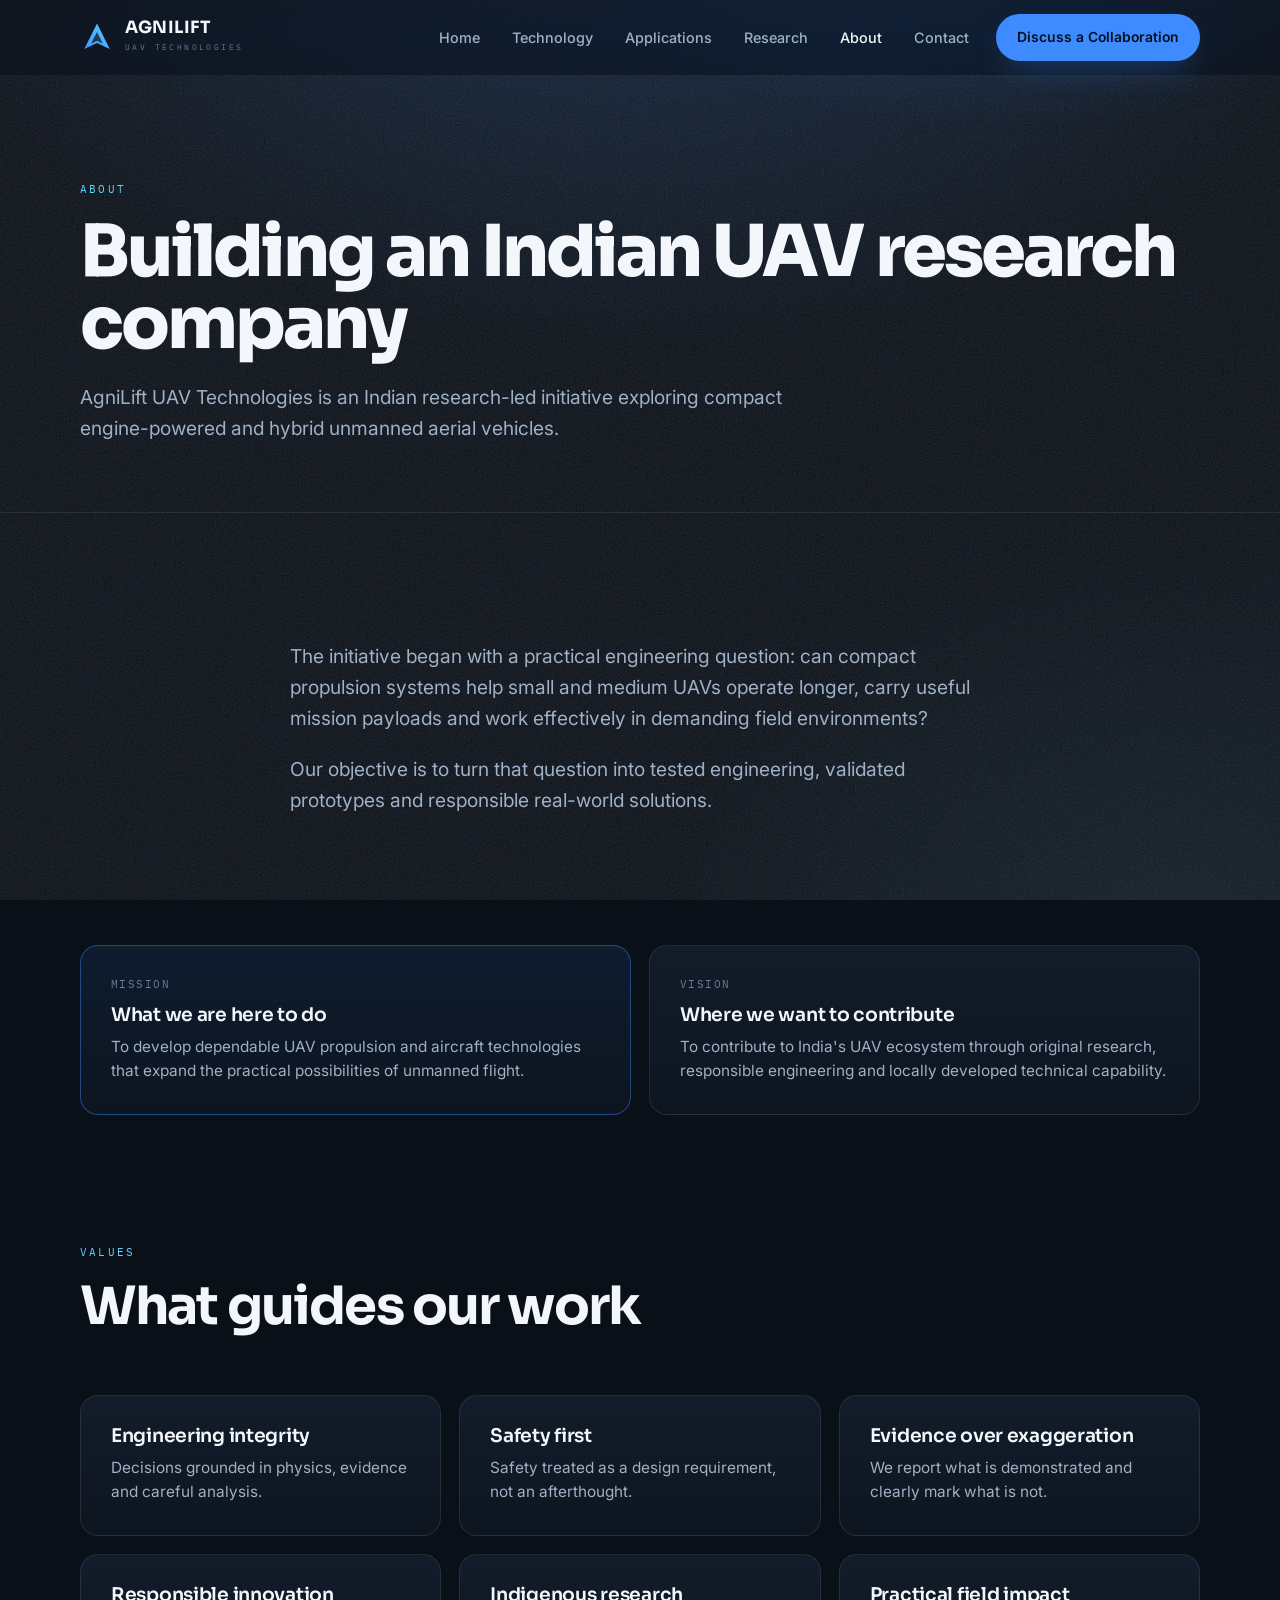
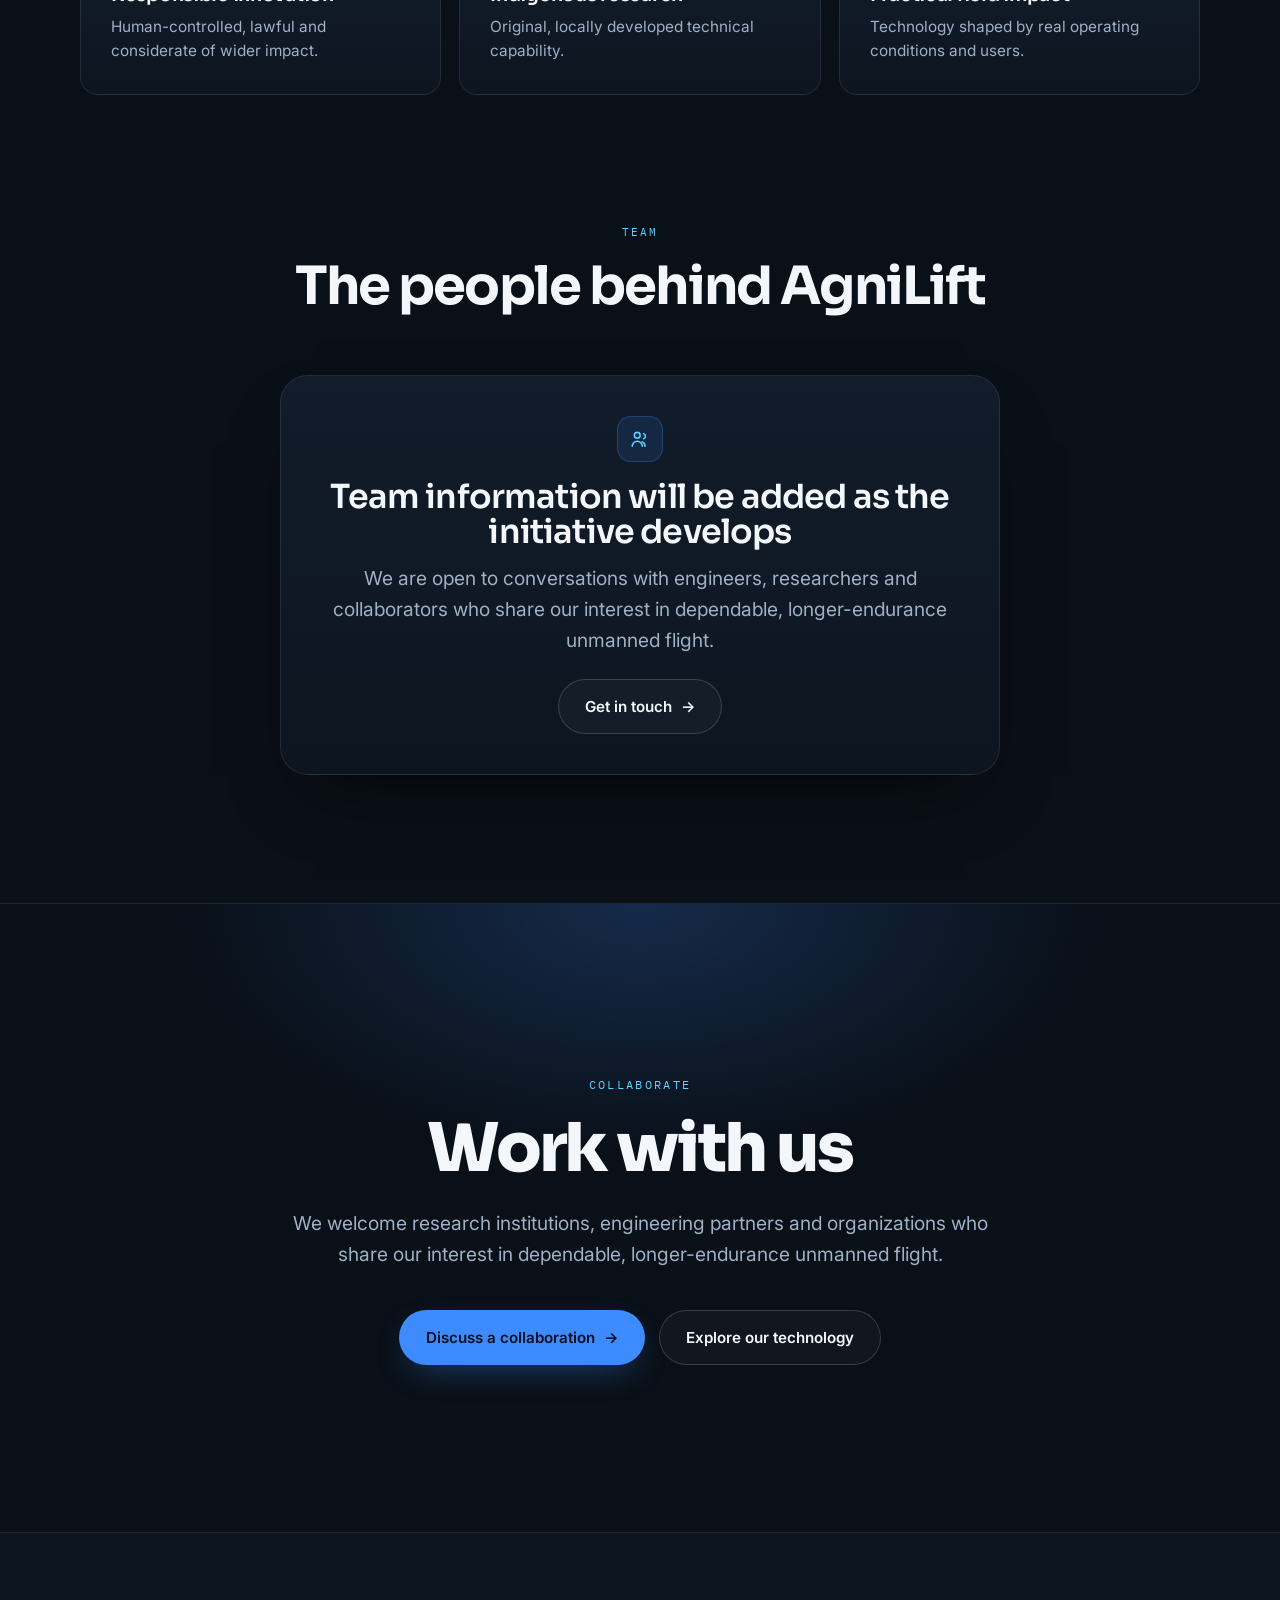
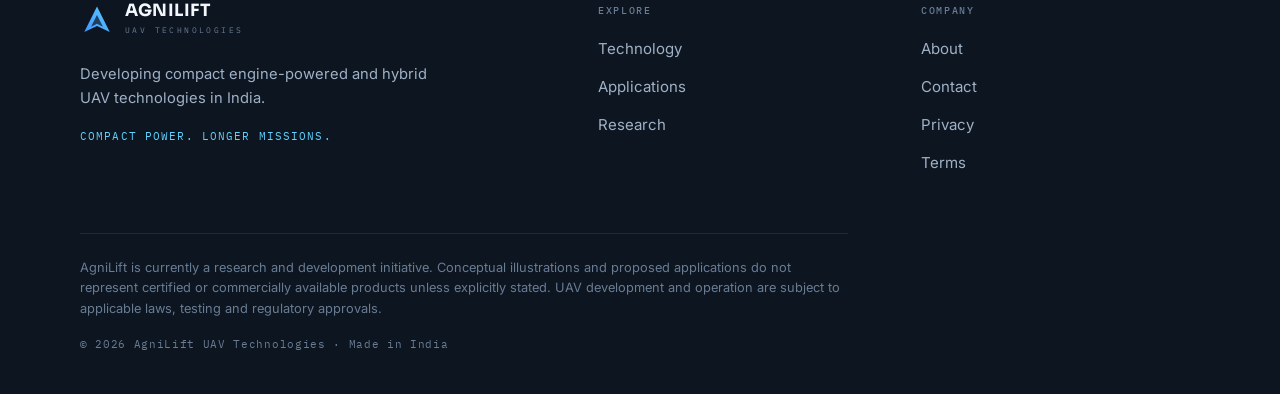
==== commit 9bbdf10c: "Make interior page headings fill the available width Interior page headings were capped at max-width" ====
--- a/about.html
+++ b/about.html
@@ -14,7 +14,7 @@
 <link rel="preconnect" href="https://fonts.googleapis.com">
 <link rel="preconnect" href="https://fonts.gstatic.com" crossorigin>
 <link href="https://fonts.googleapis.com/css2?family=Sora:wght@500;600;700;800&family=Inter:wght@400;500;600&family=IBM+Plex+Mono:wght@400;500&display=swap" rel="stylesheet">
-<link rel="stylesheet" href="assets/style.css?v=5">
+<link rel="stylesheet" href="assets/style.css?v=7">
 </head>
 <body>
 <a class="skip" href="#main">Skip to content</a>
@@ -137,6 +137,6 @@
   </div>
 </footer>
 
-<script src="assets/app.js?v=5" defer></script>
+<script src="assets/app.js?v=7" defer></script>
 </body>
 </html>
--- a/assets/style.css
+++ b/assets/style.css
@@ -331,7 +331,8 @@
 /* ---------- page hero (interior) ---------- */
 .phero{position:relative;padding:clamp(140px,15vw,180px) 0 clamp(44px,6vw,68px);overflow:hidden;border-bottom:1px solid var(--line);}
 .phero::after{content:"";position:absolute;inset:0;z-index:-1;background:radial-gradient(760px 380px at 78% -20%,rgba(62,139,255,.20),transparent 62%);}
-.phero h1{font-size:clamp(2.2rem,5vw,3.7rem);font-weight:800;letter-spacing:-.04em;max-width:19ch;}
+.phero h1{font-size:clamp(2.1rem,5.6vw,5.6rem);font-weight:800;letter-spacing:-.042em;line-height:1.0;max-width:22ch;text-wrap:balance;}
+@media(min-width:1100px){.phero h1{max-width:none;text-wrap:initial;}}
 .phero .lead{margin-top:22px;max-width:64ch;}
 
 /* ---------- application list ---------- */
